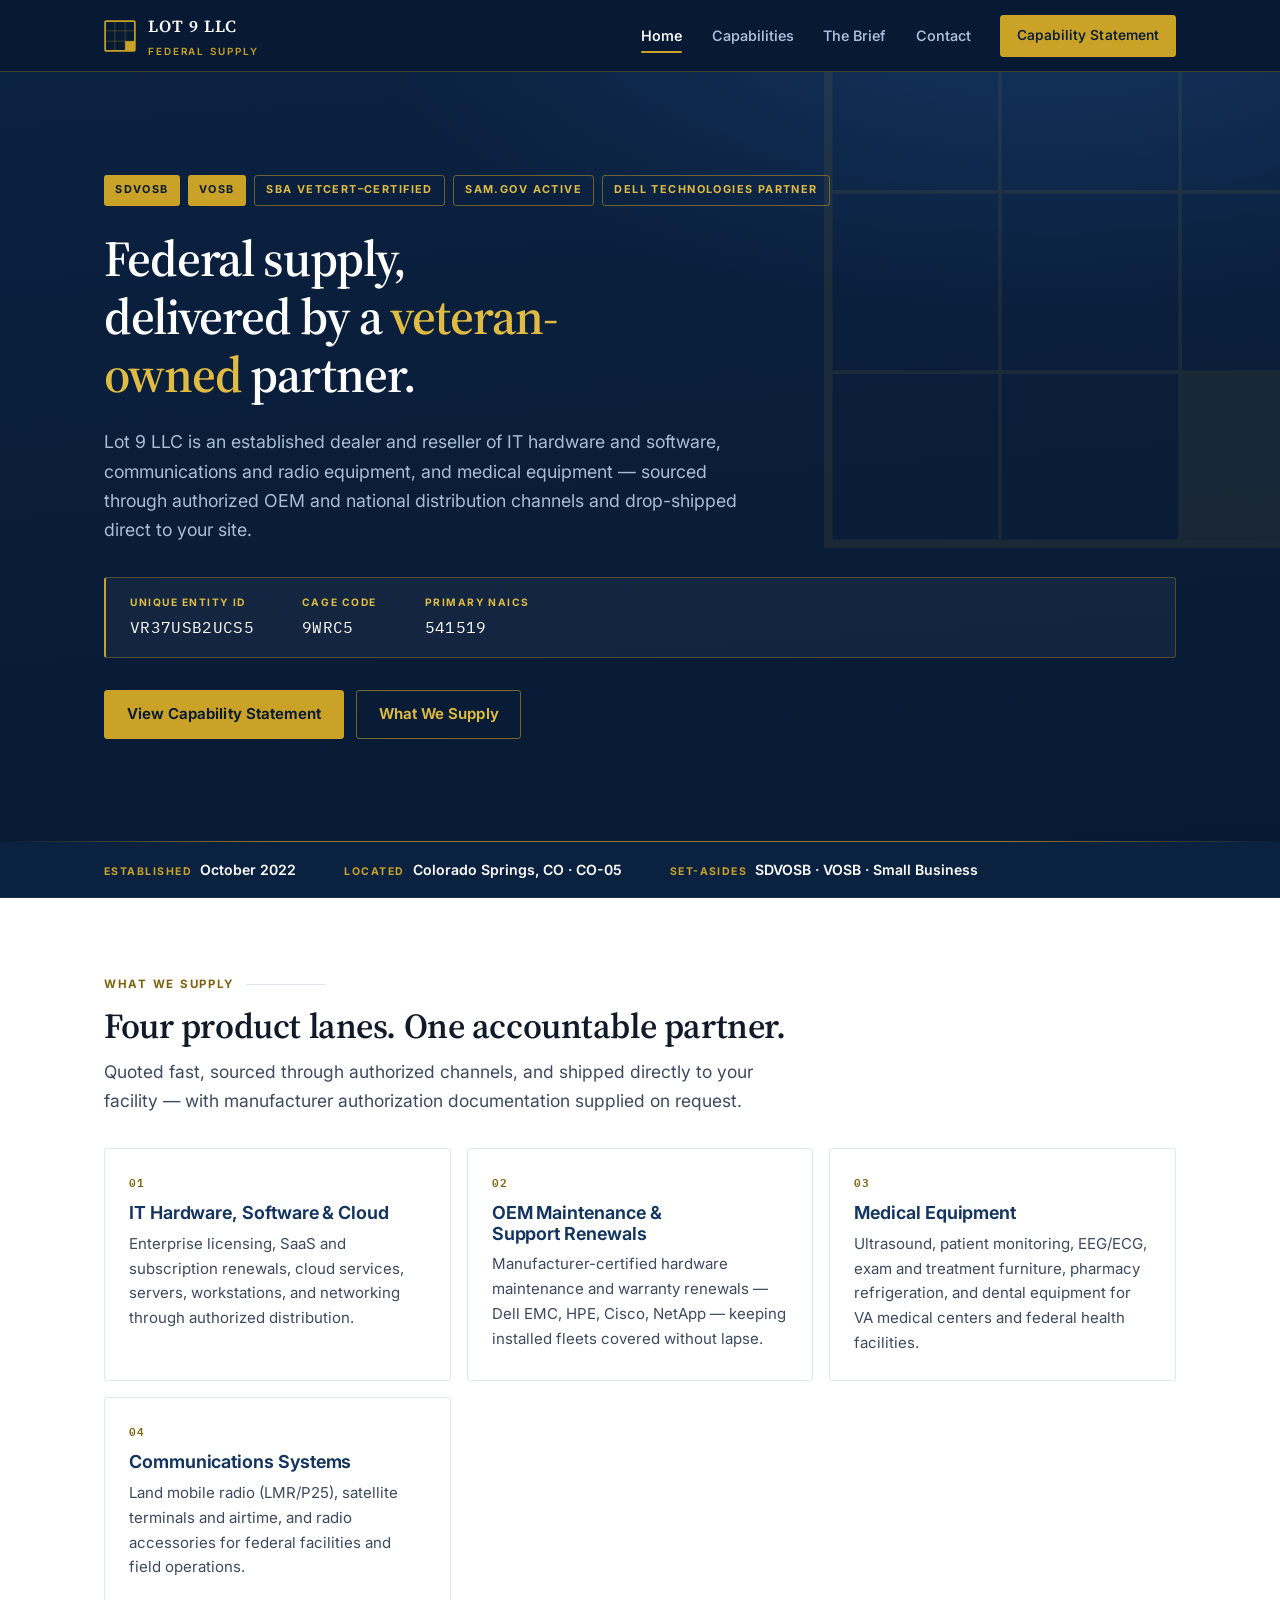
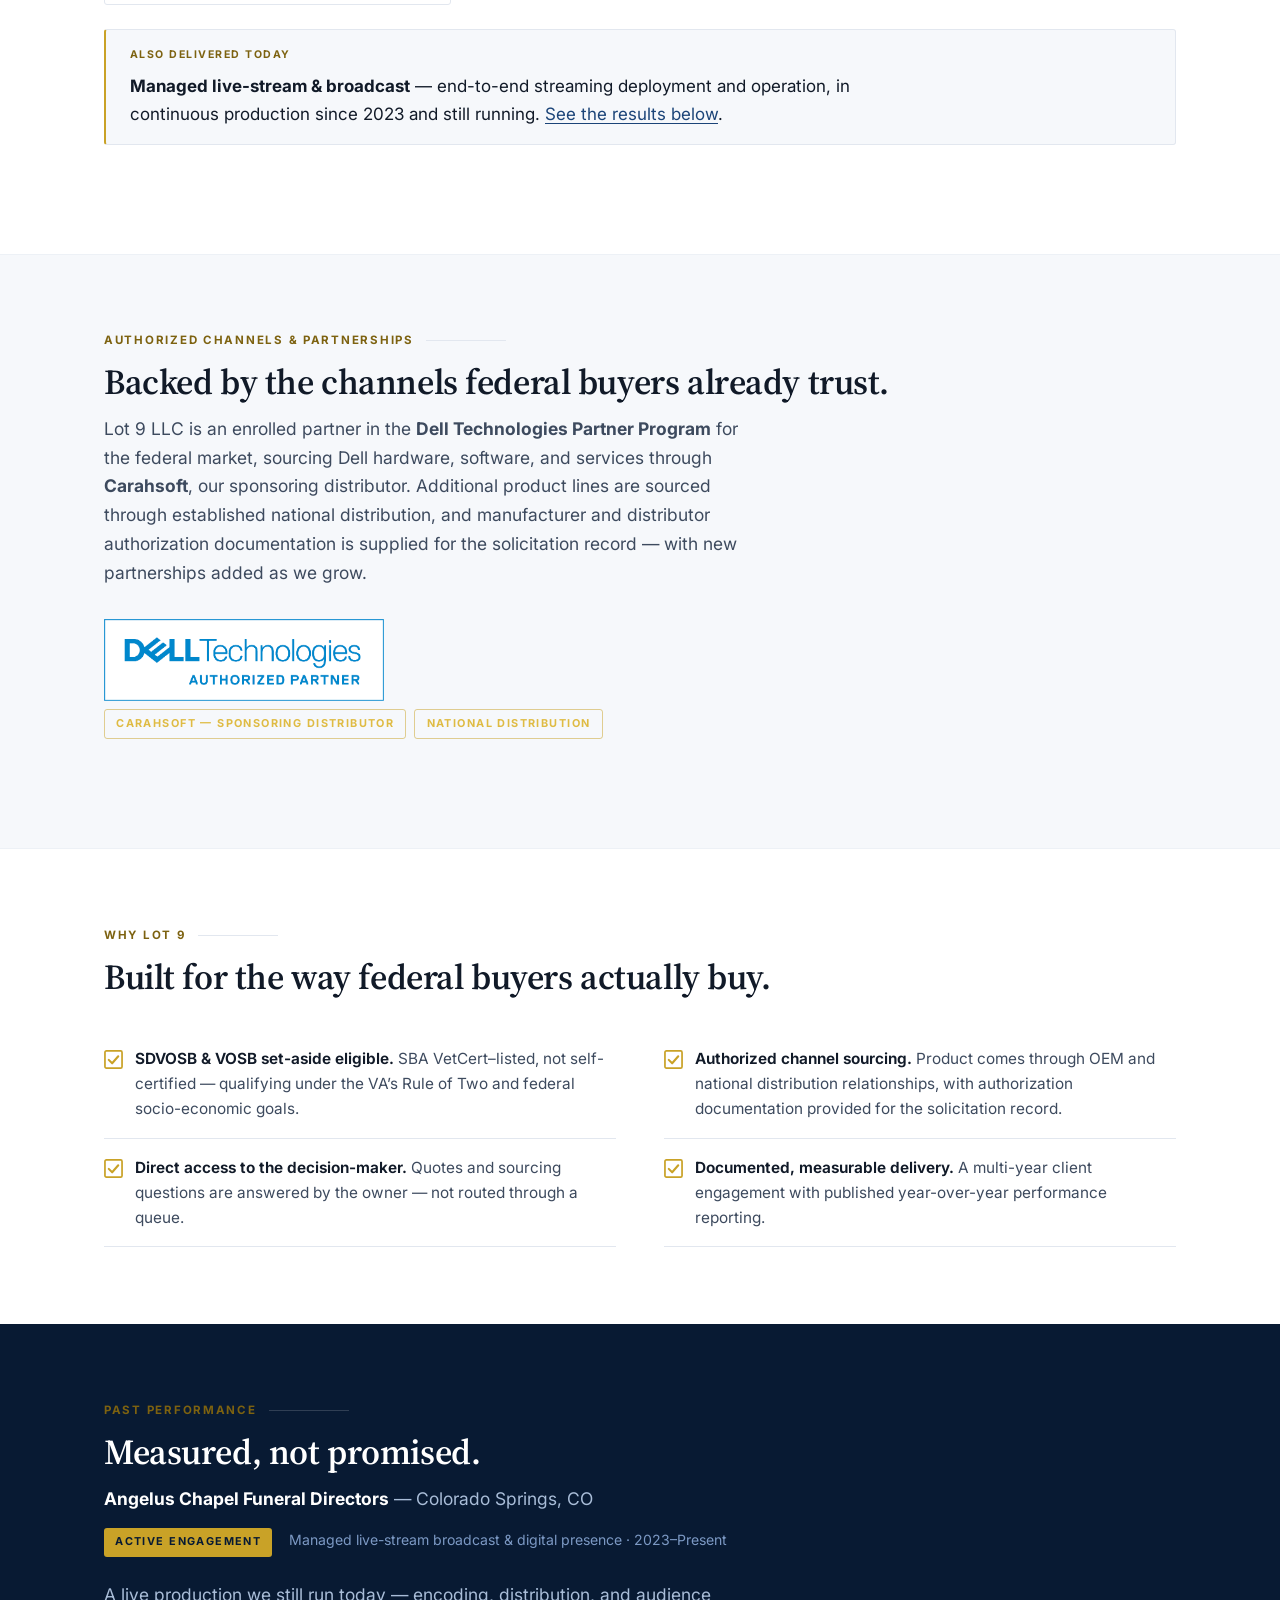
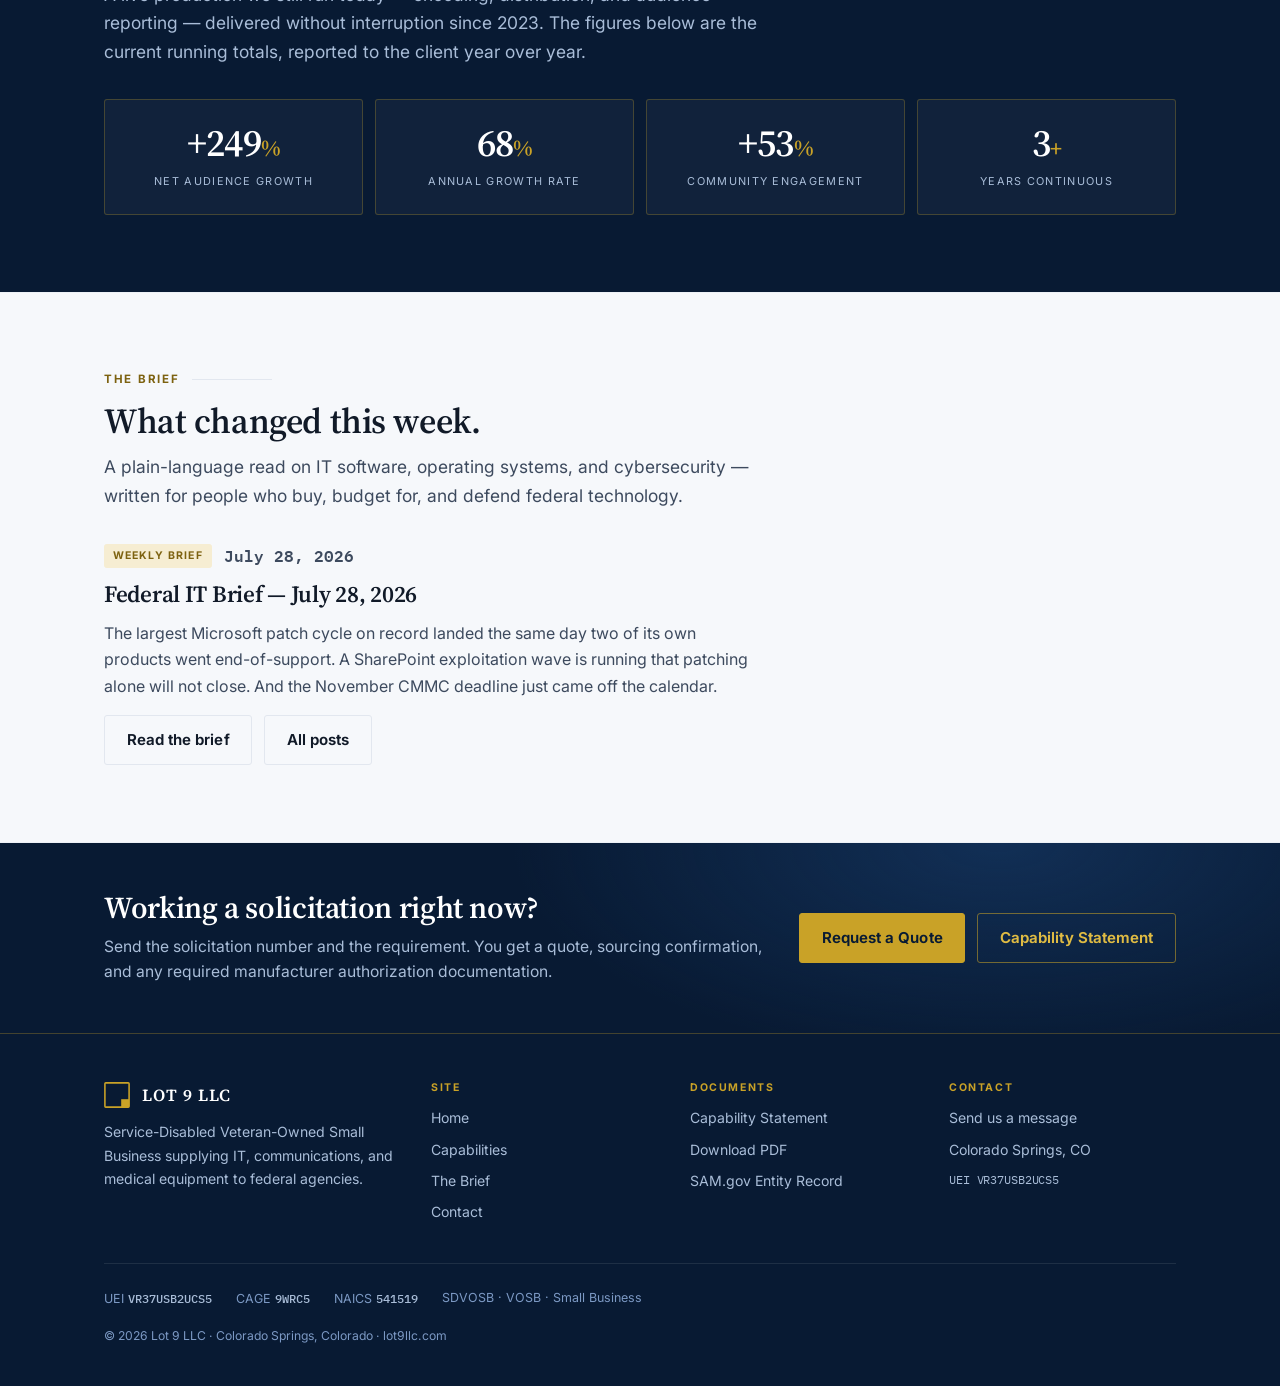
==== index.html @ 184021fd "Blog: collapsible source citations; home: fix section rhythm - Convert the Brief's 24-item Sources l" ====
<!doctype html>
<html lang="en">
<head>
<meta charset="utf-8">
<meta name="viewport" content="width=device-width, initial-scale=1">
<title>Lot 9 LLC — SDVOSB Federal IT, Communications &amp; Medical Equipment Reseller</title>
<meta name="description" content="Lot 9 LLC is an SBA VetCert-certified SDVOSB and VOSB in Colorado Springs — an authorized dealer and reseller of IT hardware and software, communications and radio equipment, and medical equipment to federal agencies. Enrolled Dell Technologies Partner (Federal), sourcing through Carahsoft. UEI VR37USB2UCS5, CAGE 9WRC5.">
<link rel="canonical" href="https://lot9llc.com/">

<meta property="og:type" content="website">
<meta property="og:site_name" content="Lot 9 LLC">
<meta property="og:title" content="Lot 9 LLC — SDVOSB Federal Supply Partner">
<meta property="og:description" content="SBA VetCert-certified SDVOSB and VOSB. Authorized dealer and reseller of IT, communications, and medical equipment to federal agencies. Colorado Springs, CO.">
<meta property="og:url" content="https://lot9llc.com/">
<meta property="og:image" content="https://lot9llc.com/assets/og-image.png">
<meta property="og:image:width" content="1200">
<meta property="og:image:height" content="630">
<meta property="og:image:alt" content="Lot 9 LLC - SDVOSB and VOSB federal supply partner. IT hardware and software, OEM maintenance renewals, medical equipment, communications. UEI VR37USB2UCS5, CAGE 9WRC5.">
<meta name="twitter:card" content="summary_large_image">

<link rel="icon" href="assets/favicon.svg" type="image/svg+xml">
<link rel="preconnect" href="https://fonts.googleapis.com">
<link rel="preconnect" href="https://fonts.gstatic.com" crossorigin>
<link rel="stylesheet" href="https://fonts.googleapis.com/css2?family=Inter:wght@400;500;550;600;650;700&family=Source+Serif+4:opsz,wght@8..60,500;8..60,600&family=IBM+Plex+Mono:wght@400;500;600&display=swap">
<link rel="stylesheet" href="assets/site.css">

<script type="application/ld+json">
{
  "@context":"https://schema.org",
  "@type":"Organization",
  "name":"Lot 9 LLC",
  "legalName":"Lot 9 LLC",
  "url":"https://lot9llc.com",
  "foundingDate":"2022-10-09",
  "areaServed":"US",
  "naics":"541519",
  "address":{"@type":"PostalAddress","addressLocality":"Colorado Springs","addressRegion":"CO","addressCountry":"US"},
  "description":"SBA VetCert-certified SDVOSB and VOSB. An authorized dealer and reseller of IT hardware and software, communications and radio equipment, and medical equipment to federal agencies. UEI VR37USB2UCS5, CAGE 9WRC5."
}
</script>
</head>
<body>
<a class="skip" href="#main">Skip to content</a>

<!-- ===================== HEADER ===================== -->
<header class="site-head">
  <div class="wrap">
    <a class="brand" href="index.html" aria-label="Lot 9 LLC — home">
      <svg width="32" height="32" viewBox="0 0 46 46" aria-hidden="true">
        <rect x="1.6" y="1.6" width="42.8" height="42.8" rx="1.5" stroke="#C9A227" stroke-width="2.4" fill="none"/>
        <line x1="15.6" y1="2" x2="15.6" y2="44" stroke="#C9A227" stroke-width=".9" opacity=".45"/>
        <line x1="30.4" y1="2" x2="30.4" y2="44" stroke="#C9A227" stroke-width=".9" opacity=".45"/>
        <line x1="2" y1="15.6" x2="44" y2="15.6" stroke="#C9A227" stroke-width=".9" opacity=".45"/>
        <line x1="2" y1="30.4" x2="44" y2="30.4" stroke="#C9A227" stroke-width=".9" opacity=".45"/>
        <rect x="30.4" y="30.4" width="14" height="14" fill="#C9A227"/>
      </svg>
      <span>
        <span class="brand-name">LOT 9 LLC</span>
        <span class="brand-sub">Federal Supply</span>
      </span>
    </a>
    <button class="nav-btn" id="navBtn" aria-expanded="false" aria-controls="nav" aria-label="Menu">
      <span></span><span></span><span></span>
    </button>
    <nav class="nav" id="nav" aria-label="Primary">
      <a href="index.html" aria-current="page">Home</a>
      <a href="capabilities.html">Capabilities</a>
      <a href="brief/index.html">The Brief</a>
      <a href="contact.html">Contact</a>
      <a class="btn btn-primary" href="capability-statement.html">Capability Statement</a>
    </nav>
  </div>
</header>

<main id="main">

<!-- ===================== HERO ===================== -->
<div class="hero">
  <svg class="hero-motif" viewBox="0 0 46 46" aria-hidden="true">
    <rect x="1.5" y="1.5" width="43" height="43" stroke="#C9A227" stroke-width=".7" fill="none"/>
    <line x1="15.6" y1="1.5" x2="15.6" y2="44.5" stroke="#C9A227" stroke-width=".3"/>
    <line x1="30.4" y1="1.5" x2="30.4" y2="44.5" stroke="#C9A227" stroke-width=".3"/>
    <line x1="1.5" y1="15.6" x2="44.5" y2="15.6" stroke="#C9A227" stroke-width=".3"/>
    <line x1="1.5" y1="30.4" x2="44.5" y2="30.4" stroke="#C9A227" stroke-width=".3"/>
    <rect x="30.4" y="30.4" width="14.1" height="14.1" fill="#C9A227" opacity=".85"/>
  </svg>
  <div class="wrap">
    <div class="chips">
      <span class="chip chip-solid">SDVOSB</span>
      <span class="chip chip-solid">VOSB</span>
      <span class="chip chip-line">SBA VetCert&ndash;Certified</span>
      <span class="chip chip-line">SAM.gov Active</span>
      <span class="chip chip-line">Dell Technologies Partner</span>
    </div>
    <h1>Federal supply, delivered by a <em>veteran-owned</em> partner.</h1>
    <p class="lede">Lot 9 LLC is an established dealer and reseller of IT hardware and software,
      communications and radio equipment, and medical equipment &mdash; sourced through authorized
      OEM and national distribution channels and drop-shipped direct to your site.</p>

    <dl class="idstrip">
      <div><dt>Unique Entity ID</dt><dd>VR37USB2UCS5</dd></div>
      <div><dt>CAGE Code</dt><dd>9WRC5</dd></div>
      <div><dt>Primary NAICS</dt><dd>541519</dd></div>
    </dl>

    <div class="btn-row">
      <a class="btn btn-primary" href="capability-statement.html">View Capability Statement</a>
      <a class="btn btn-outline-light" href="capabilities.html">What We Supply</a>
    </div>
  </div>
</div>

<!-- ===================== FACT STRIP ===================== -->
<div class="facts">
  <div class="wrap">
    <span><span class="k">Established</span><b>October 2022</b></span>
    <span><span class="k">Located</span><b>Colorado Springs, CO &middot; CO-05</b></span>
    <span><span class="k">Set-Asides</span><b>SDVOSB &middot; VOSB &middot; Small Business</b></span>
  </div>
</div>

<!-- ===================== SUPPLY ===================== -->
<section id="supply">
  <div class="wrap">
    <div class="section-head">
      <p class="eyebrow">What We Supply</p>
      <h2>Four product lanes. One accountable partner.</h2>
      <p class="lede">Quoted fast, sourced through authorized channels, and shipped directly to your
        facility &mdash; with manufacturer authorization documentation supplied on request.</p>
    </div>
    <div class="grid">
      <article class="card">
        <span class="card-num">01</span>
        <h3>IT Hardware, Software &amp; Cloud</h3>
        <p>Enterprise licensing, SaaS and subscription renewals, cloud services, servers,
          workstations, and networking through authorized distribution.</p>
      </article>
      <article class="card">
        <span class="card-num">02</span>
        <h3>OEM Maintenance &amp; Support Renewals</h3>
        <p>Manufacturer-certified hardware maintenance and warranty renewals &mdash; Dell EMC, HPE,
          Cisco, NetApp &mdash; keeping installed fleets covered without lapse.</p>
      </article>
      <article class="card">
        <span class="card-num">03</span>
        <h3>Medical Equipment</h3>
        <p>Ultrasound, patient monitoring, EEG/ECG, exam and treatment furniture, pharmacy
          refrigeration, and dental equipment for VA medical centers and federal health facilities.</p>
      </article>
      <article class="card">
        <span class="card-num">04</span>
        <h3>Communications Systems</h3>
        <p>Land mobile radio (LMR/P25), satellite terminals and airtime, and radio accessories for
          federal facilities and field operations.</p>
      </article>
    </div>

    <!-- Deliberately NOT a 5th card: this is a live service line, but it must not compete
         with the four federal supply lanes for a contracting officer's attention. -->
    <div class="callout" style="margin-top:var(--s5);">
      <span class="lbl">Also delivered today</span>
      <p style="margin-bottom:0;"><strong>Managed live-stream &amp; broadcast</strong> &mdash;
        end-to-end streaming deployment and operation, in continuous production since 2023 and
        still running. <a href="#past-performance">See the results below</a>.</p>
    </div>
  </div>
</section>

<!-- ===================== PARTNERS / AUTHORIZED CHANNELS ===================== -->
<section id="partners" class="panel">
  <div class="wrap">
    <div class="section-head">
      <p class="eyebrow">Authorized Channels &amp; Partnerships</p>
      <h2>Backed by the channels federal buyers already trust.</h2>
      <p class="lede">Lot 9 LLC is an enrolled partner in the <strong>Dell Technologies Partner
        Program</strong> for the federal market, sourcing Dell hardware, software, and services
        through <strong>Carahsoft</strong>, our sponsoring distributor. Additional product lines are
        sourced through established national distribution, and manufacturer and distributor
        authorization documentation is supplied for the solicitation record &mdash; with new
        partnerships added as we grow.</p>
      <img src="assets/dell-authorized-partner.png" alt="Dell Technologies Authorized Partner"
        width="879" height="255"
        style="width:min(280px,72%);height:auto;display:block;margin:var(--s5) 0 var(--s2);">
      <div class="chips">
        <span class="chip chip-line">Carahsoft &mdash; Sponsoring Distributor</span>
        <span class="chip chip-line">National Distribution</span>
      </div>
    </div>
  </div>
</section>

<!-- ===================== WHY ===================== -->
<section>
  <div class="wrap">
    <div class="section-head">
      <p class="eyebrow">Why Lot 9</p>
      <h2>Built for the way federal buyers actually buy.</h2>
    </div>
    <ul class="checklist">
      <li>
        <svg class="tick" viewBox="0 0 20 20" aria-hidden="true" fill="none"><rect x="1" y="1" width="18" height="18" rx="1.5" stroke="currentColor" stroke-width="1.8"/><path d="M5 10.4 L8.6 14 L15 6.6" stroke="currentColor" stroke-width="2.2" stroke-linecap="round" stroke-linejoin="round"/></svg>
        <p><b>SDVOSB &amp; VOSB set-aside eligible.</b> SBA VetCert&ndash;listed, not self-certified
          &mdash; qualifying under the VA&rsquo;s Rule of Two and federal socio-economic goals.</p>
      </li>
      <li>
        <svg class="tick" viewBox="0 0 20 20" aria-hidden="true" fill="none"><rect x="1" y="1" width="18" height="18" rx="1.5" stroke="currentColor" stroke-width="1.8"/><path d="M5 10.4 L8.6 14 L15 6.6" stroke="currentColor" stroke-width="2.2" stroke-linecap="round" stroke-linejoin="round"/></svg>
        <p><b>Authorized channel sourcing.</b> Product comes through OEM and national distribution
          relationships, with authorization documentation provided for the solicitation record.</p>
      </li>
      <li>
        <svg class="tick" viewBox="0 0 20 20" aria-hidden="true" fill="none"><rect x="1" y="1" width="18" height="18" rx="1.5" stroke="currentColor" stroke-width="1.8"/><path d="M5 10.4 L8.6 14 L15 6.6" stroke="currentColor" stroke-width="2.2" stroke-linecap="round" stroke-linejoin="round"/></svg>
        <p><b>Direct access to the decision-maker.</b> Quotes and sourcing questions are answered by
          the owner &mdash; not routed through a queue.</p>
      </li>
      <li>
        <svg class="tick" viewBox="0 0 20 20" aria-hidden="true" fill="none"><rect x="1" y="1" width="18" height="18" rx="1.5" stroke="currentColor" stroke-width="1.8"/><path d="M5 10.4 L8.6 14 L15 6.6" stroke="currentColor" stroke-width="2.2" stroke-linecap="round" stroke-linejoin="round"/></svg>
        <p><b>Documented, measurable delivery.</b> A multi-year client engagement with published
          year-over-year performance reporting.</p>
      </li>
    </ul>
  </div>
</section>

<!-- ===================== PAST PERFORMANCE ===================== -->
<section class="dark" id="past-performance">
  <div class="wrap">
    <div class="section-head">
      <p class="eyebrow">Past Performance</p>
      <h2>Measured, not promised.</h2>
      <p class="lede" style="margin-bottom:var(--s3);"><strong style="color:#fff;">Angelus Chapel
        Funeral Directors</strong> &mdash; Colorado Springs, CO</p>
      <p style="margin-bottom:var(--s5);">
        <span class="chip chip-solid">Active engagement</span>
        <span class="small" style="color:var(--navy-400);margin-left:var(--s3);">Managed
          live-stream broadcast &amp; digital presence &middot; 2023&ndash;Present</span></p>
      <p class="lede" style="margin-bottom:var(--s6);">A live production we still run today
        &mdash; encoding, distribution, and audience reporting &mdash; delivered without
        interruption since 2023. The figures below are the current running totals, reported to
        the client year over year.</p>
    </div>
    <div class="metrics">
      <div class="metric"><div class="n">+249<span class="u">%</span></div><div class="l">Net Audience Growth</div></div>
      <div class="metric"><div class="n">68<span class="u">%</span></div><div class="l">Annual Growth Rate</div></div>
      <div class="metric"><div class="n">+53<span class="u">%</span></div><div class="l">Community Engagement</div></div>
      <div class="metric"><div class="n">3<span class="u">+</span></div><div class="l">Years Continuous</div></div>
    </div>
  </div>
</section>

<!-- ===================== LATEST FROM THE BRIEF ===================== -->
<section class="panel">
  <div class="wrap">
    <div class="section-head">
      <p class="eyebrow">The Brief</p>
      <h2>What changed this week.</h2>
      <p class="lede">A plain-language read on IT software, operating systems, and cybersecurity
        &mdash; written for people who buy, budget for, and defend federal technology.</p>
    </div>
    <ul class="post-list">
      <li class="post-item" style="border-bottom:none;padding-bottom:0;">
        <p class="post-meta">
          <span class="tag">Weekly Brief</span>
          <time datetime="2026-07-28">July 28, 2026</time>
        </p>
        <h2 style="font-size:1.45rem;">
          <a href="brief/2026-07-28-federal-it-brief.html">Federal IT Brief &mdash; July 28, 2026</a>
        </h2>
        <p>The largest Microsoft patch cycle on record landed the same day two of its own products
          went end-of-support. A SharePoint exploitation wave is running that patching alone will not
          close. And the November CMMC deadline just came off the calendar.</p>
        <div class="btn-row" style="margin-top:var(--s4);">
          <a class="btn btn-outline" href="brief/2026-07-28-federal-it-brief.html">Read the brief</a>
          <a class="btn btn-outline" href="brief/index.html">All posts</a>
        </div>
      </li>
    </ul>
  </div>
</section>

<!-- ===================== CTA ===================== -->
<div class="cta-band">
  <div class="wrap">
    <div style="flex:1 1 420px;">
      <h2>Working a solicitation right now?</h2>
      <p>Send the solicitation number and the requirement. You get a quote, sourcing confirmation,
        and any required manufacturer authorization documentation.</p>
    </div>
    <div class="btn-row">
      <a class="btn btn-primary" href="contact.html">Request a Quote</a>
      <a class="btn btn-outline-light" href="capability-statement.html">Capability Statement</a>
    </div>
  </div>
</div>

</main>

<!-- ===================== FOOTER ===================== -->
<footer class="site-foot">
  <div class="wrap">
    <div class="foot-grid">
      <div>
        <a class="brand" href="index.html" aria-label="Lot 9 LLC — home">
          <svg width="26" height="26" viewBox="0 0 46 46" aria-hidden="true">
            <rect x="1.6" y="1.6" width="42.8" height="42.8" rx="1.5" stroke="#C9A227" stroke-width="2.8" fill="none"/>
            <rect x="30.4" y="30.4" width="14" height="14" fill="#C9A227"/>
          </svg>
          <span class="brand-name">LOT 9 LLC</span>
        </a>
        <p class="foot-blurb">Service-Disabled Veteran-Owned Small Business supplying IT,
          communications, and medical equipment to federal agencies.</p>
      </div>
      <div>
        <h3>Site</h3>
        <ul>
          <li><a href="index.html">Home</a></li>
          <li><a href="capabilities.html">Capabilities</a></li>
          <li><a href="brief/index.html">The Brief</a></li>
          <li><a href="contact.html">Contact</a></li>
        </ul>
      </div>
      <div>
        <h3>Documents</h3>
        <ul>
          <li><a href="capability-statement.html">Capability Statement</a></li>
          <li><a href="Lot9-Capability-Statement.pdf">Download PDF</a></li>
          <li><a href="https://sam.gov/" rel="noopener">SAM.gov Entity Record</a></li>
        </ul>
      </div>
      <div>
        <h3>Contact</h3>
        <ul>
          <li><a href="contact.html">Send us a message</a></li>
          <li>Colorado Springs, CO</li>
          <li class="mono" style="font-size:.78rem;">UEI VR37USB2UCS5</li>
        </ul>
      </div>
    </div>
    <div class="foot-ids">
      <span>UEI <b>VR37USB2UCS5</b></span>
      <span>CAGE <b>9WRC5</b></span>
      <span>NAICS <b>541519</b></span>
      <span>SDVOSB &middot; VOSB &middot; Small Business</span>
    </div>
    <p class="foot-legal">&copy; 2026 Lot 9 LLC &middot; Colorado Springs, Colorado &middot;
      lot9llc.com</p>
  </div>
</footer>

<script>
(function(){
  var b=document.getElementById('navBtn'), n=document.getElementById('nav');
  if(!b||!n) return;
  b.addEventListener('click',function(){
    var open=n.classList.toggle('open');
    b.setAttribute('aria-expanded',open?'true':'false');
  });
})();
</script>
</body>
</html>
---- assets/site.css ----
/* ============================================================================
   LOT 9 LLC — lot9llc.com
   Shared stylesheet. ONE file for all pages (no build step on GitHub Pages,
   so this is the only place style duplication is actually solvable).

   Design intent: a precision instrument, not a brochure.
   Institutional serif headlines, neutral sans body, restrained gold.
   Gold is an ACCENT — it earns its place, it does not edge every box.
   ========================================================================== */

/* ---------------------------------------------------------------------------
   1. TOKENS
   Brand navy + gold are carried over deliberately — they already exist on the
   capability statement, the SBA badges and the business cards. The palette is
   not being replaced, it is being given tonal range it never had.
   ------------------------------------------------------------------------ */
:root{
  /* --- brand --- */
  --navy-900:#081A33;   /* deepest — hero floor, footer */
  --navy-800:#0B2140;   /* the established brand navy */
  --navy-700:#12345E;
  --navy-600:#1B4478;
  /* only ever used as text ON dark navy (.foot-ids, .foot-legal, dark-section .small).
     #5D7BA6 measured 4.43:1 on --navy-900 — just under AA. Lightened to clear it. */
  --navy-400:#7C99C4;
  --navy-200:#A9BDD8;

  /* ⚠️ This is the gold used AS TEXT on light backgrounds (--accent-ink): .eyebrow,
     .card-num, .callout .lbl. #A8861C measured only 3.45:1 on white — FAILS AA for the
     small sizes it's used at. Darkened until measured ≥4.5. Do not lighten it back
     without re-running the light-mode contrast audit. */
  --gold-600:#7D6210;
  --gold-500:#C9A227;   /* THE brand gold */
  --gold-400:#DFBB43;
  --gold-100:#F6EDD2;

  /* --- neutrals --- */
  --ink:#111A28;
  --ink-soft:#3D4A5E;
  --muted:#66738A;
  --line:#E2E7EF;
  --line-soft:#EDF1F6;
  --panel:#F6F8FB;
  --paper:#FFFFFF;

  /* --- semantic --- */
  --bg:var(--paper);
  --fg:var(--ink);
  --accent:var(--gold-500);
  --accent-ink:var(--gold-600);      /* gold used AS TEXT on light bg */
  --on-dark:#F4F7FC;
  --on-dark-muted:#A9BDD8;
  --ok:#136B37;
  --err:#A8201A;

  /* --- type --- */
  --serif:"Source Serif 4","Source Serif Pro",Charter,"Bitstream Charter",
          "Iowan Old Style",Georgia,serif;
  --sans:"Inter","Inter var",-apple-system,BlinkMacSystemFont,"Segoe UI",
         Roboto,Helvetica,Arial,sans-serif;
  --mono:"IBM Plex Mono","SFMono-Regular",Consolas,"Liberation Mono",monospace;

  /* --- rhythm --- */
  --s1:4px;  --s2:8px;  --s3:12px; --s4:16px; --s5:24px;
  --s6:32px; --s7:48px; --s8:64px; --s9:96px;

  --radius:3px;          /* deliberate, minimal — precision not softness */
  --radius-lg:5px;
  --measure:66ch;        /* readable line length */
  --shell:1120px;

  --shadow-sm:0 1px 2px rgba(8,26,51,.06), 0 2px 6px rgba(8,26,51,.05);
  --shadow-md:0 2px 4px rgba(8,26,51,.06), 0 10px 28px rgba(8,26,51,.09);

  --ring:0 0 0 3px rgba(201,162,39,.45);
}

/* Dark mode. Applied via explicit [data-theme] first so a future toggle wins,
   then via prefers-color-scheme for everyone else. */
:root[data-theme="dark"]{
  --ink:#E8EDF6;  --ink-soft:#BAC6D8; --muted:#8E9DB6;
  --line:#22314C; --line-soft:#1A2740;
  --panel:#101B2E; --paper:#0B1322;
  --bg:#0B1322;   --fg:#E8EDF6;
  --accent:#DFBB43; --accent-ink:#E3C45B;
  --navy-800:#0A1526; --navy-900:#070F1C;
  /* ⚠️ navy-600/-700 MUST be inverted for dark too. Missing these put `.card h3`
     (var(--navy-700)) and every body link (var(--navy-600)) at 1.48:1 — effectively
     invisible. Caught by the dark-mode contrast audit, 2026-07-27. */
  --navy-700:#A8C4E8; --navy-600:#96B6E2; --navy-400:#8AA6CC;
  --shadow-sm:0 1px 2px rgba(0,0,0,.4);
  --shadow-md:0 10px 30px rgba(0,0,0,.5);
}
@media (prefers-color-scheme:dark){
  :root:not([data-theme="light"]){
    --ink:#E8EDF6;  --ink-soft:#BAC6D8; --muted:#8E9DB6;
    --line:#22314C; --line-soft:#1A2740;
    --panel:#101B2E; --paper:#0B1322;
    --bg:#0B1322;   --fg:#E8EDF6;
    --accent:#DFBB43; --accent-ink:#E3C45B;
    --navy-800:#0A1526; --navy-900:#070F1C;
    /* keep in lockstep with the [data-theme="dark"] block above — see note there */
    --navy-700:#A8C4E8; --navy-600:#96B6E2; --navy-400:#8AA6CC;
    --shadow-sm:0 1px 2px rgba(0,0,0,.4);
    --shadow-md:0 10px 30px rgba(0,0,0,.5);
  }
}

/* ---------------------------------------------------------------------------
   2. RESET + BASE
   ------------------------------------------------------------------------ */
*,*::before,*::after{box-sizing:border-box;}
html{-webkit-text-size-adjust:100%;scroll-behavior:smooth;}
@media (prefers-reduced-motion:reduce){
  html{scroll-behavior:auto;}
  *,*::before,*::after{animation-duration:.01ms!important;animation-iteration-count:1!important;
    transition-duration:.01ms!important;}
}
body{
  margin:0;background:var(--bg);color:var(--fg);
  font-family:var(--sans);font-size:17px;line-height:1.65;
  font-feature-settings:"kern","liga","calt";
  -webkit-font-smoothing:antialiased;-moz-osx-font-smoothing:grayscale;
  overflow-x:hidden;   /* belt-and-braces against a stray wide child */
}
img,svg,video{max-width:100%;height:auto;display:block;}
h1,h2,h3,h4{
  font-family:var(--serif);font-weight:600;line-height:1.15;
  letter-spacing:-.012em;text-wrap:balance;margin:0 0 var(--s3);color:var(--fg);
}
h1{font-size:clamp(2rem,1.4rem + 2.6vw,3.15rem);letter-spacing:-.022em;}
h2{font-size:clamp(1.55rem,1.25rem + 1.4vw,2.2rem);}
h3{font-size:1.12rem;font-family:var(--sans);font-weight:650;letter-spacing:-.004em;}
p{margin:0 0 var(--s4);max-width:var(--measure);}
a{color:var(--navy-600);text-underline-offset:.18em;text-decoration-thickness:1px;}
a:hover{color:var(--accent-ink);}
:focus-visible{outline:2px solid var(--accent);outline-offset:3px;border-radius:2px;}
::selection{background:var(--gold-100);color:var(--navy-900);}
hr{border:0;border-top:1px solid var(--line);margin:var(--s7) 0;}
.mono{font-family:var(--mono);font-variant-numeric:tabular-nums;
  font-size:.92em;letter-spacing:-.01em;}

/* Utility */
.wrap{max-width:var(--shell);margin-inline:auto;padding-inline:var(--s5);}
.skip{position:absolute;left:-9999px;top:0;background:var(--accent);
  color:var(--navy-900);padding:var(--s3) var(--s4);font-weight:700;z-index:999;}
.skip:focus{left:var(--s4);top:var(--s4);}
.sr-only{position:absolute;width:1px;height:1px;padding:0;margin:-1px;
  overflow:hidden;clip:rect(0 0 0 0);white-space:nowrap;border:0;}

/* ---------------------------------------------------------------------------
   3. TYPE HELPERS
   ------------------------------------------------------------------------ */
.eyebrow{
  font-family:var(--sans);font-size:.72rem;font-weight:700;letter-spacing:.15em;
  text-transform:uppercase;color:var(--accent-ink);margin:0 0 var(--s3);
  display:flex;align-items:center;gap:var(--s3);
}
.eyebrow::after{content:"";flex:1;height:1px;background:var(--line);max-width:80px;}
.lede{font-size:1.09rem;color:var(--ink-soft);max-width:60ch;margin-bottom:var(--s6);}
.small{font-size:.88rem;color:var(--muted);}

/* ---------------------------------------------------------------------------
   4. BUTTONS
   ------------------------------------------------------------------------ */
.btn{
  display:inline-flex;align-items:center;justify-content:center;gap:var(--s2);
  font-family:var(--sans);font-size:.94rem;font-weight:650;letter-spacing:.005em;
  padding:.72rem 1.35rem;border-radius:var(--radius);border:1.5px solid transparent;
  text-decoration:none;cursor:pointer;white-space:nowrap;
  transition:background-color .16s ease,border-color .16s ease,color .16s ease,
             transform .16s ease,box-shadow .16s ease;
}
.btn:active{transform:translateY(1px);}
.btn-primary{background:var(--accent);color:var(--navy-900);border-color:var(--accent);}
.btn-primary:hover{background:var(--gold-400);border-color:var(--gold-400);color:var(--navy-900);
  box-shadow:var(--shadow-sm);}
.btn-outline{border-color:var(--line);color:var(--fg);background:transparent;}
.btn-outline:hover{border-color:var(--accent);color:var(--accent-ink);background:transparent;}
/* on dark backgrounds */
.on-dark .btn-outline,.btn-outline-light{
  border-color:rgba(201,162,39,.55);color:var(--gold-400);background:transparent;}
.on-dark .btn-outline:hover,.btn-outline-light:hover{
  background:rgba(201,162,39,.12);color:var(--gold-400);border-color:var(--accent);}
.btn-row{display:flex;gap:var(--s3);flex-wrap:wrap;}

/* ---------------------------------------------------------------------------
   5. HEADER / NAV
   The site had NO navigation at all. This is the component that makes a
   multi-page site legible.
   ------------------------------------------------------------------------ */
.site-head{
  position:sticky;top:0;z-index:50;background:var(--navy-900);
  border-bottom:1px solid rgba(201,162,39,.28);
}
.site-head .wrap{display:flex;align-items:center;gap:var(--s5);
  min-height:66px;padding-block:var(--s3);}
.brand{display:flex;align-items:center;gap:var(--s3);text-decoration:none;flex:0 0 auto;}
.brand svg{flex:none;}
.brand-name{font-family:var(--serif);font-weight:600;font-size:1.06rem;
  color:#fff;letter-spacing:.055em;line-height:1;}
.brand-sub{display:block;font-family:var(--sans);font-size:.62rem;font-weight:600;
  letter-spacing:.19em;text-transform:uppercase;color:var(--gold-500);margin-top:3px;}

.nav{margin-left:auto;display:flex;align-items:center;gap:var(--s1);}
.nav a{
  font-family:var(--sans);font-size:.9rem;font-weight:550;text-decoration:none;
  color:var(--navy-200);padding:.5rem .8rem;border-radius:var(--radius);
  position:relative;transition:color .16s ease,background-color .16s ease;
}
.nav a:hover{color:#fff;background:rgba(255,255,255,.06);}
.nav a[aria-current="page"]{color:#fff;}
.nav a[aria-current="page"]::after{
  content:"";position:absolute;left:.8rem;right:.8rem;bottom:.16rem;
  height:2px;background:var(--accent);border-radius:2px;
}
/* ⚠️ `.nav a` is (0,1,1) and outranks `.btn-primary` (0,1,0) — without this the nav CTA
   rendered navy-200 text on gold at 1.03:1, effectively illegible. Caught 2026-07-27.
   Keep the `a` in these selectors so they stay at or above `.nav a`. */
.nav a.btn{margin-left:var(--s3);padding:.55rem 1rem;font-size:.86rem;}
.nav a.btn-primary{color:var(--navy-900);background:var(--accent);}
.nav a.btn-primary:hover{color:var(--navy-900);background:var(--gold-400);}

/* Mobile nav — a checkbox-driven disclosure so it works with zero JS.
   (JS enhances it for aria-expanded, but the site must not depend on it.) */
.nav-toggle{display:none;}
.nav-btn{display:none;background:none;border:1px solid rgba(255,255,255,.22);
  border-radius:var(--radius);padding:.45rem .6rem;cursor:pointer;margin-left:auto;}
.nav-btn span{display:block;width:20px;height:2px;background:#fff;border-radius:2px;}
.nav-btn span+span{margin-top:4px;}

@media (max-width:860px){
  .nav-btn{display:block;}
  .nav{
    position:absolute;left:0;right:0;top:100%;margin:0;
    flex-direction:column;align-items:stretch;gap:0;
    background:var(--navy-900);border-bottom:1px solid rgba(201,162,39,.28);
    padding:var(--s2) var(--s5) var(--s5);
    display:none;
  }
  .nav.open{display:flex;}
  .nav a{padding:.8rem .2rem;border-bottom:1px solid rgba(255,255,255,.07);border-radius:0;}
  .nav a[aria-current="page"]::after{left:.2rem;right:auto;width:22px;bottom:.5rem;}
  .nav .btn{margin:var(--s4) 0 0;justify-content:center;}
  .site-head .wrap{position:relative;}
}

/* ---------------------------------------------------------------------------
   6. HERO
   ------------------------------------------------------------------------ */
.hero{
  position:relative;overflow:hidden;color:var(--on-dark);
  background:
    radial-gradient(1100px 520px at 82% -10%, rgba(27,68,120,.55), transparent 62%),
    linear-gradient(176deg, var(--navy-800) 0%, var(--navy-900) 100%);
}
.hero::after{ /* hairline of gold at the base — the only gold edge on the page */
  content:"";position:absolute;left:0;right:0;bottom:0;height:1px;
  background:linear-gradient(90deg,transparent,rgba(201,162,39,.7) 22%,
             rgba(201,162,39,.7) 78%,transparent);
}
.hero-motif{position:absolute;right:-90px;top:-70px;width:min(560px,58vw);
  opacity:.09;pointer-events:none;}
.hero .wrap{position:relative;padding-block:clamp(56px,8vw,104px);}
.hero h1{color:#fff;max-width:19ch;margin-bottom:var(--s5);}
.hero h1 em{font-style:normal;color:var(--gold-400);}
.hero .lede{color:var(--navy-200);max-width:58ch;font-size:1.11rem;}

.chips{display:flex;gap:var(--s2);flex-wrap:wrap;margin-bottom:var(--s5);}
.chip{
  display:inline-flex;align-items:center;gap:6px;font-family:var(--sans);
  font-size:.68rem;font-weight:700;letter-spacing:.13em;text-transform:uppercase;
  padding:.34rem .7rem;border-radius:var(--radius);
}
.chip-solid{background:var(--accent);color:var(--navy-900);}
.chip-line{border:1px solid rgba(201,162,39,.5);color:var(--gold-400);}

/* Identifier strip — UEI / CAGE / NAICS. Federal buyers scan for these first. */
.idstrip{
  display:flex;flex-wrap:wrap;gap:var(--s5) var(--s7);
  border:1px solid rgba(201,162,39,.32);border-left:2px solid var(--accent);
  background:rgba(255,255,255,.045);border-radius:var(--radius);
  padding:var(--s4) var(--s5);margin:var(--s6) 0;
}
/* ⚠️ --gold-500 (#C9A227) measured 4.05:1 here — under AA. These labels render at
   ~10.2px/700 on the hero's navy gradient, so they need the brighter gold. */
.idstrip dt{font-size:.64rem;font-weight:700;letter-spacing:.15em;text-transform:uppercase;
  color:var(--gold-400);margin-bottom:3px;}
.idstrip dd{margin:0;font-family:var(--mono);font-size:1.02rem;color:#fff;letter-spacing:.02em;}

/* ---------------------------------------------------------------------------
   7. SECTIONS
   ------------------------------------------------------------------------ */
section{padding-block:clamp(48px,6vw,84px);}
section.panel{background:var(--panel);border-block:1px solid var(--line-soft);}
section.dark{background:var(--navy-900);color:var(--on-dark);}
section.dark h1,section.dark h2,section.dark h3{color:#fff;}
section.dark .lede{color:var(--navy-200);}
section.dark .eyebrow::after{background:rgba(255,255,255,.16);}
.section-head{margin-bottom:var(--s6);}

/* Fact strip under the hero */
.facts{background:var(--navy-800);color:var(--navy-200);
  border-bottom:1px solid rgba(255,255,255,.07);}
.facts .wrap{display:flex;flex-wrap:wrap;gap:var(--s3) var(--s7);
  padding-block:var(--s4);font-size:.88rem;}
.facts b{color:#fff;font-weight:600;}
.facts .k{color:var(--gold-500);font-weight:700;font-size:.66rem;letter-spacing:.14em;
  text-transform:uppercase;margin-right:var(--s2);}

/* ---------------------------------------------------------------------------
   8. CARDS
   Border-less by default; structure comes from background + hairline, not from
   a heavy gold top-rule on every single card.
   ------------------------------------------------------------------------ */
.grid{display:grid;gap:var(--s4);
  grid-template-columns:repeat(auto-fit,minmax(min(268px,100%),1fr));}
.grid-2{grid-template-columns:repeat(auto-fit,minmax(min(320px,100%),1fr));}
.card{
  background:var(--paper);border:1px solid var(--line);border-radius:var(--radius);
  padding:var(--s5);position:relative;
  transition:border-color .18s ease,box-shadow .18s ease,transform .18s ease;
}
.card:hover{border-color:var(--navy-200);box-shadow:var(--shadow-md);transform:translateY(-2px);}
.card h3{margin-bottom:var(--s2);color:var(--navy-700);}
.card p{font-size:.94rem;color:var(--ink-soft);margin:0;max-width:none;}
.card-num{font-family:var(--mono);font-size:.7rem;color:var(--accent-ink);
  font-weight:600;letter-spacing:.1em;display:block;margin-bottom:var(--s3);}

/* Feature list ("why us") */
.checklist{display:grid;gap:0;grid-template-columns:repeat(auto-fit,minmax(min(360px,100%),1fr));
  column-gap:var(--s7);}
.checklist li{display:flex;gap:var(--s3);padding:var(--s4) 0;
  border-bottom:1px solid var(--line);list-style:none;}
.checklist{margin:0;padding:0;}
.checklist p{margin:0;font-size:.96rem;color:var(--ink-soft);}
.checklist b{color:var(--fg);font-weight:650;}
.checklist .tick{flex:0 0 auto;width:19px;height:19px;margin-top:4px;color:var(--accent);}

/* ---------------------------------------------------------------------------
   9. METRICS (past performance)
   ------------------------------------------------------------------------ */
.metrics{display:grid;gap:var(--s3);
  grid-template-columns:repeat(auto-fit,minmax(min(158px,100%),1fr));}
.metric{border:1px solid rgba(201,162,39,.28);background:rgba(255,255,255,.04);
  border-radius:var(--radius);padding:var(--s5) var(--s4);text-align:center;}
.metric .n{font-family:var(--serif);font-weight:600;font-size:2.4rem;color:#fff;
  line-height:1;letter-spacing:-.02em;}
.metric .n .u{color:var(--accent);font-size:1.4rem;}
.metric .l{font-size:.68rem;letter-spacing:.12em;text-transform:uppercase;
  color:var(--navy-200);margin-top:var(--s3);line-height:1.45;}

/* ---------------------------------------------------------------------------
   10. CODE TABLES (NAICS)
   ------------------------------------------------------------------------ */
.codes{display:grid;grid-template-columns:minmax(240px,300px) 1fr;
  gap:var(--s6);align-items:start;}
@media (max-width:760px){.codes{grid-template-columns:1fr;}}
.code-hero{background:var(--navy-900);color:#fff;border-radius:var(--radius);
  padding:var(--s5);border-top:2px solid var(--accent);}
.code-hero .k{font-size:.65rem;letter-spacing:.15em;text-transform:uppercase;
  color:var(--gold-500);font-weight:700;}
.code-hero .c{font-family:var(--mono);font-size:2.3rem;font-weight:600;
  line-height:1.2;letter-spacing:.01em;}
.code-hero .d{color:var(--navy-200);font-size:.88rem;margin:0;}
table.codes-t{width:100%;border-collapse:collapse;}
table.codes-t th{text-align:left;font-family:var(--sans);font-size:.66rem;
  letter-spacing:.14em;text-transform:uppercase;color:var(--muted);font-weight:700;
  padding:0 var(--s2) var(--s3);border-bottom:1px solid var(--line);}
table.codes-t td{padding:.7rem var(--s2);border-bottom:1px solid var(--line-soft);
  font-size:.94rem;color:var(--ink-soft);
  /* the contact email is one long unbreakable token; without this it pushed the
     contact table 17px past a 320px viewport */
  overflow-wrap:anywhere;}
table.codes-t td.c{font-family:var(--mono);font-weight:600;color:var(--navy-700);
  width:88px;white-space:nowrap;}
.table-scroll{overflow-x:auto;}

/* Certification badges */
.certs{display:flex;align-items:center;gap:var(--s5);flex-wrap:wrap;
  margin-top:var(--s6);padding-top:var(--s5);border-top:1px solid var(--line);}
.certs img{width:124px;flex:none;}
.certs-txt{flex:1 1 240px;min-width:220px;}
.certs-txt p{margin:0;font-size:.9rem;color:var(--muted);}
.certs-txt b{color:var(--fg);font-weight:600;}
@media (max-width:560px){.certs img{width:98px;}}

/* ---------------------------------------------------------------------------
   11. FORMS
   ------------------------------------------------------------------------ */
.field{margin-bottom:var(--s4);}
.field label{display:block;font-size:.7rem;font-weight:700;letter-spacing:.11em;
  text-transform:uppercase;color:var(--muted);margin-bottom:var(--s2);}
.field input,.field textarea,.field select{
  width:100%;font:inherit;font-size:.98rem;color:var(--fg);background:var(--paper);
  border:1px solid var(--line);border-radius:var(--radius);padding:.7rem .85rem;
  transition:border-color .16s ease,box-shadow .16s ease;
}
.field input:focus,.field textarea:focus{outline:none;border-color:var(--accent);
  box-shadow:var(--ring);}
.field textarea{resize:vertical;min-height:120px;}
.hp{position:absolute!important;left:-9999px!important;}
.form-status{font-size:.92rem;margin:var(--s3) 0 0;min-height:1.2em;}
.form-status.ok{color:var(--ok);font-weight:600;}
.form-status.err{color:var(--err);font-weight:600;}

/* ---------------------------------------------------------------------------
   12. THE BRIEF (blog)
   ------------------------------------------------------------------------ */
.post-list{display:grid;gap:0;margin:0;padding:0;list-style:none;}
.post-item{border-bottom:1px solid var(--line);padding:var(--s6) 0;}
.post-item:first-child{padding-top:0;}
.post-meta{display:flex;flex-wrap:wrap;align-items:center;gap:var(--s3);
  font-size:.76rem;color:var(--muted);margin-bottom:var(--s3);
  letter-spacing:.06em;text-transform:uppercase;font-weight:600;}
.post-meta time{font-family:var(--mono);letter-spacing:0;text-transform:none;}
.tag{display:inline-block;font-size:.66rem;font-weight:700;letter-spacing:.11em;
  text-transform:uppercase;padding:.22rem .55rem;border-radius:var(--radius);
  background:var(--gold-100);color:var(--gold-600);}
:root[data-theme="dark"] .tag{background:rgba(201,162,39,.16);color:var(--gold-400);}
@media (prefers-color-scheme:dark){:root:not([data-theme="light"]) .tag{
  background:rgba(201,162,39,.16);color:var(--gold-400);}}
.post-item h2{font-size:1.5rem;margin-bottom:var(--s3);}
.post-item h2 a{color:var(--fg);text-decoration:none;}
.post-item h2 a:hover{color:var(--navy-600);text-decoration:underline;}
.post-item p{color:var(--ink-soft);font-size:1rem;margin-bottom:var(--s3);}

/* Article body */
.article{max-width:72ch;margin-inline:auto;}
.article-head{max-width:72ch;margin:0 auto var(--s7);padding-bottom:var(--s5);
  border-bottom:1px solid var(--line);}
.article-head h1{margin-bottom:var(--s4);}
.article h2{margin-top:var(--s8);margin-bottom:var(--s4);
  font-size:clamp(1.35rem,1.15rem + .8vw,1.7rem);}
.article h3{margin-top:var(--s6);margin-bottom:var(--s2);font-size:1.04rem;}
.article p,.article li{font-size:1.04rem;color:var(--ink-soft);}
.article p{max-width:none;}
.article ul,.article ol{padding-left:1.3em;margin-bottom:var(--s5);}
.article li{margin-bottom:var(--s2);}
.article strong{color:var(--fg);font-weight:650;}
.article a{color:var(--navy-600);}
.article blockquote{margin:var(--s6) 0;padding:var(--s2) 0 var(--s2) var(--s5);
  border-left:2px solid var(--accent);color:var(--ink-soft);font-style:italic;}
.article code{font-family:var(--mono);font-size:.9em;background:var(--panel);
  border:1px solid var(--line);border-radius:2px;padding:.1em .35em;}

/* Source citations — collapsed by default into a native <details> disclosure so a
   long reference list doesn't dominate the end of the article. Fully keyboard- and
   screen-reader-operable with zero JS; content stays in the DOM for SEO + RSS. */
details.sources{margin-top:var(--s8);background:var(--panel);
  border:1px solid var(--line);border-radius:var(--radius);}
details.sources>summary{
  list-style:none;cursor:pointer;padding:var(--s4) var(--s5);
  display:flex;align-items:center;gap:var(--s3);
  font-family:var(--sans);font-size:.74rem;font-weight:700;letter-spacing:.14em;
  text-transform:uppercase;color:var(--muted);
  transition:color .16s ease;
}
details.sources>summary::-webkit-details-marker{display:none;}
details.sources>summary:hover{color:var(--fg);}
details.sources>summary:focus-visible{outline:2px solid var(--accent);outline-offset:-2px;}
details.sources>summary::after{ /* chevron */
  content:"";width:7px;height:7px;margin-left:auto;
  border-right:2px solid currentColor;border-bottom:2px solid currentColor;
  transform:rotate(45deg);transition:transform .18s ease;}
details.sources[open]>summary::after{transform:rotate(-135deg);}
details.sources[open]>summary{border-bottom:1px solid var(--line);color:var(--fg);}
.src-count{font-weight:600;letter-spacing:.05em;text-transform:none;color:var(--muted);}
details.sources ol{margin:0;padding:var(--s4) var(--s5) var(--s5) calc(var(--s5) + 1.1em);}
details.sources li{font-size:.88rem;margin-bottom:var(--s2);color:var(--ink-soft);}
details.sources a{overflow-wrap:anywhere;}

.callout{border:1px solid var(--line);border-left:2px solid var(--accent);
  background:var(--panel);border-radius:var(--radius);padding:var(--s4) var(--s5);
  margin:var(--s6) 0;}
.callout p:last-child{margin-bottom:0;}
.callout .lbl{font-size:.66rem;font-weight:700;letter-spacing:.14em;text-transform:uppercase;
  color:var(--accent-ink);display:block;margin-bottom:var(--s2);}

/* ---------------------------------------------------------------------------
   13. CTA BAND + FOOTER
   ------------------------------------------------------------------------ */
.cta-band{background:
    radial-gradient(760px 340px at 78% 0%, rgba(27,68,120,.5), transparent 64%),
    var(--navy-900);
  color:var(--on-dark);}
.cta-band .wrap{display:flex;flex-wrap:wrap;align-items:center;gap:var(--s5);
  padding-block:var(--s7);}
.cta-band h2{color:#fff;margin:0;flex:1 1 420px;font-size:clamp(1.4rem,1.1rem + 1.1vw,1.9rem);}
.cta-band p{color:var(--navy-200);margin:var(--s2) 0 0;font-size:.98rem;}

.site-foot{background:var(--navy-900);color:var(--navy-200);
  border-top:1px solid rgba(201,162,39,.3);font-size:.88rem;}
.site-foot .wrap{padding-block:var(--s7) var(--s5);}
.foot-grid{display:grid;gap:var(--s6);
  grid-template-columns:minmax(min(220px,100%),1.3fr) repeat(auto-fit,minmax(min(150px,100%),1fr));
  padding-bottom:var(--s6);border-bottom:1px solid rgba(255,255,255,.09);}
/* ⚠️ A min() clamp CANNOT fix this grid: it needs a 220px track PLUS at least one
   150px repeat track plus a gap (~402px floor), and min(150px,100%) still resolves
   to 150px in a 327px box. Multi-track minimums need a breakpoint. Measured: this
   was pushing 72px of overflow at 375px and 127px at 320px on EVERY page. */
@media (max-width:640px){
  .foot-grid{grid-template-columns:1fr;gap:var(--s5);}
}
/* the contact email is one unbreakable token (~171px) and cannot wrap in a narrow
   column — let it break rather than punch out of the layout */
.foot-grid a,.foot-grid li,.foot-blurb{overflow-wrap:anywhere;}
.foot-grid h3,.foot-grid h4{font-family:var(--sans);font-size:.66rem;letter-spacing:.15em;
  text-transform:uppercase;color:var(--gold-500);font-weight:700;margin:0 0 var(--s3);}
.foot-grid ul{list-style:none;margin:0;padding:0;}
.foot-grid li{margin-bottom:var(--s2);}
.foot-grid a{color:var(--navy-200);text-decoration:none;}
.foot-grid a:hover{color:#fff;text-decoration:underline;}
.foot-blurb{color:var(--navy-200);font-size:.88rem;max-width:34ch;margin:var(--s3) 0 0;}
.foot-ids{display:flex;flex-wrap:wrap;gap:var(--s2) var(--s5);
  padding-top:var(--s5);font-size:.78rem;color:var(--navy-400);}
.foot-ids b{font-family:var(--mono);color:var(--navy-200);font-weight:500;}
.foot-legal{padding-top:var(--s4);font-size:.76rem;color:var(--navy-400);}

/* ---------------------------------------------------------------------------
   14. PAGE HEADER (interior pages)
   ------------------------------------------------------------------------ */
.page-head{background:
    radial-gradient(820px 400px at 85% -20%, rgba(27,68,120,.5), transparent 62%),
    var(--navy-900);
  color:var(--on-dark);position:relative;overflow:hidden;}
.page-head::after{content:"";position:absolute;left:0;right:0;bottom:0;height:1px;
  background:linear-gradient(90deg,transparent,rgba(201,162,39,.6) 25%,
             rgba(201,162,39,.6) 75%,transparent);}
.page-head .wrap{padding-block:clamp(40px,5vw,68px);position:relative;}
.page-head h1{color:#fff;margin-bottom:var(--s3);}
.page-head p{color:var(--navy-200);max-width:58ch;margin:0;font-size:1.05rem;}
/* same story as .idstrip dt — --gold-500 measured 4.05:1 on the page-head navy at this
   size. The brighter gold clears AA. */
.crumb{font-size:.76rem;letter-spacing:.1em;text-transform:uppercase;font-weight:600;
  color:var(--gold-400);margin-bottom:var(--s3);}
.crumb a{color:var(--gold-400);text-decoration:none;}
.crumb a:hover{text-decoration:underline;}

/* ---------------------------------------------------------------------------
   15. PRINT
   ------------------------------------------------------------------------ */
@media print{
  .site-head,.site-foot,.cta-band,.nav-btn{display:none!important;}
  body{font-size:11pt;color:#000;background:#fff;}
  a{color:#000;text-decoration:underline;}
  .hero,.page-head,section.dark{background:#fff!important;color:#000!important;}
  .hero h1,.page-head h1,section.dark h2{color:#000!important;}
}
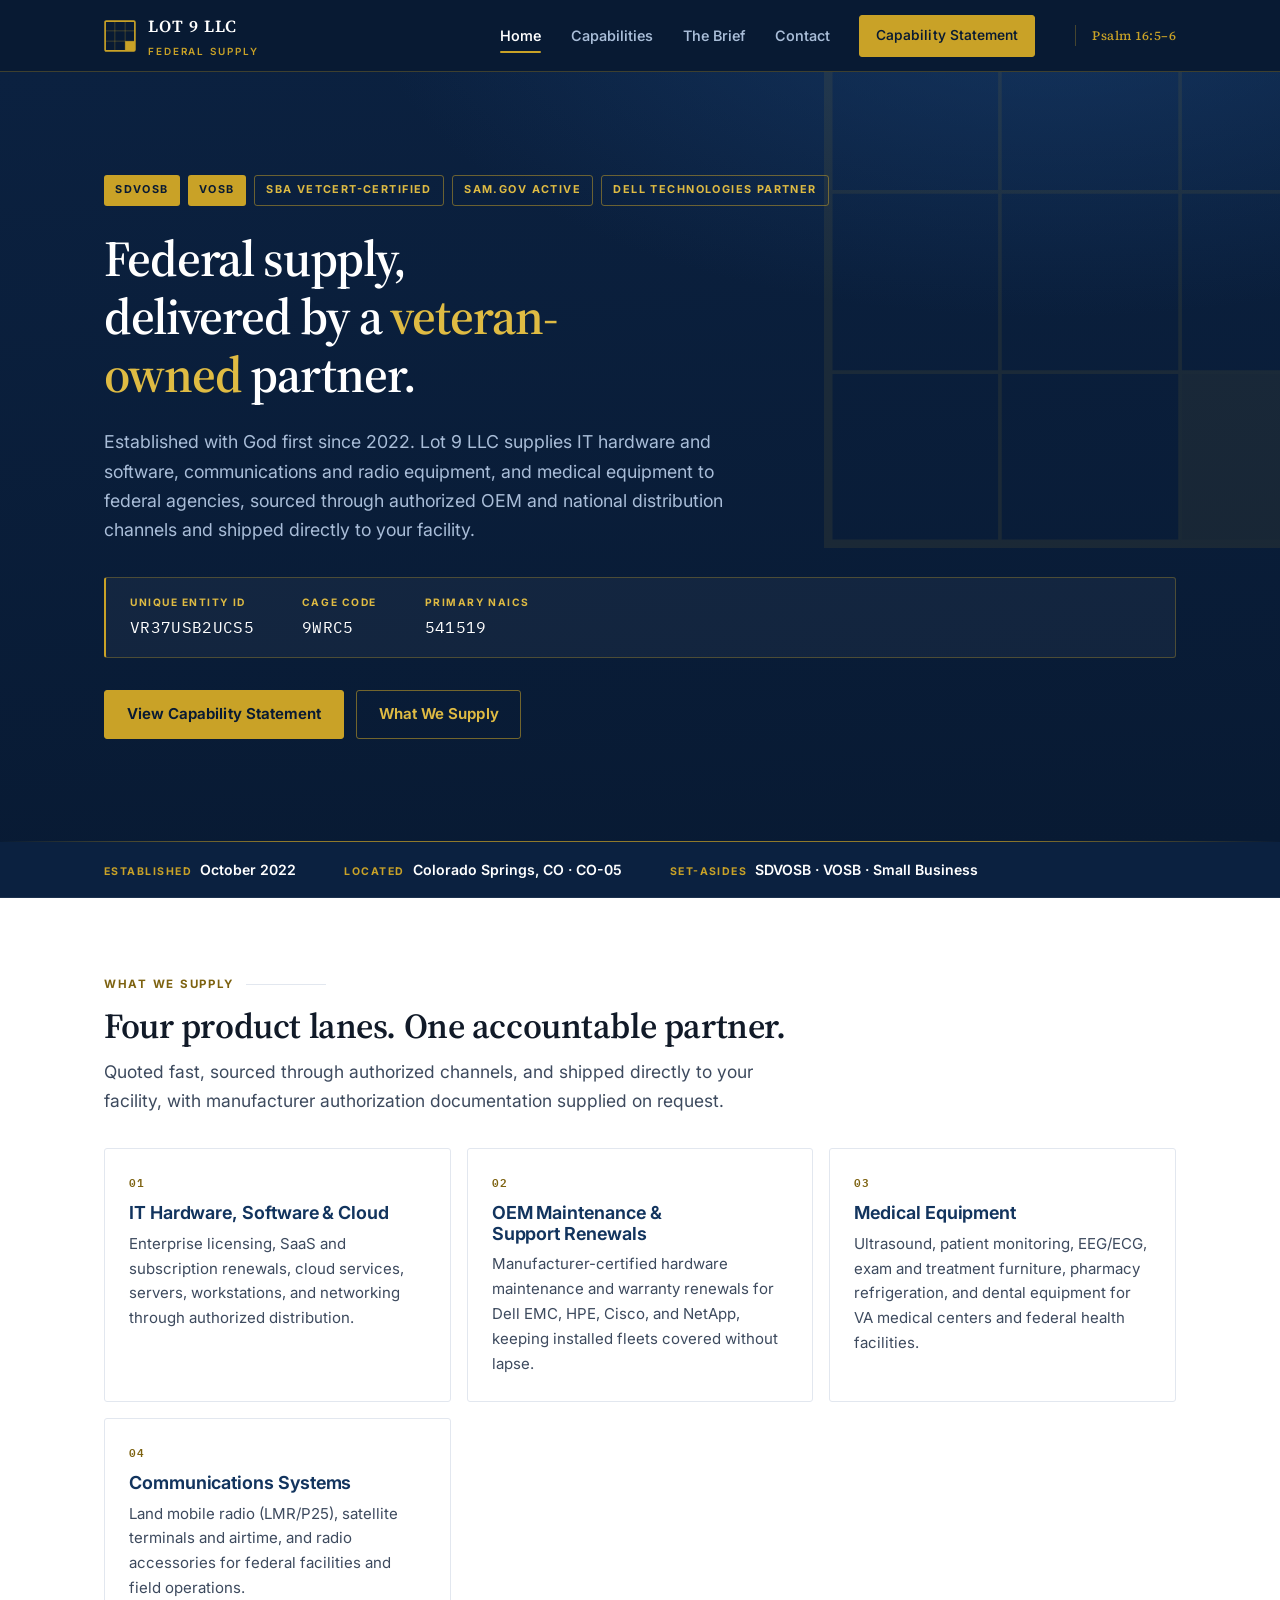
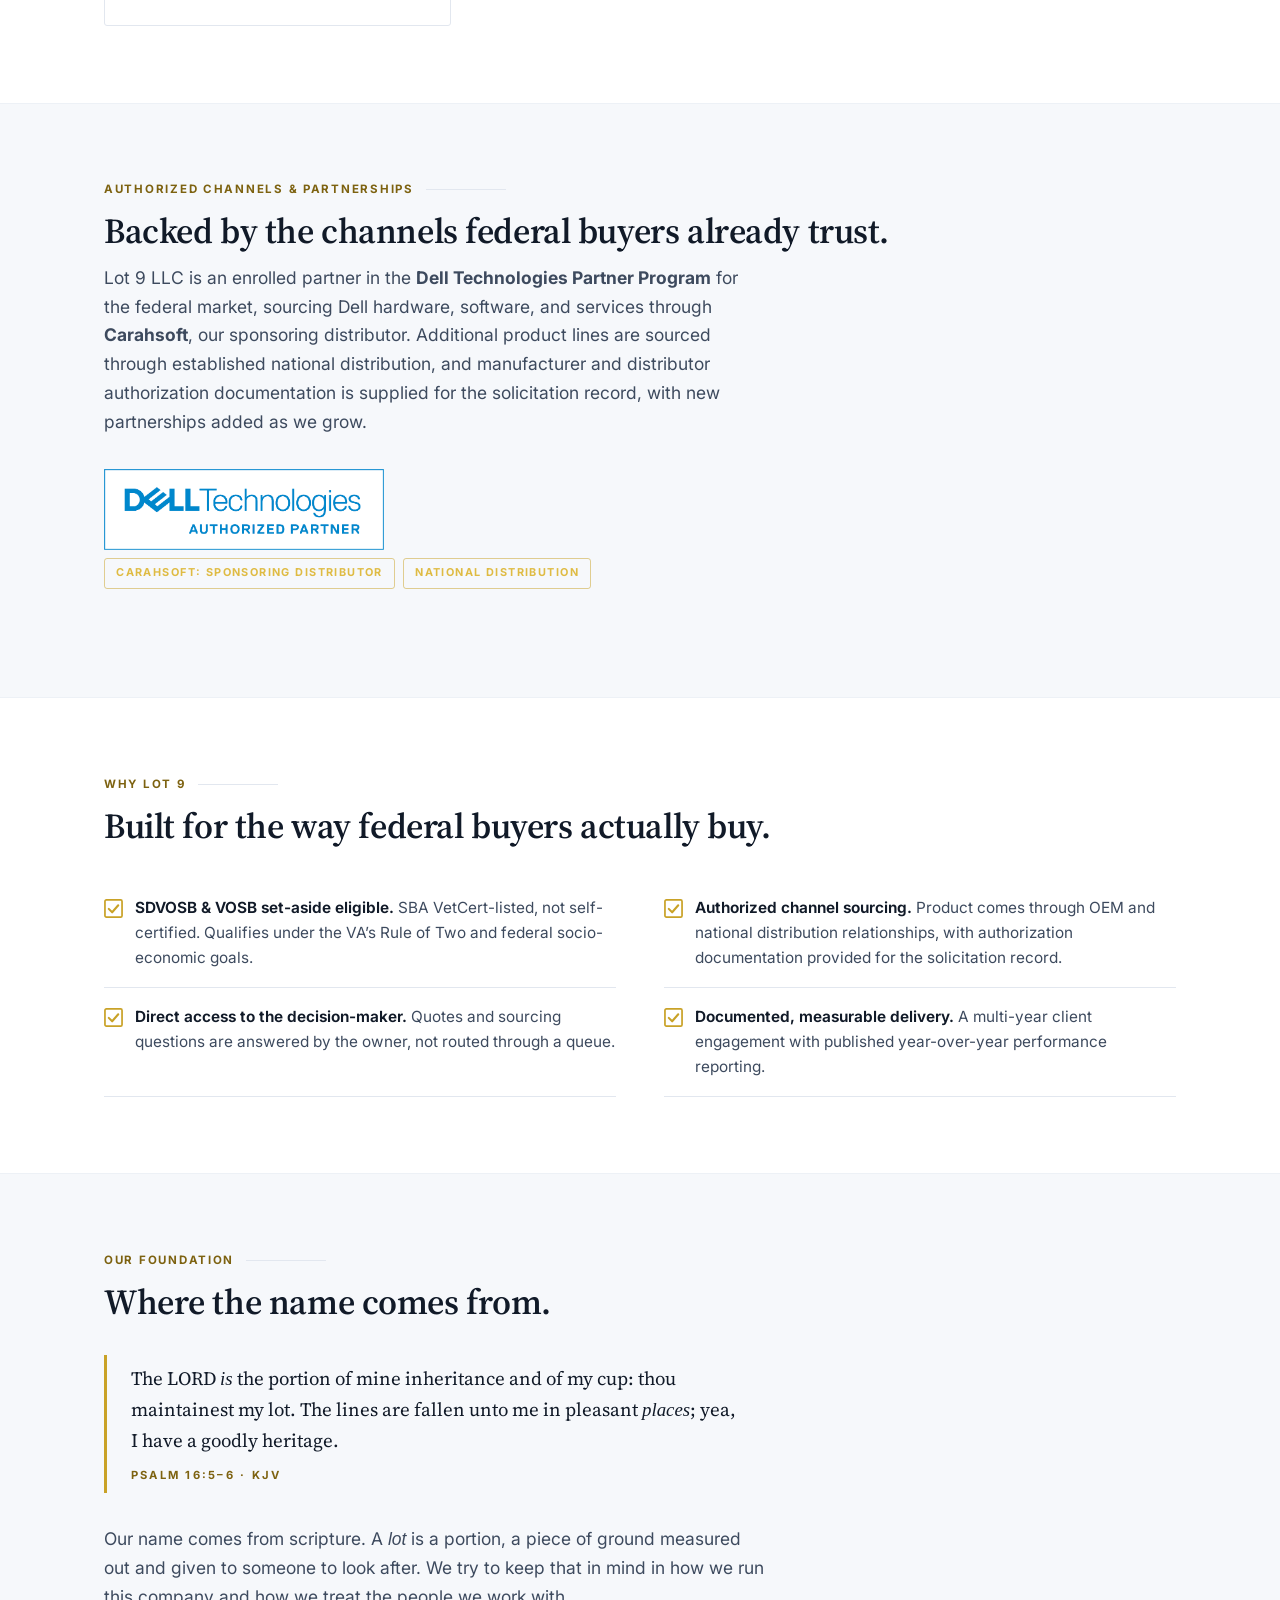
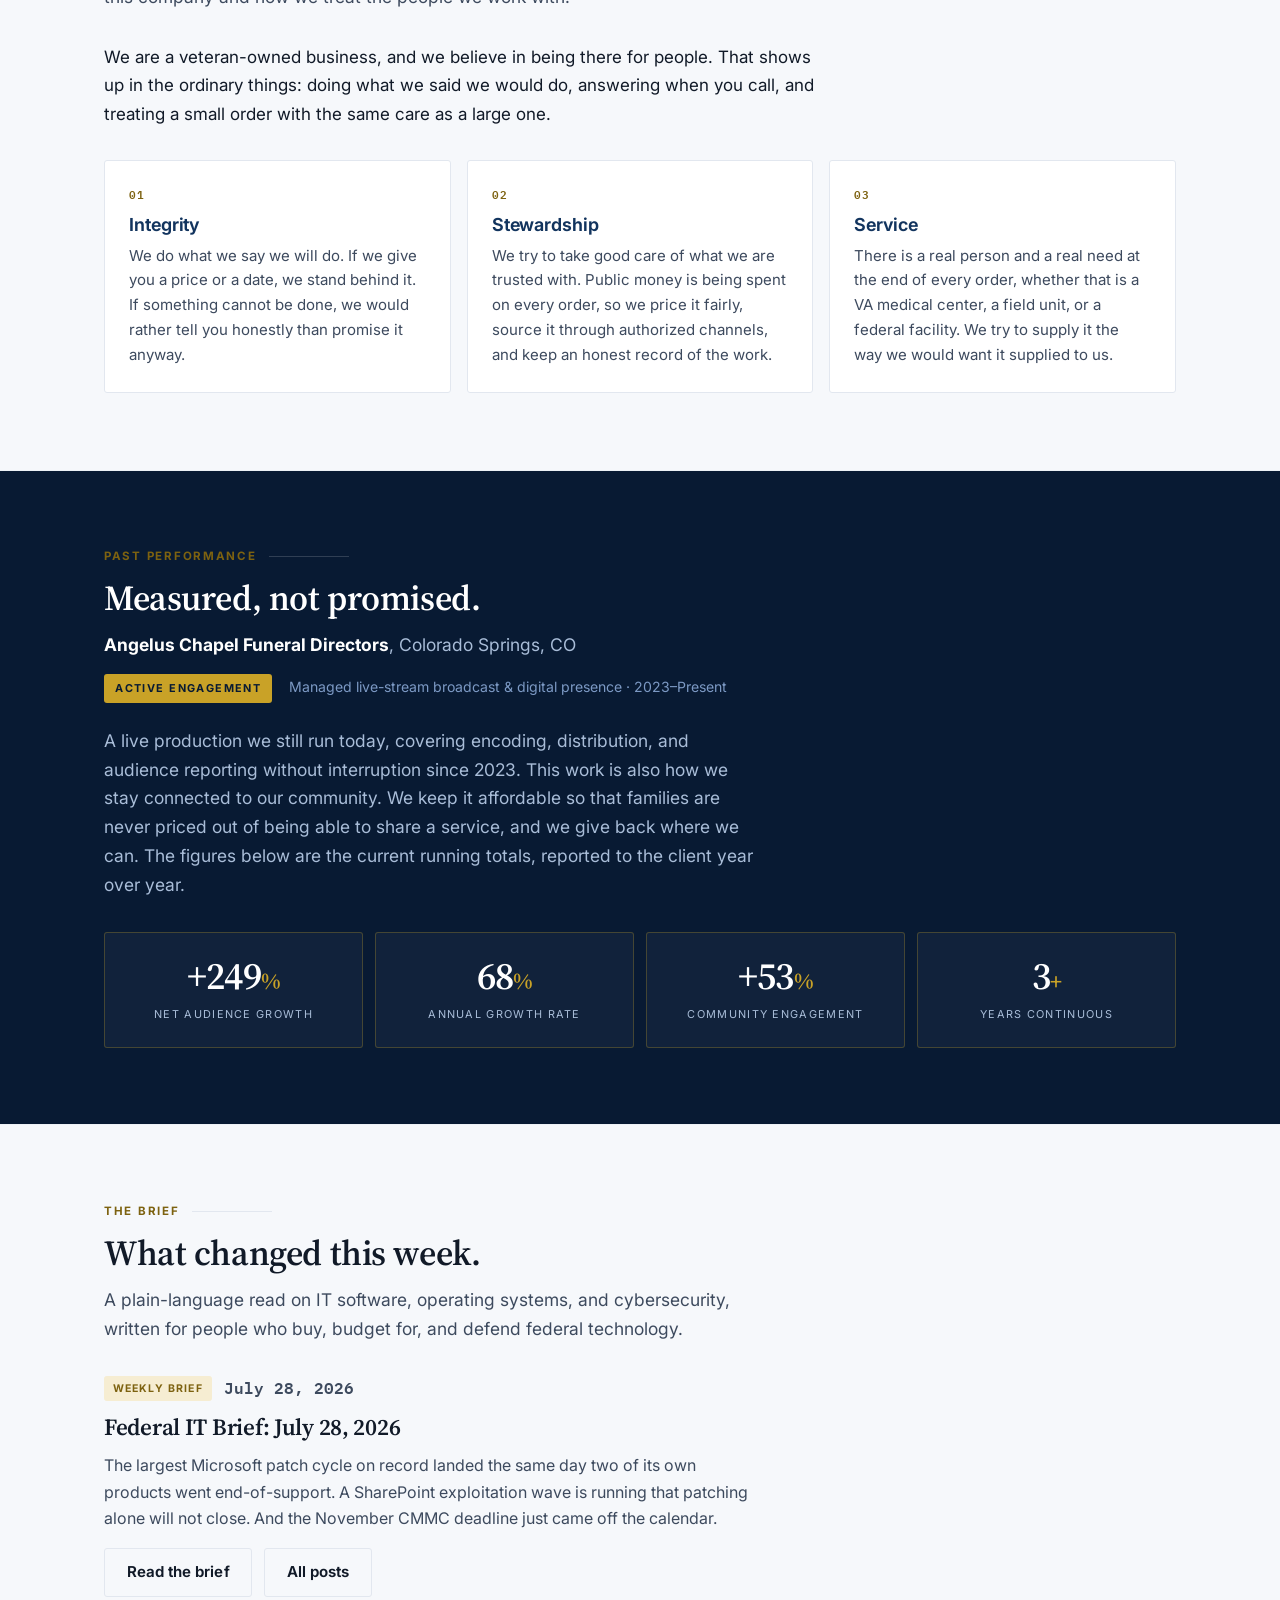
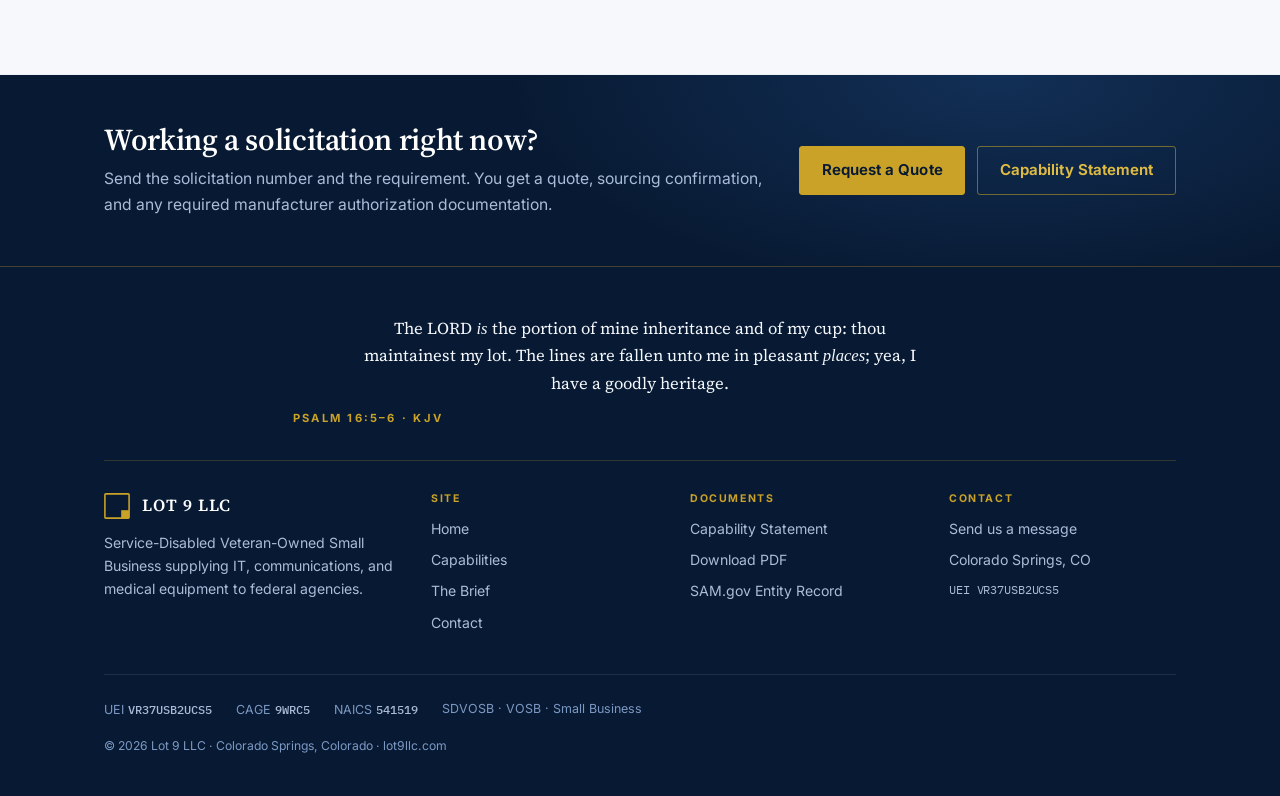
==== commit 9937648c: "Add Psalm 16:5-6, soften the Foundation copy, and remove every em-dash Scripture: - Psalm 16:5-6 ref" ====
--- a/index.html
+++ b/index.html
@@ -3,13 +3,13 @@
 <head>
 <meta charset="utf-8">
 <meta name="viewport" content="width=device-width, initial-scale=1">
-<title>Lot 9 LLC — SDVOSB Federal IT, Communications &amp; Medical Equipment Reseller</title>
-<meta name="description" content="Lot 9 LLC is an SBA VetCert-certified SDVOSB and VOSB in Colorado Springs — an authorized dealer and reseller of IT hardware and software, communications and radio equipment, and medical equipment to federal agencies. Enrolled Dell Technologies Partner (Federal), sourcing through Carahsoft. UEI VR37USB2UCS5, CAGE 9WRC5.">
+<title>Lot 9 LLC | SDVOSB Federal IT, Communications &amp; Medical Equipment Reseller</title>
+<meta name="description" content="Lot 9 LLC is an SBA VetCert-certified SDVOSB and VOSB in Colorado Springs. An authorized dealer and reseller of IT hardware and software, communications and radio equipment, and medical equipment to federal agencies. Enrolled Dell Technologies Partner (Federal), sourcing through Carahsoft. UEI VR37USB2UCS5, CAGE 9WRC5.">
 <link rel="canonical" href="https://lot9llc.com/">
 
 <meta property="og:type" content="website">
 <meta property="og:site_name" content="Lot 9 LLC">
-<meta property="og:title" content="Lot 9 LLC — SDVOSB Federal Supply Partner">
+<meta property="og:title" content="Lot 9 LLC | SDVOSB Federal Supply Partner">
 <meta property="og:description" content="SBA VetCert-certified SDVOSB and VOSB. Authorized dealer and reseller of IT, communications, and medical equipment to federal agencies. Colorado Springs, CO.">
 <meta property="og:url" content="https://lot9llc.com/">
 <meta property="og:image" content="https://lot9llc.com/assets/og-image.png">
@@ -45,7 +45,7 @@
 <!-- ===================== HEADER ===================== -->
 <header class="site-head">
   <div class="wrap">
-    <a class="brand" href="index.html" aria-label="Lot 9 LLC — home">
+    <a class="brand" href="index.html" aria-label="Lot 9 LLC home">
       <svg width="32" height="32" viewBox="0 0 46 46" aria-hidden="true">
         <rect x="1.6" y="1.6" width="42.8" height="42.8" rx="1.5" stroke="#C9A227" stroke-width="2.4" fill="none"/>
         <line x1="15.6" y1="2" x2="15.6" y2="44" stroke="#C9A227" stroke-width=".9" opacity=".45"/>
@@ -69,6 +69,7 @@
       <a href="contact.html">Contact</a>
       <a class="btn btn-primary" href="capability-statement.html">Capability Statement</a>
     </nav>
+    <span class="head-verse">Psalm 16:5&ndash;6</span>
   </div>
 </header>
 
@@ -88,14 +89,15 @@
     <div class="chips">
       <span class="chip chip-solid">SDVOSB</span>
       <span class="chip chip-solid">VOSB</span>
-      <span class="chip chip-line">SBA VetCert&ndash;Certified</span>
+      <span class="chip chip-line">SBA VetCert-Certified</span>
       <span class="chip chip-line">SAM.gov Active</span>
       <span class="chip chip-line">Dell Technologies Partner</span>
     </div>
     <h1>Federal supply, delivered by a <em>veteran-owned</em> partner.</h1>
-    <p class="lede">Lot 9 LLC is an established dealer and reseller of IT hardware and software,
-      communications and radio equipment, and medical equipment &mdash; sourced through authorized
-      OEM and national distribution channels and drop-shipped direct to your site.</p>
+    <p class="lede">Established with God first since 2022. Lot 9 LLC supplies IT hardware and
+      software, communications and radio equipment, and medical equipment to federal agencies,
+      sourced through authorized OEM and national distribution channels and shipped directly to
+      your facility.</p>
 
     <dl class="idstrip">
       <div><dt>Unique Entity ID</dt><dd>VR37USB2UCS5</dd></div>
@@ -126,7 +128,7 @@
       <p class="eyebrow">What We Supply</p>
       <h2>Four product lanes. One accountable partner.</h2>
       <p class="lede">Quoted fast, sourced through authorized channels, and shipped directly to your
-        facility &mdash; with manufacturer authorization documentation supplied on request.</p>
+        facility, with manufacturer authorization documentation supplied on request.</p>
     </div>
     <div class="grid">
       <article class="card">
@@ -138,8 +140,8 @@
       <article class="card">
         <span class="card-num">02</span>
         <h3>OEM Maintenance &amp; Support Renewals</h3>
-        <p>Manufacturer-certified hardware maintenance and warranty renewals &mdash; Dell EMC, HPE,
-          Cisco, NetApp &mdash; keeping installed fleets covered without lapse.</p>
+        <p>Manufacturer-certified hardware maintenance and warranty renewals for Dell EMC, HPE,
+          Cisco, and NetApp, keeping installed fleets covered without lapse.</p>
       </article>
       <article class="card">
         <span class="card-num">03</span>
@@ -153,15 +155,6 @@
         <p>Land mobile radio (LMR/P25), satellite terminals and airtime, and radio accessories for
           federal facilities and field operations.</p>
       </article>
-    </div>
-
-    <!-- Deliberately NOT a 5th card: this is a live service line, but it must not compete
-         with the four federal supply lanes for a contracting officer's attention. -->
-    <div class="callout" style="margin-top:var(--s5);">
-      <span class="lbl">Also delivered today</span>
-      <p style="margin-bottom:0;"><strong>Managed live-stream &amp; broadcast</strong> &mdash;
-        end-to-end streaming deployment and operation, in continuous production since 2023 and
-        still running. <a href="#past-performance">See the results below</a>.</p>
     </div>
   </div>
 </section>
@@ -176,13 +169,13 @@
         Program</strong> for the federal market, sourcing Dell hardware, software, and services
         through <strong>Carahsoft</strong>, our sponsoring distributor. Additional product lines are
         sourced through established national distribution, and manufacturer and distributor
-        authorization documentation is supplied for the solicitation record &mdash; with new
+        authorization documentation is supplied for the solicitation record, with new
         partnerships added as we grow.</p>
       <img src="assets/dell-authorized-partner.png" alt="Dell Technologies Authorized Partner"
         width="879" height="255"
         style="width:min(280px,72%);height:auto;display:block;margin:var(--s5) 0 var(--s2);">
       <div class="chips">
-        <span class="chip chip-line">Carahsoft &mdash; Sponsoring Distributor</span>
+        <span class="chip chip-line">Carahsoft: Sponsoring Distributor</span>
         <span class="chip chip-line">National Distribution</span>
       </div>
     </div>
@@ -199,8 +192,8 @@
     <ul class="checklist">
       <li>
         <svg class="tick" viewBox="0 0 20 20" aria-hidden="true" fill="none"><rect x="1" y="1" width="18" height="18" rx="1.5" stroke="currentColor" stroke-width="1.8"/><path d="M5 10.4 L8.6 14 L15 6.6" stroke="currentColor" stroke-width="2.2" stroke-linecap="round" stroke-linejoin="round"/></svg>
-        <p><b>SDVOSB &amp; VOSB set-aside eligible.</b> SBA VetCert&ndash;listed, not self-certified
-          &mdash; qualifying under the VA&rsquo;s Rule of Two and federal socio-economic goals.</p>
+        <p><b>SDVOSB &amp; VOSB set-aside eligible.</b> SBA VetCert-listed, not self-certified.
+          Qualifies under the VA&rsquo;s Rule of Two and federal socio-economic goals.</p>
       </li>
       <li>
         <svg class="tick" viewBox="0 0 20 20" aria-hidden="true" fill="none"><rect x="1" y="1" width="18" height="18" rx="1.5" stroke="currentColor" stroke-width="1.8"/><path d="M5 10.4 L8.6 14 L15 6.6" stroke="currentColor" stroke-width="2.2" stroke-linecap="round" stroke-linejoin="round"/></svg>
@@ -210,7 +203,7 @@
       <li>
         <svg class="tick" viewBox="0 0 20 20" aria-hidden="true" fill="none"><rect x="1" y="1" width="18" height="18" rx="1.5" stroke="currentColor" stroke-width="1.8"/><path d="M5 10.4 L8.6 14 L15 6.6" stroke="currentColor" stroke-width="2.2" stroke-linecap="round" stroke-linejoin="round"/></svg>
         <p><b>Direct access to the decision-maker.</b> Quotes and sourcing questions are answered by
-          the owner &mdash; not routed through a queue.</p>
+          the owner, not routed through a queue.</p>
       </li>
       <li>
         <svg class="tick" viewBox="0 0 20 20" aria-hidden="true" fill="none"><rect x="1" y="1" width="18" height="18" rx="1.5" stroke="currentColor" stroke-width="1.8"/><path d="M5 10.4 L8.6 14 L15 6.6" stroke="currentColor" stroke-width="2.2" stroke-linecap="round" stroke-linejoin="round"/></svg>
@@ -221,6 +214,57 @@
   </div>
 </section>
 
+<!-- ===================== FOUNDATION ===================== -->
+<!-- The verse text here is KJV, verified word-for-word (see assets/site.css §15 and
+     Brand\Lot-9-Biblical-Foundation.md). LORD stays in full caps; the <i> on "is" and
+     "places" marks translator-supplied words. Do not reword or restyle. -->
+<section id="foundation" class="panel">
+  <div class="wrap">
+    <div class="section-head">
+      <p class="eyebrow">Our Foundation</p>
+      <h2>Where the name comes from.</h2>
+    </div>
+
+    <blockquote class="verse-feature">The LORD <i>is</i> the portion of mine inheritance and of
+      my cup: thou maintainest my lot. The lines are fallen unto me in pleasant <i>places</i>;
+      yea, I have a goodly heritage.
+      <span class="verse-ref">Psalm 16:5&ndash;6 &middot; KJV</span>
+    </blockquote>
+
+    <p class="lede">Our name comes from scripture. A <em>lot</em> is a portion, a piece of
+      ground measured out and given to someone to look after. We try to keep that in mind in how
+      we run this company and how we treat the people we work with.</p>
+
+    <p>We are a veteran-owned business, and we believe in being there for people. That shows up
+      in the ordinary things: doing what we said we would do, answering when you call, and
+      treating a small order with the same care as a large one.</p>
+
+    <div class="grid" style="margin-top:var(--s6);">
+      <article class="card">
+        <span class="card-num">01</span>
+        <h3>Integrity</h3>
+        <p>We do what we say we will do. If we give you a price or a date, we stand behind
+          it. If something cannot be done, we would rather tell you honestly than promise it
+          anyway.</p>
+      </article>
+      <article class="card">
+        <span class="card-num">02</span>
+        <h3>Stewardship</h3>
+        <p>We try to take good care of what we are trusted with. Public money is being spent
+          on every order, so we price it fairly, source it through authorized channels, and keep
+          an honest record of the work.</p>
+      </article>
+      <article class="card">
+        <span class="card-num">03</span>
+        <h3>Service</h3>
+        <p>There is a real person and a real need at the end of every order, whether that is
+          a VA medical center, a field unit, or a federal facility. We try to supply it the way
+          we would want it supplied to us.</p>
+      </article>
+    </div>
+  </div>
+</section>
+
 <!-- ===================== PAST PERFORMANCE ===================== -->
 <section class="dark" id="past-performance">
   <div class="wrap">
@@ -228,15 +272,17 @@
       <p class="eyebrow">Past Performance</p>
       <h2>Measured, not promised.</h2>
       <p class="lede" style="margin-bottom:var(--s3);"><strong style="color:#fff;">Angelus Chapel
-        Funeral Directors</strong> &mdash; Colorado Springs, CO</p>
+        Funeral Directors</strong>, Colorado Springs, CO</p>
       <p style="margin-bottom:var(--s5);">
         <span class="chip chip-solid">Active engagement</span>
         <span class="small" style="color:var(--navy-400);margin-left:var(--s3);">Managed
           live-stream broadcast &amp; digital presence &middot; 2023&ndash;Present</span></p>
-      <p class="lede" style="margin-bottom:var(--s6);">A live production we still run today
-        &mdash; encoding, distribution, and audience reporting &mdash; delivered without
-        interruption since 2023. The figures below are the current running totals, reported to
-        the client year over year.</p>
+      <p class="lede" style="margin-bottom:var(--s6);">A live production we still run today,
+        covering encoding, distribution, and audience reporting without interruption since 2023.
+        This work is also how we stay connected to our community. We keep it affordable so that
+        families are never priced out of being able to share a service, and we give back where we
+        can. The figures below are the current running totals, reported to the client year over
+        year.</p>
     </div>
     <div class="metrics">
       <div class="metric"><div class="n">+249<span class="u">%</span></div><div class="l">Net Audience Growth</div></div>
@@ -253,8 +299,8 @@
     <div class="section-head">
       <p class="eyebrow">The Brief</p>
       <h2>What changed this week.</h2>
-      <p class="lede">A plain-language read on IT software, operating systems, and cybersecurity
-        &mdash; written for people who buy, budget for, and defend federal technology.</p>
+      <p class="lede">A plain-language read on IT software, operating systems, and cybersecurity,
+        written for people who buy, budget for, and defend federal technology.</p>
     </div>
     <ul class="post-list">
       <li class="post-item" style="border-bottom:none;padding-bottom:0;">
@@ -263,7 +309,7 @@
           <time datetime="2026-07-28">July 28, 2026</time>
         </p>
         <h2 style="font-size:1.45rem;">
-          <a href="brief/2026-07-28-federal-it-brief.html">Federal IT Brief &mdash; July 28, 2026</a>
+          <a href="brief/2026-07-28-federal-it-brief.html">Federal IT Brief: July 28, 2026</a>
         </h2>
         <p>The largest Microsoft patch cycle on record landed the same day two of its own products
           went end-of-support. A SharePoint exploitation wave is running that patching alone will not
@@ -297,9 +343,15 @@
 <!-- ===================== FOOTER ===================== -->
 <footer class="site-foot">
   <div class="wrap">
+    <div class="foot-verse">
+      <blockquote>The LORD <i>is</i> the portion of mine inheritance and of my cup: thou
+        maintainest my lot. The lines are fallen unto me in pleasant <i>places</i>; yea, I
+        have a goodly heritage.</blockquote>
+      <p class="verse-ref">Psalm 16:5&ndash;6 &middot; KJV</p>
+    </div>
     <div class="foot-grid">
       <div>
-        <a class="brand" href="index.html" aria-label="Lot 9 LLC — home">
+        <a class="brand" href="index.html" aria-label="Lot 9 LLC home">
           <svg width="26" height="26" viewBox="0 0 46 46" aria-hidden="true">
             <rect x="1.6" y="1.6" width="42.8" height="42.8" rx="1.5" stroke="#C9A227" stroke-width="2.8" fill="none"/>
             <rect x="30.4" y="30.4" width="14" height="14" fill="#C9A227"/>
--- a/assets/site.css
+++ b/assets/site.css
@@ -1,32 +1,32 @@
 /* ============================================================================
-   LOT 9 LLC — lot9llc.com
+   LOT 9 LLC | lot9llc.com
    Shared stylesheet. ONE file for all pages (no build step on GitHub Pages,
    so this is the only place style duplication is actually solvable).
 
    Design intent: a precision instrument, not a brochure.
    Institutional serif headlines, neutral sans body, restrained gold.
-   Gold is an ACCENT — it earns its place, it does not edge every box.
+   Gold is an ACCENT. It earns its place, it does not edge every box.
    ========================================================================== */
 
 /* ---------------------------------------------------------------------------
    1. TOKENS
-   Brand navy + gold are carried over deliberately — they already exist on the
+   Brand navy + gold are carried over deliberately, they already exist on the
    capability statement, the SBA badges and the business cards. The palette is
    not being replaced, it is being given tonal range it never had.
    ------------------------------------------------------------------------ */
 :root{
   /* --- brand --- */
-  --navy-900:#081A33;   /* deepest — hero floor, footer */
+  --navy-900:#081A33;   /* deepest: hero floor, footer */
   --navy-800:#0B2140;   /* the established brand navy */
   --navy-700:#12345E;
   --navy-600:#1B4478;
   /* only ever used as text ON dark navy (.foot-ids, .foot-legal, dark-section .small).
-     #5D7BA6 measured 4.43:1 on --navy-900 — just under AA. Lightened to clear it. */
+     #5D7BA6 measured 4.43:1 on --navy-900, just under AA. Lightened to clear it. */
   --navy-400:#7C99C4;
   --navy-200:#A9BDD8;
 
   /* ⚠️ This is the gold used AS TEXT on light backgrounds (--accent-ink): .eyebrow,
-     .card-num, .callout .lbl. #A8861C measured only 3.45:1 on white — FAILS AA for the
+     .card-num, .callout .lbl. #A8861C measured only 3.45:1 on white and FAILS AA for the
      small sizes it's used at. Darkened until measured ≥4.5. Do not lighten it back
      without re-running the light-mode contrast audit. */
   --gold-600:#7D6210;
@@ -64,7 +64,7 @@
   --s1:4px;  --s2:8px;  --s3:12px; --s4:16px; --s5:24px;
   --s6:32px; --s7:48px; --s8:64px; --s9:96px;
 
-  --radius:3px;          /* deliberate, minimal — precision not softness */
+  --radius:3px;          /* deliberate, minimal: precision not softness */
   --radius-lg:5px;
   --measure:66ch;        /* readable line length */
   --shell:1120px;
@@ -85,7 +85,7 @@
   --accent:#DFBB43; --accent-ink:#E3C45B;
   --navy-800:#0A1526; --navy-900:#070F1C;
   /* ⚠️ navy-600/-700 MUST be inverted for dark too. Missing these put `.card h3`
-     (var(--navy-700)) and every body link (var(--navy-600)) at 1.48:1 — effectively
+     (var(--navy-700)) and every body link (var(--navy-600)) at 1.48:1, effectively
      invisible. Caught by the dark-mode contrast audit, 2026-07-27. */
   --navy-700:#A8C4E8; --navy-600:#96B6E2; --navy-400:#8AA6CC;
   --shadow-sm:0 1px 2px rgba(0,0,0,.4);
@@ -99,7 +99,7 @@
     --bg:#0B1322;   --fg:#E8EDF6;
     --accent:#DFBB43; --accent-ink:#E3C45B;
     --navy-800:#0A1526; --navy-900:#070F1C;
-    /* keep in lockstep with the [data-theme="dark"] block above — see note there */
+    /* keep in lockstep with the [data-theme="dark"] block above. See note there */
     --navy-700:#A8C4E8; --navy-600:#96B6E2; --navy-400:#8AA6CC;
     --shadow-sm:0 1px 2px rgba(0,0,0,.4);
     --shadow-md:0 10px 30px rgba(0,0,0,.5);
@@ -214,14 +214,14 @@
   content:"";position:absolute;left:.8rem;right:.8rem;bottom:.16rem;
   height:2px;background:var(--accent);border-radius:2px;
 }
-/* ⚠️ `.nav a` is (0,1,1) and outranks `.btn-primary` (0,1,0) — without this the nav CTA
+/* ⚠️ `.nav a` is (0,1,1) and outranks `.btn-primary` (0,1,0). Without this the nav CTA
    rendered navy-200 text on gold at 1.03:1, effectively illegible. Caught 2026-07-27.
    Keep the `a` in these selectors so they stay at or above `.nav a`. */
 .nav a.btn{margin-left:var(--s3);padding:.55rem 1rem;font-size:.86rem;}
 .nav a.btn-primary{color:var(--navy-900);background:var(--accent);}
 .nav a.btn-primary:hover{color:var(--navy-900);background:var(--gold-400);}
 
-/* Mobile nav — a checkbox-driven disclosure so it works with zero JS.
+/* Mobile nav: a checkbox-driven disclosure so it works with zero JS.
    (JS enhances it for aria-expanded, but the site must not depend on it.) */
 .nav-toggle{display:none;}
 .nav-btn{display:none;background:none;border:1px solid rgba(255,255,255,.22);
@@ -254,7 +254,7 @@
     radial-gradient(1100px 520px at 82% -10%, rgba(27,68,120,.55), transparent 62%),
     linear-gradient(176deg, var(--navy-800) 0%, var(--navy-900) 100%);
 }
-.hero::after{ /* hairline of gold at the base — the only gold edge on the page */
+.hero::after{ /* hairline of gold at the base: the only gold edge on the page */
   content:"";position:absolute;left:0;right:0;bottom:0;height:1px;
   background:linear-gradient(90deg,transparent,rgba(201,162,39,.7) 22%,
              rgba(201,162,39,.7) 78%,transparent);
@@ -275,14 +275,14 @@
 .chip-solid{background:var(--accent);color:var(--navy-900);}
 .chip-line{border:1px solid rgba(201,162,39,.5);color:var(--gold-400);}
 
-/* Identifier strip — UEI / CAGE / NAICS. Federal buyers scan for these first. */
+/* Identifier strip: UEI / CAGE / NAICS. Federal buyers scan for these first. */
 .idstrip{
   display:flex;flex-wrap:wrap;gap:var(--s5) var(--s7);
   border:1px solid rgba(201,162,39,.32);border-left:2px solid var(--accent);
   background:rgba(255,255,255,.045);border-radius:var(--radius);
   padding:var(--s4) var(--s5);margin:var(--s6) 0;
 }
-/* ⚠️ --gold-500 (#C9A227) measured 4.05:1 here — under AA. These labels render at
+/* ⚠️ --gold-500 (#C9A227) measured 4.05:1 here, under AA. These labels render at
    ~10.2px/700 on the hero's navy gradient, so they need the brighter gold. */
 .idstrip dt{font-size:.64rem;font-weight:700;letter-spacing:.15em;text-transform:uppercase;
   color:var(--gold-400);margin-bottom:3px;}
@@ -444,7 +444,7 @@
 .article code{font-family:var(--mono);font-size:.9em;background:var(--panel);
   border:1px solid var(--line);border-radius:2px;padding:.1em .35em;}
 
-/* Source citations — collapsed by default into a native <details> disclosure so a
+/* Source citations, collapsed by default into a native <details> disclosure so a
    long reference list doesn't dominate the end of the article. Fully keyboard- and
    screen-reader-operable with zero JS; content stays in the DOM for SEO + RSS. */
 details.sources{margin-top:var(--s8);background:var(--panel);
@@ -503,7 +503,7 @@
   .foot-grid{grid-template-columns:1fr;gap:var(--s5);}
 }
 /* the contact email is one unbreakable token (~171px) and cannot wrap in a narrow
-   column — let it break rather than punch out of the layout */
+   column, so let it break rather than punch out of the layout */
 .foot-grid a,.foot-grid li,.foot-blurb{overflow-wrap:anywhere;}
 .foot-grid h3,.foot-grid h4{font-family:var(--sans);font-size:.66rem;letter-spacing:.15em;
   text-transform:uppercase;color:var(--gold-500);font-weight:700;margin:0 0 var(--s3);}
@@ -530,7 +530,7 @@
 .page-head .wrap{padding-block:clamp(40px,5vw,68px);position:relative;}
 .page-head h1{color:#fff;margin-bottom:var(--s3);}
 .page-head p{color:var(--navy-200);max-width:58ch;margin:0;font-size:1.05rem;}
-/* same story as .idstrip dt — --gold-500 measured 4.05:1 on the page-head navy at this
+/* same story as .idstrip dt: --gold-500 measured 4.05:1 on the page-head navy at this
    size. The brighter gold clears AA. */
 .crumb{font-size:.76rem;letter-spacing:.1em;text-transform:uppercase;font-weight:600;
   color:var(--gold-400);margin-bottom:var(--s3);}
@@ -538,7 +538,66 @@
 .crumb a:hover{text-decoration:underline;}
 
 /* ---------------------------------------------------------------------------
-   15. PRINT
+   15. SCRIPTURE: Psalm 16:5-6
+   The verse Lot 9 is built on: reference in the header, full text in the footer
+   of every page, and a featured treatment in the Foundation section on Home.
+
+   🔴 THE TEXT IS KING JAMES VERSION, VERIFIED WORD-FOR-WORD (2026-08-21, against
+   Bible Hub, Blue Letter Bible, and Bible Gateway). Do NOT reword it, re-punctuate
+   it, or change the capitalisation of LORD. The full caps are the KJV convention
+   marking the Tetragrammaton (YHWH), not a style choice; "Lord" would name a
+   different thing. The <i> on "is" and "places" is also KJV convention: it marks
+   words supplied by the translators that are absent from the Hebrew. That is
+   precisely why the quotation is set ROMAN and not italic, because an italic block would
+   swallow those marks and destroy the distinction. Reference copy and the full
+   verification record: Brand\Lot-9-Biblical-Foundation.md.
+   ------------------------------------------------------------------------ */
+.head-verse{
+  flex:0 0 auto;margin-left:var(--s4);padding-left:var(--s4);
+  border-left:1px solid rgba(201,162,39,.32);
+  font-family:var(--serif);font-size:.8rem;font-weight:500;
+  color:var(--gold-500);letter-spacing:.03em;white-space:nowrap;
+}
+/* The header runs out of room BEFORE the 860px mobile breakpoint does. The nav's
+   gold CTA and this reference start colliding around 1020px. Drop it early; the
+   full verse still reaches every reader in the footer directly below. */
+@media (max-width:1020px){ .head-verse{display:none;} }
+
+/* --- footer: the full verse, every page --- */
+.foot-verse{
+  padding-bottom:var(--s6);margin-bottom:var(--s6);
+  border-bottom:1px solid rgba(201,162,39,.22);text-align:center;
+}
+.foot-verse blockquote{
+  margin:0 auto;max-width:62ch;font-family:var(--serif);
+  font-size:1.04rem;line-height:1.65;color:var(--on-dark);font-style:normal;
+}
+.foot-verse i{font-style:italic;}
+.verse-ref{
+  display:block;margin:var(--s3) 0 0;font-family:var(--sans);
+  font-size:.7rem;font-weight:700;letter-spacing:.2em;
+  text-transform:uppercase;color:var(--gold-500);font-style:normal;
+}
+@media (max-width:640px){ .foot-verse blockquote{font-size:.97rem;} }
+
+/* --- Foundation section (Home): the verse given room --- */
+.verse-feature{
+  margin:0 0 var(--s6);padding:var(--s2) 0 var(--s2) var(--s5);
+  border-left:3px solid var(--accent);max-width:64ch;
+  font-family:var(--serif);font-size:1.18rem;line-height:1.6;
+  color:var(--ink);font-style:normal;
+}
+.verse-feature i{font-style:italic;}
+/* ⚠️ --gold-500 as small text on the light .panel background measures ~3.4:1 and
+   FAILS AA. Inside .verse-feature the reference must use --accent-ink (the darkened
+   gold reserved for text on light). Do not "match" it to the footer's gold. */
+.verse-feature .verse-ref{color:var(--accent-ink);}
+@media (max-width:640px){
+  .verse-feature{font-size:1.06rem;padding-left:var(--s4);}
+}
+
+/* ---------------------------------------------------------------------------
+   16. PRINT
    ------------------------------------------------------------------------ */
 @media print{
   .site-head,.site-foot,.cta-band,.nav-btn{display:none!important;}
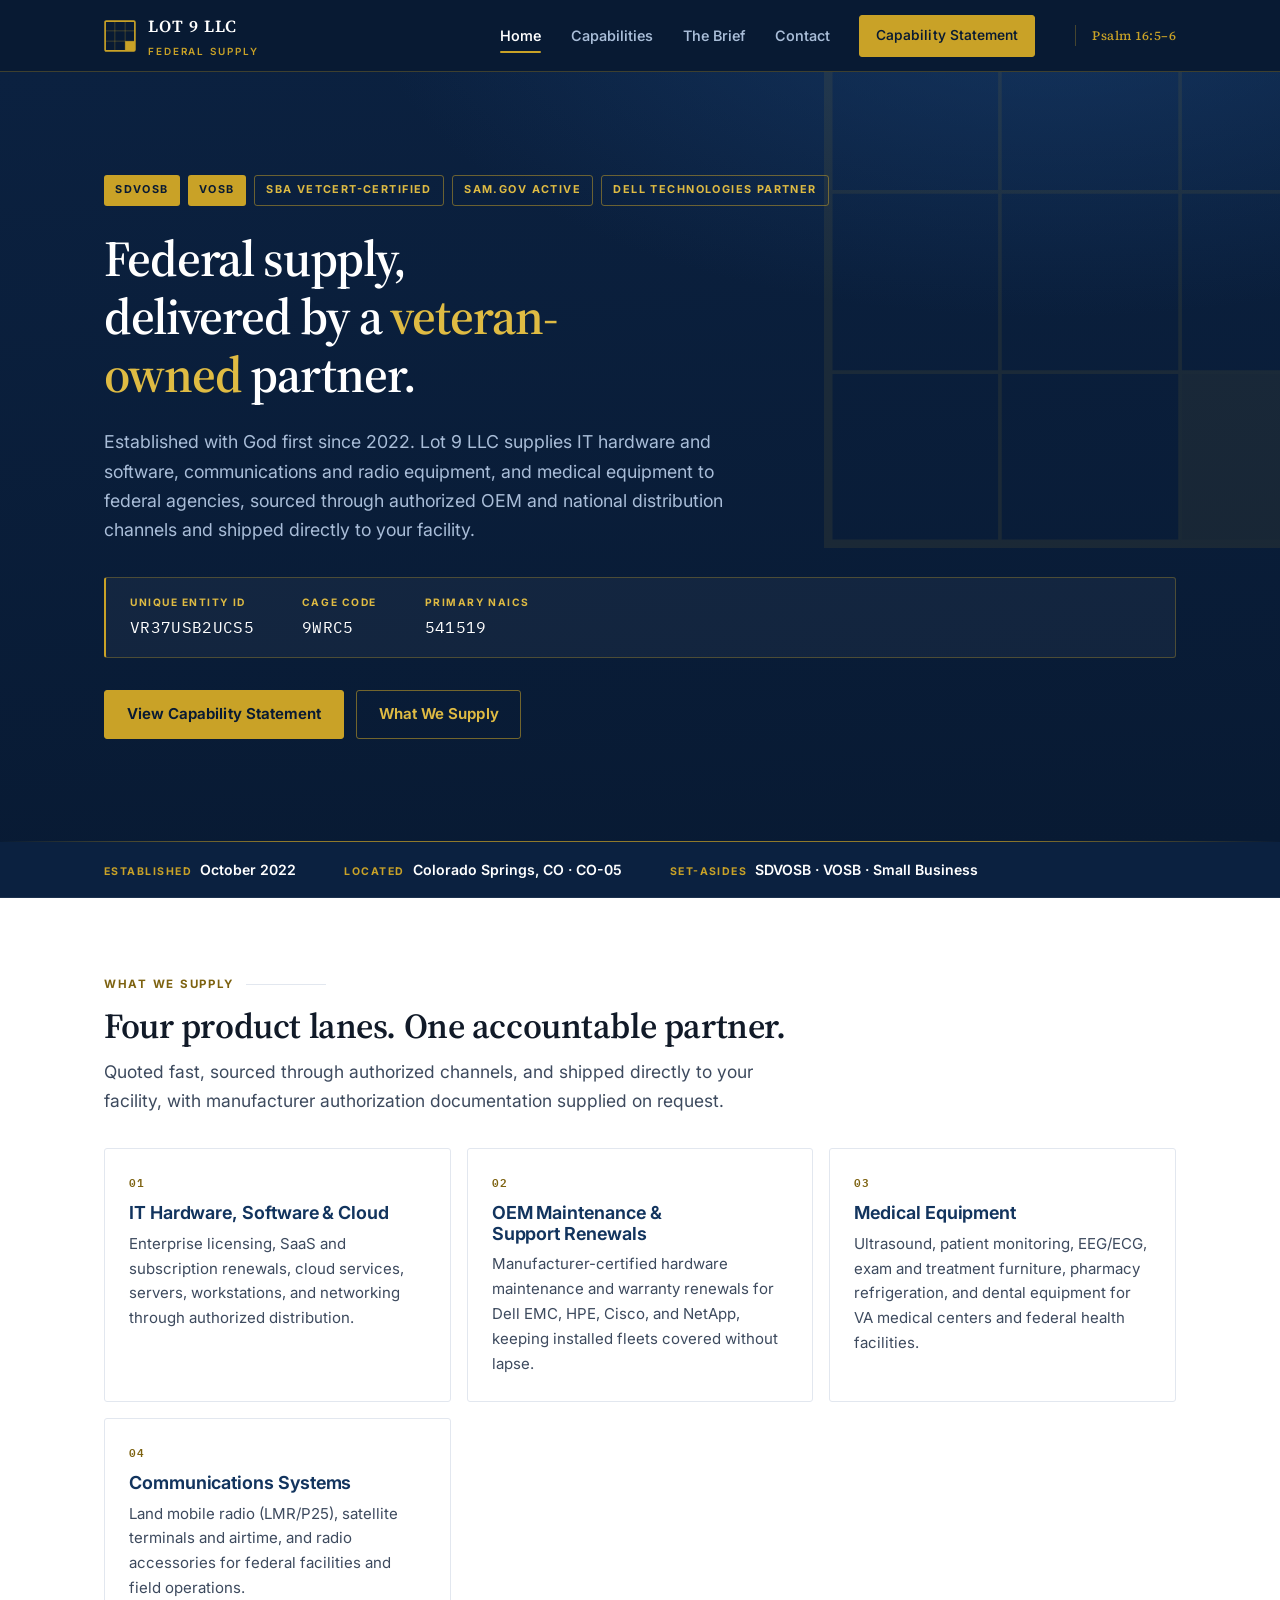
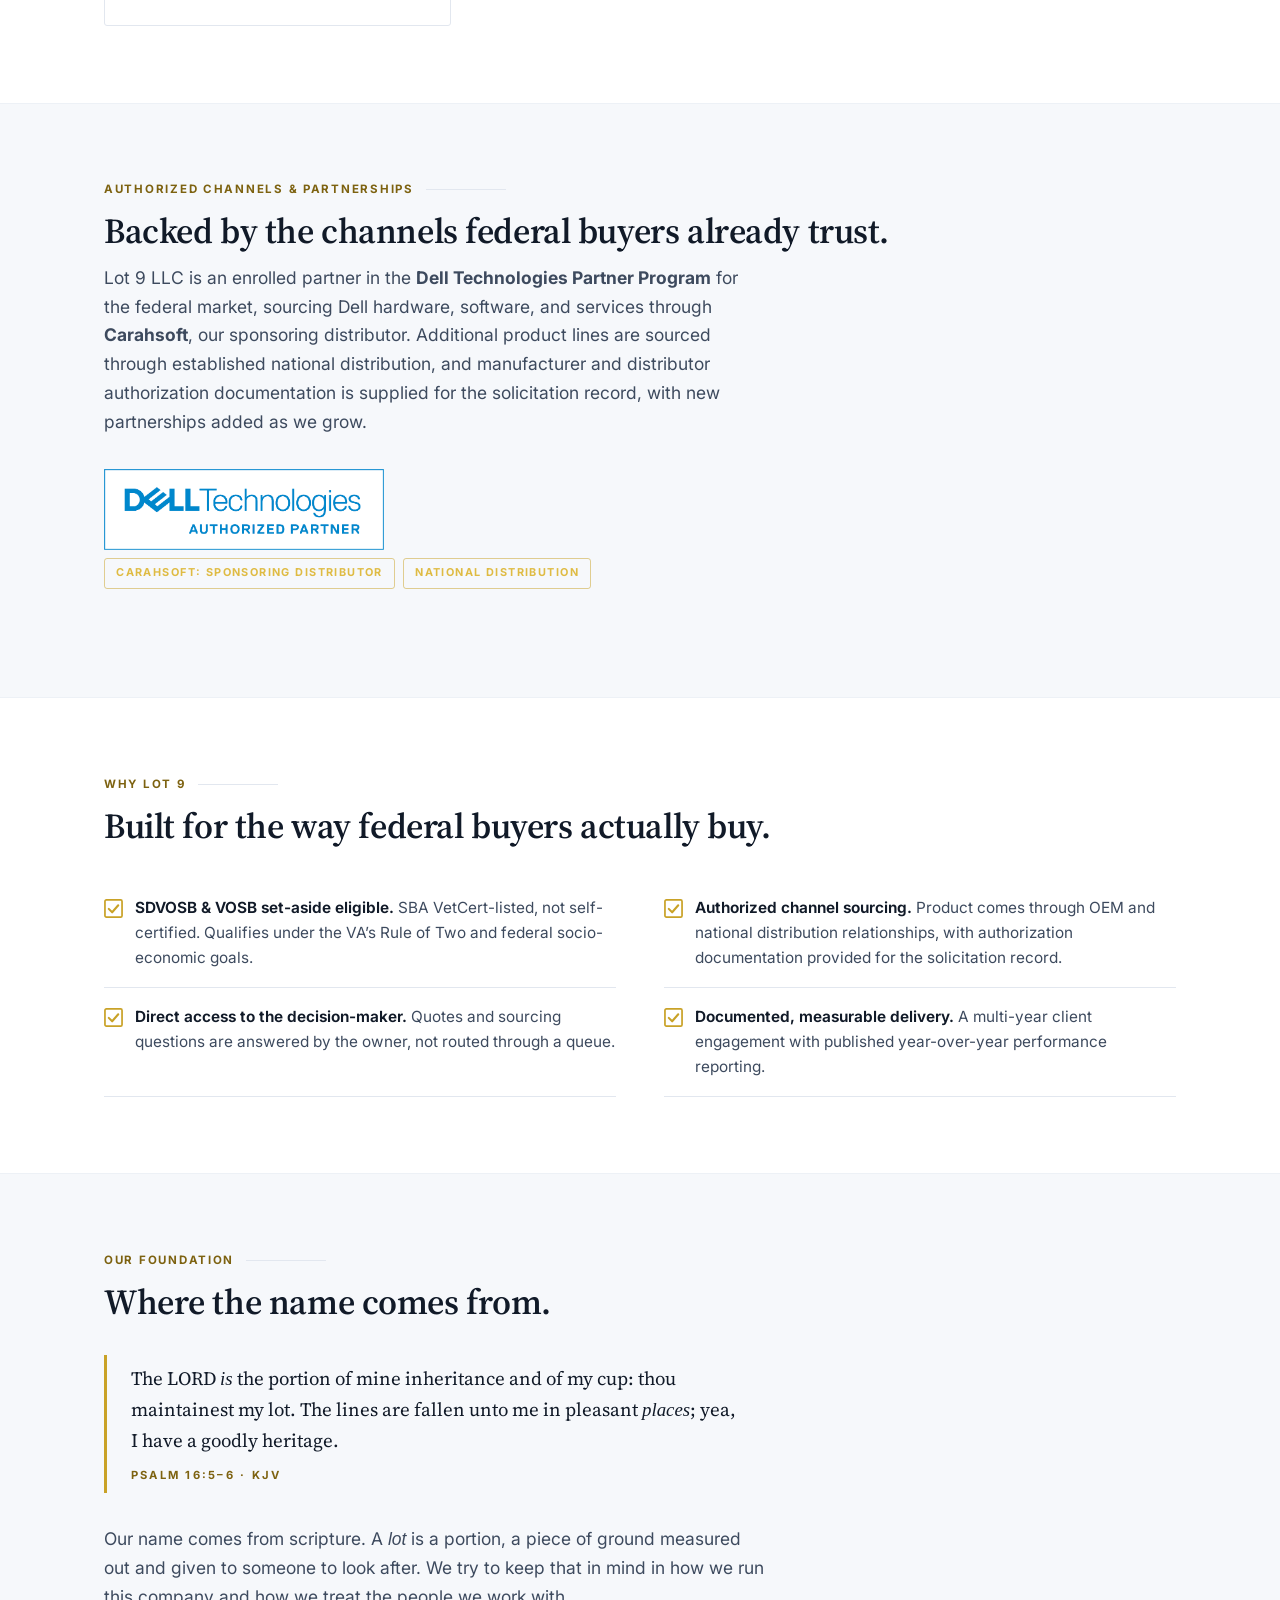
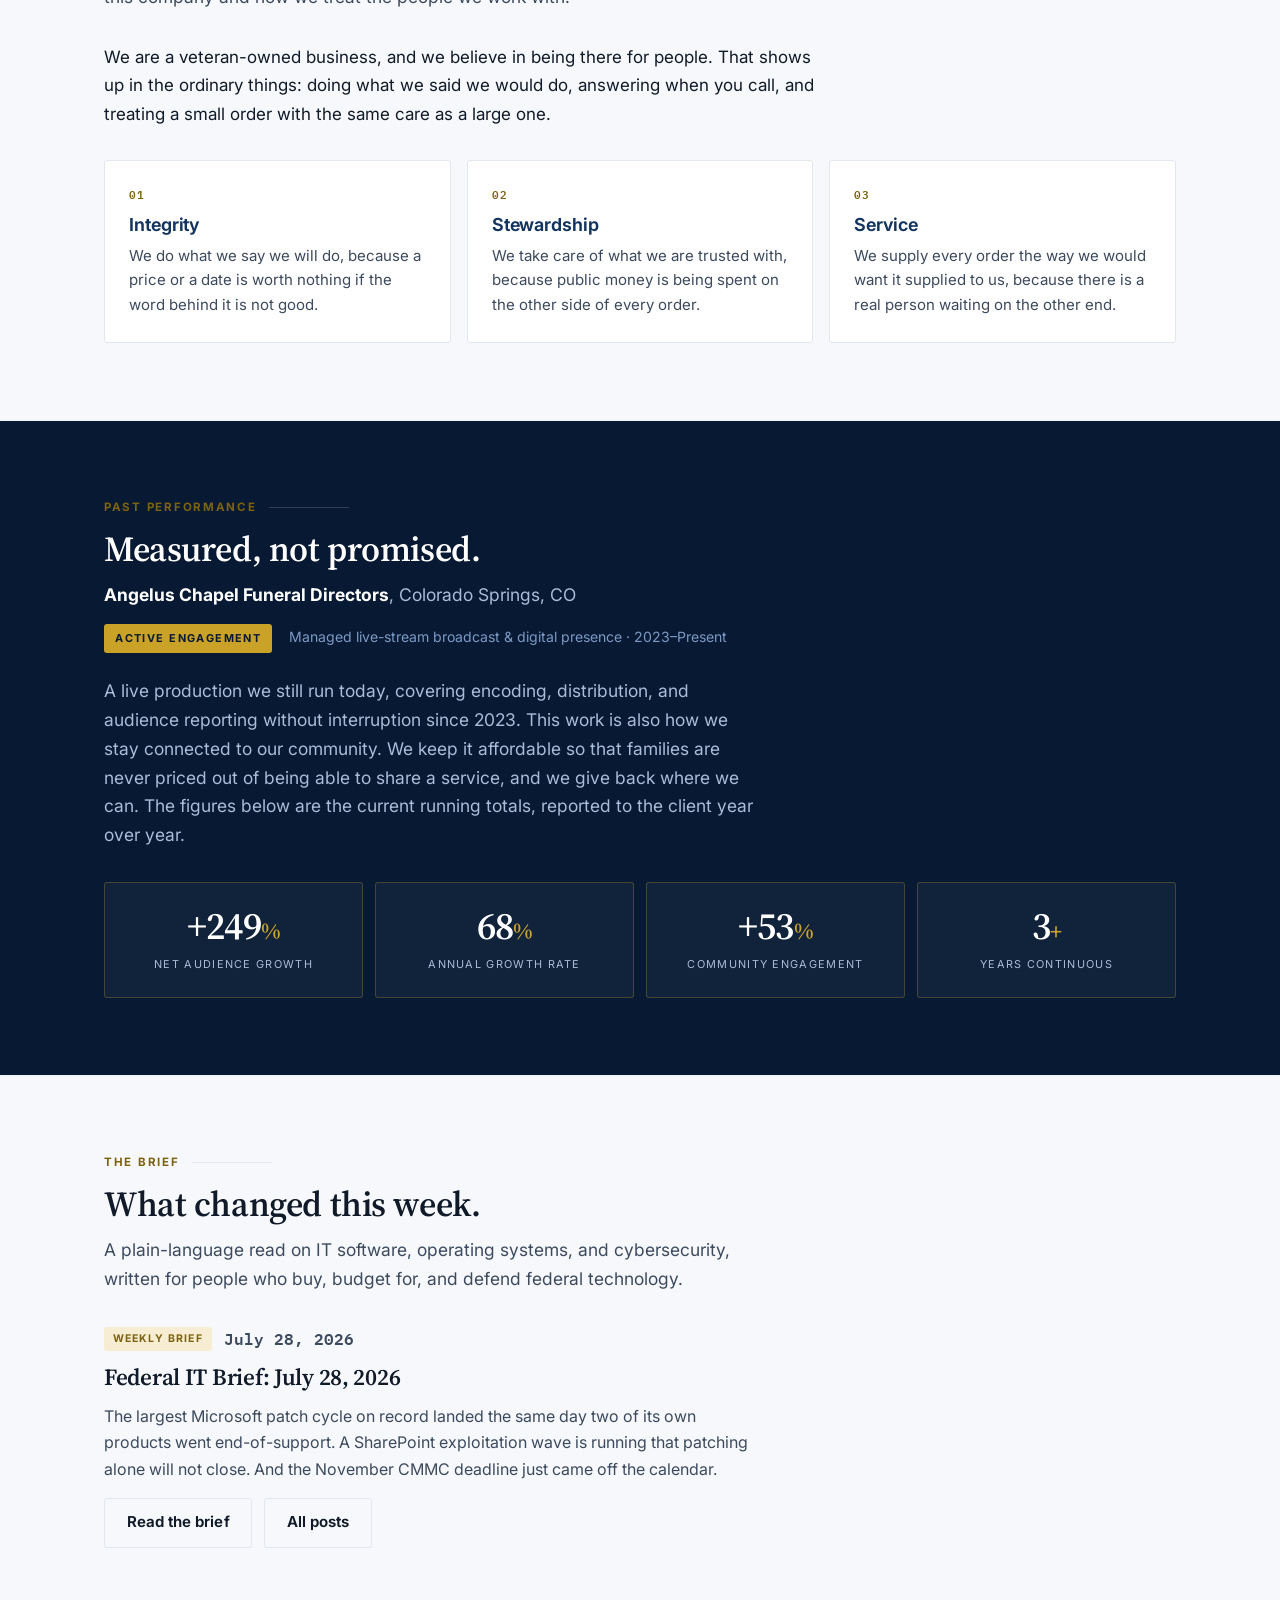
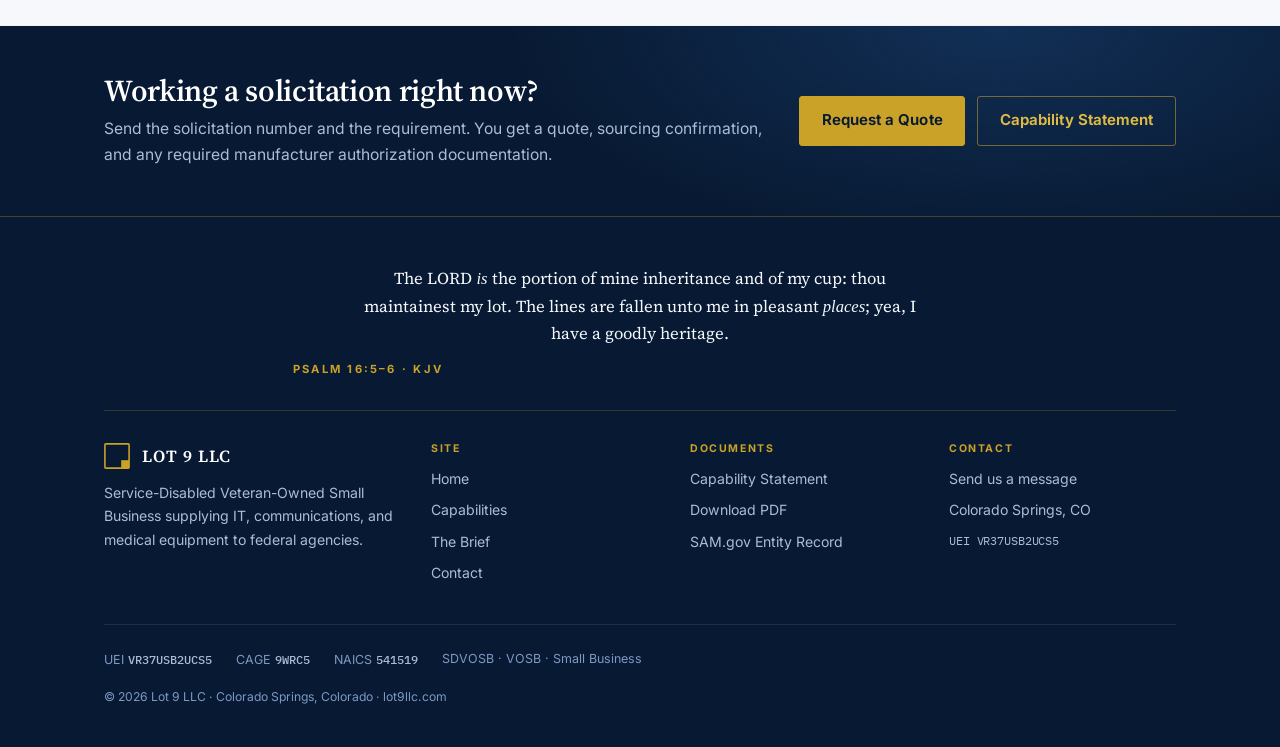
==== commit 2e1c02af: "Remove owner phone, email, and home address from the public capability statement The public capabili" ====
--- a/index.html
+++ b/index.html
@@ -243,23 +243,20 @@
       <article class="card">
         <span class="card-num">01</span>
         <h3>Integrity</h3>
-        <p>We do what we say we will do. If we give you a price or a date, we stand behind
-          it. If something cannot be done, we would rather tell you honestly than promise it
-          anyway.</p>
+        <p>We do what we say we will do, because a price or a date is worth nothing if the
+          word behind it is not good.</p>
       </article>
       <article class="card">
         <span class="card-num">02</span>
         <h3>Stewardship</h3>
-        <p>We try to take good care of what we are trusted with. Public money is being spent
-          on every order, so we price it fairly, source it through authorized channels, and keep
-          an honest record of the work.</p>
+        <p>We take care of what we are trusted with, because public money is being spent on
+          the other side of every order.</p>
       </article>
       <article class="card">
         <span class="card-num">03</span>
         <h3>Service</h3>
-        <p>There is a real person and a real need at the end of every order, whether that is
-          a VA medical center, a field unit, or a federal facility. We try to supply it the way
-          we would want it supplied to us.</p>
+        <p>We supply every order the way we would want it supplied to us, because there is a
+          real person waiting on the other end.</p>
       </article>
     </div>
   </div>
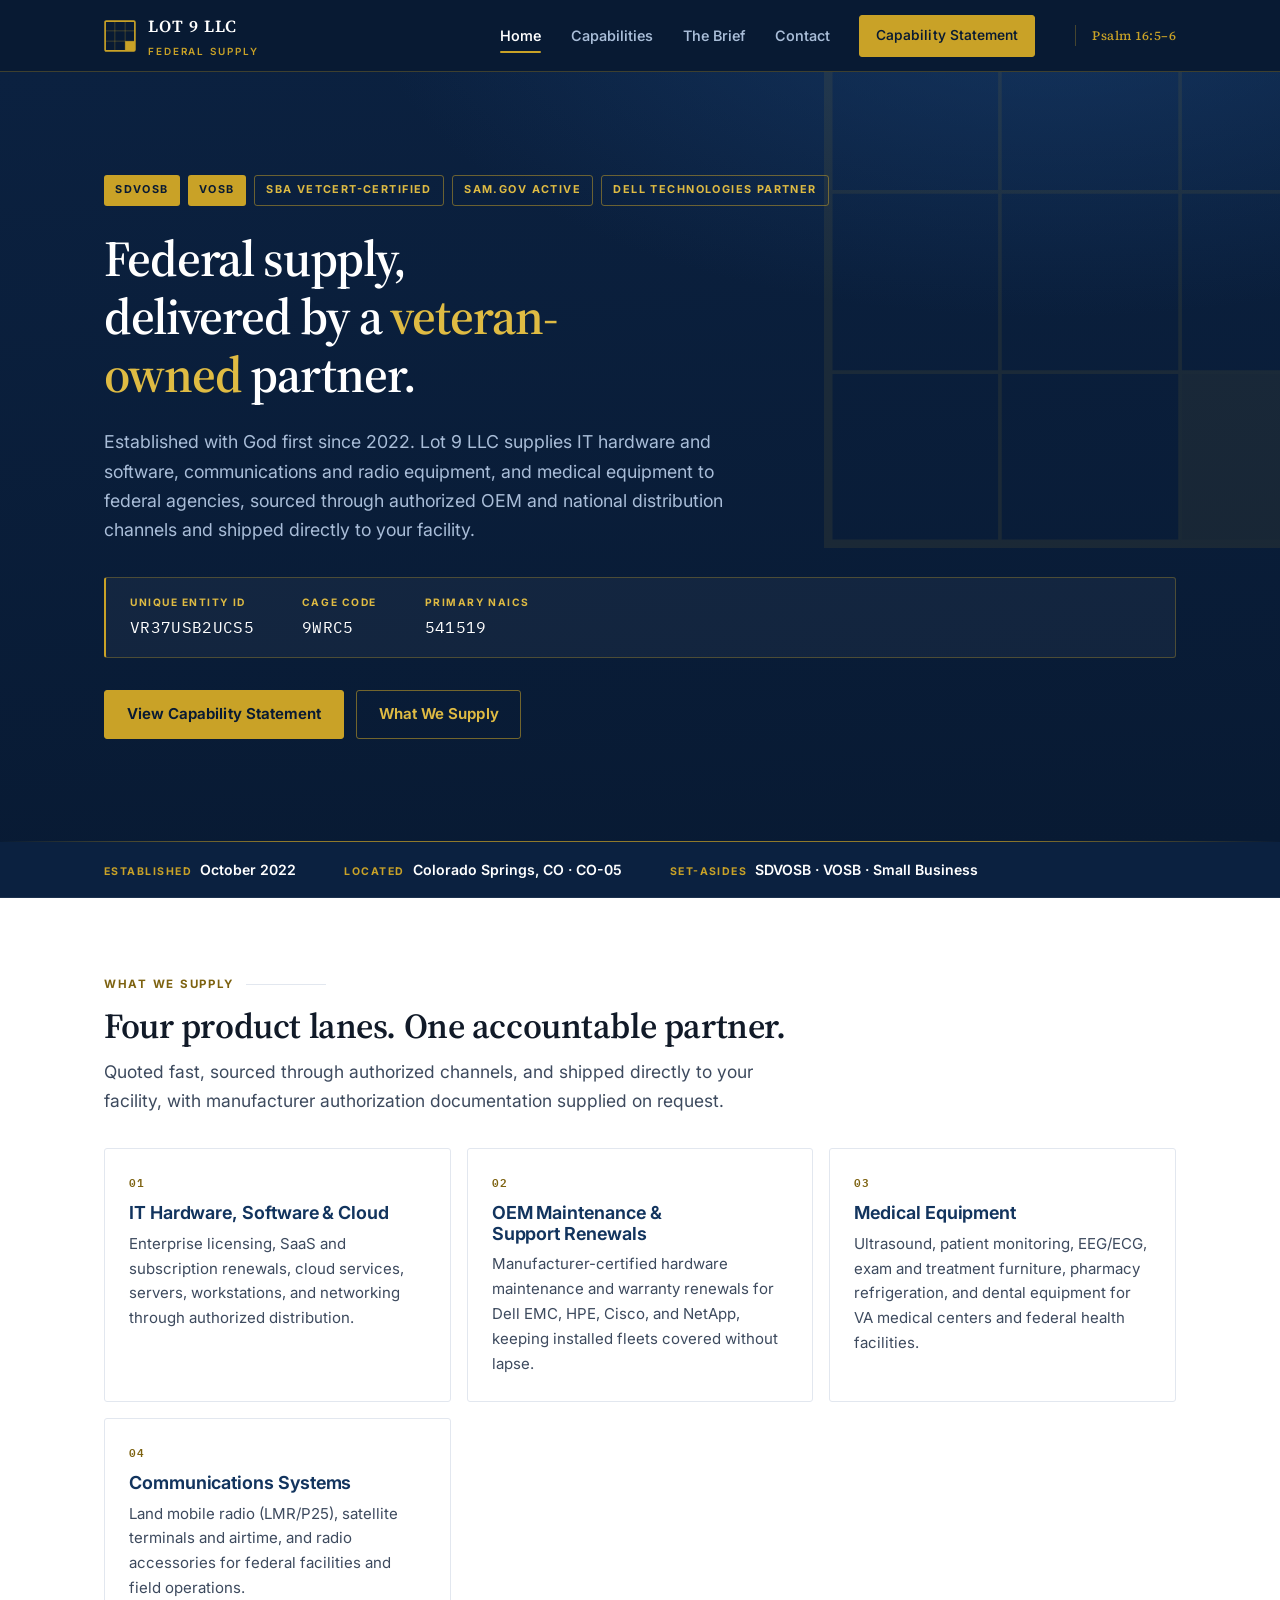
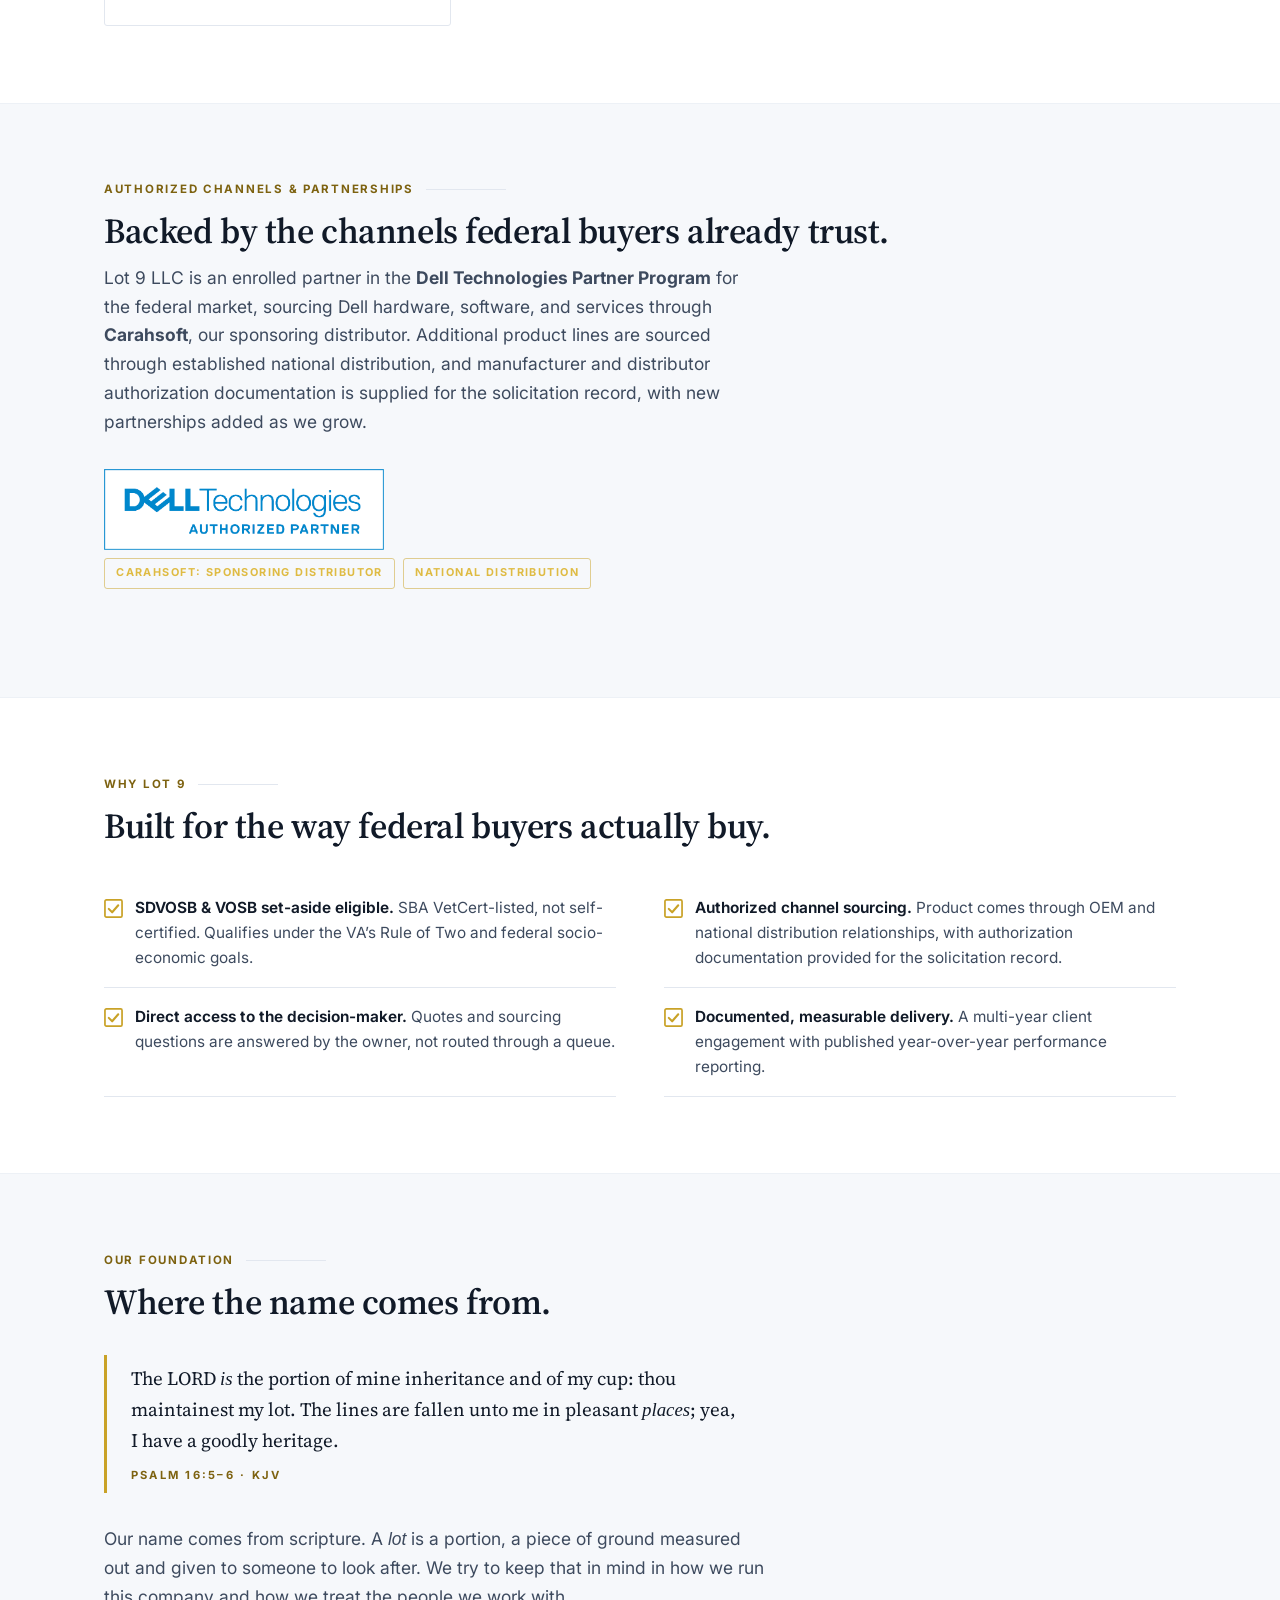
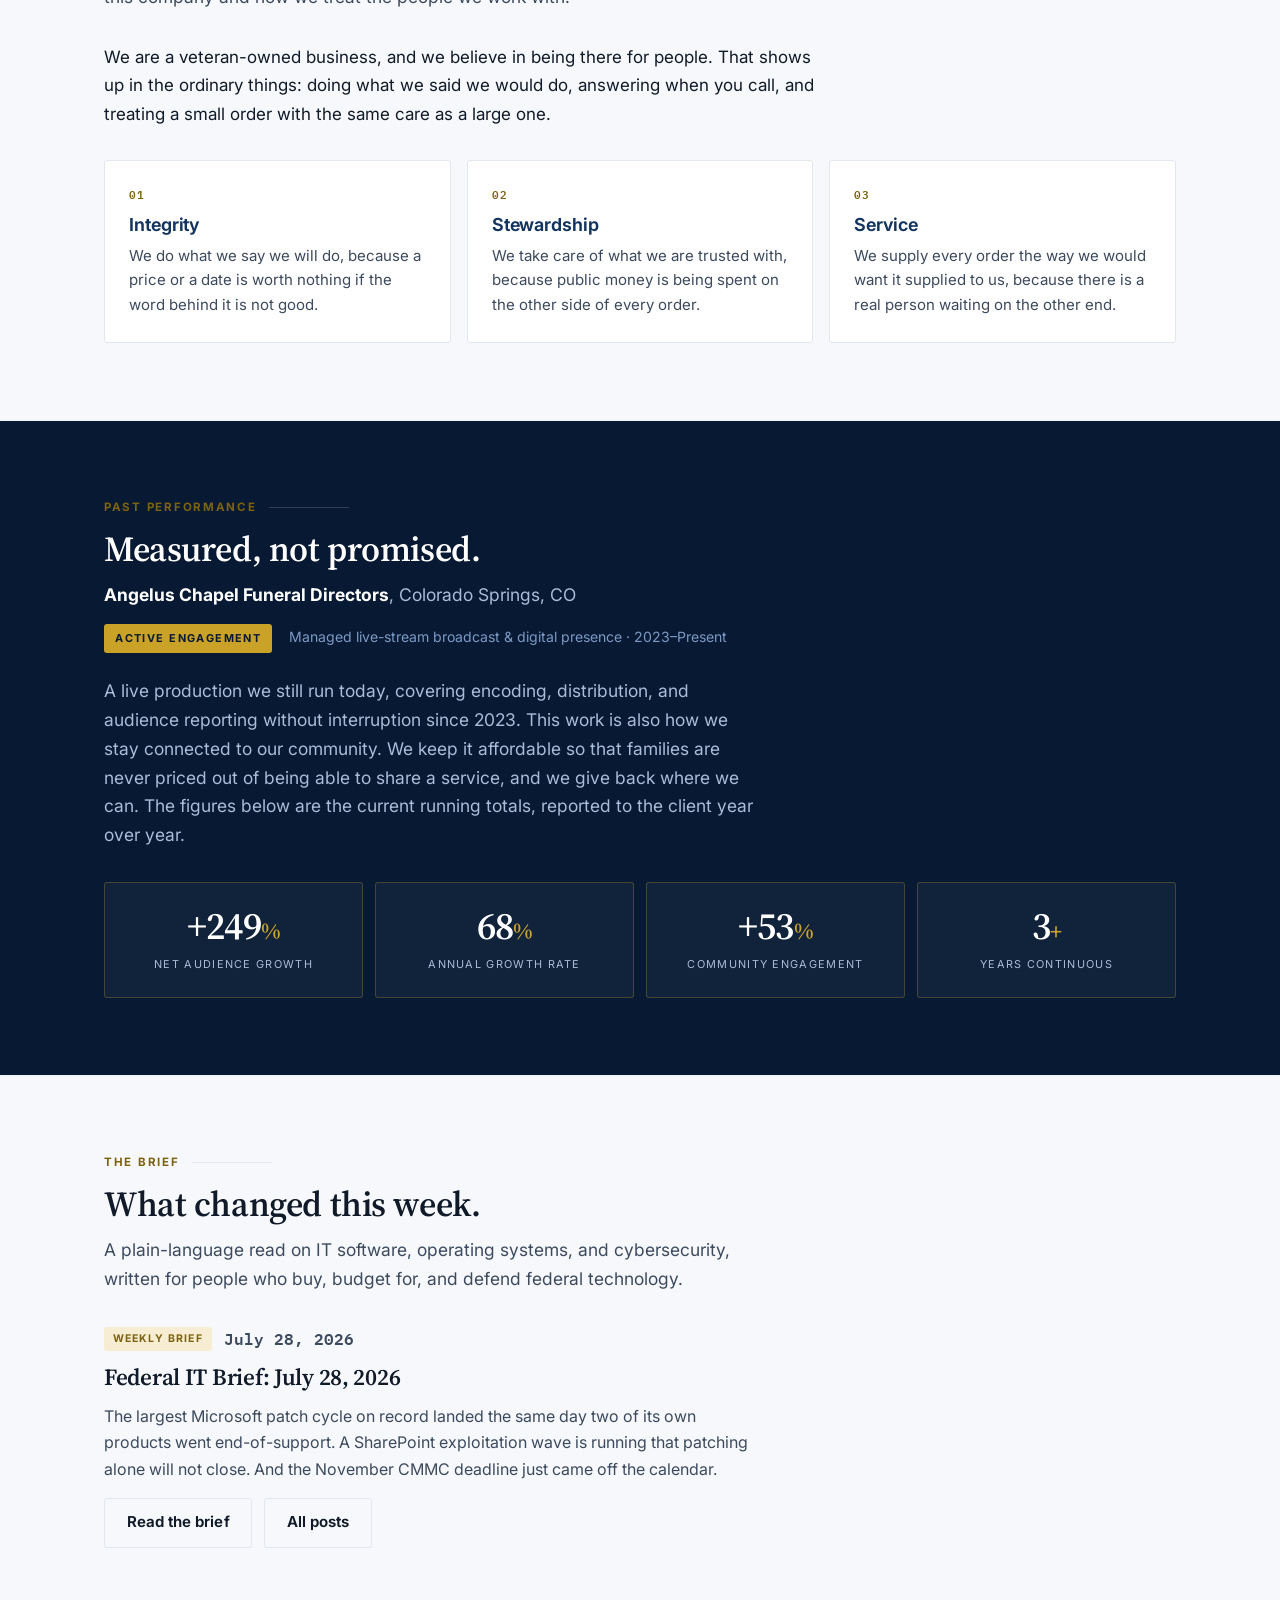
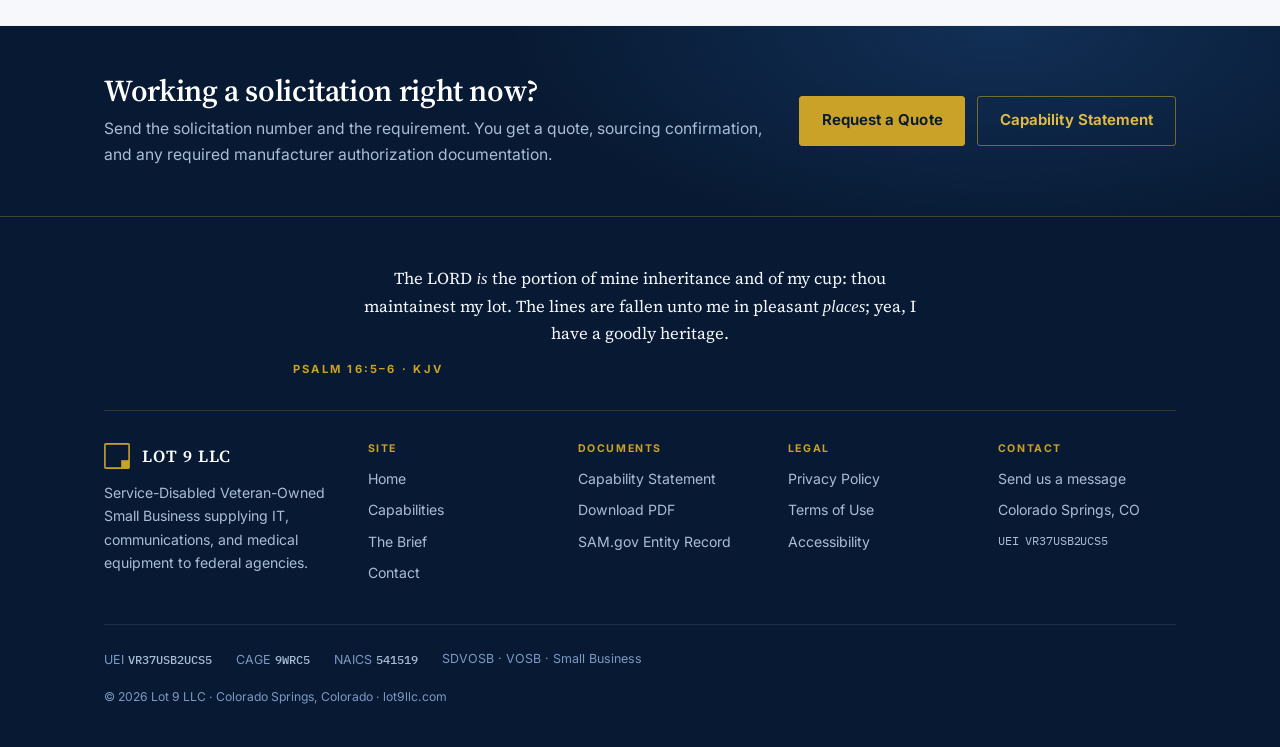
==== commit 2e703fb8: "Add Privacy Policy, Terms of Use, and Accessibility statement Three new pages, linked from a Legal c" ====
--- a/index.html
+++ b/index.html
@@ -375,6 +375,14 @@
           <li><a href="https://sam.gov/" rel="noopener">SAM.gov Entity Record</a></li>
         </ul>
       </div>
+      <div class="foot-legal-col">
+        <h3>Legal</h3>
+        <ul>
+          <li><a href="privacy.html">Privacy Policy</a></li>
+          <li><a href="terms.html">Terms of Use</a></li>
+          <li><a href="accessibility.html">Accessibility</a></li>
+        </ul>
+      </div>
       <div>
         <h3>Contact</h3>
         <ul>
--- a/assets/site.css
+++ b/assets/site.css
@@ -597,7 +597,34 @@
 }
 
 /* ---------------------------------------------------------------------------
-   16. PRINT
+   16. LEGAL PAGES (privacy, terms, accessibility)
+   Long-form prose. Narrower measure than the marketing pages because these are
+   read start to finish rather than scanned, and a dense legal page at the full
+   66ch shell is genuinely harder to follow.
+   ------------------------------------------------------------------------ */
+.legal{max-width:74ch;}
+.legal h2{
+  font-size:1.32rem;margin:var(--s7) 0 var(--s4);
+  padding-top:var(--s5);border-top:1px solid var(--line);
+}
+.legal h2:first-of-type{margin-top:0;padding-top:0;border-top:none;}
+.legal h3{font-size:1rem;margin:var(--s5) 0 var(--s3);color:var(--navy-700);}
+.legal p,.legal li{font-size:1rem;line-height:1.7;color:var(--ink-soft);}
+.legal p{max-width:none;}
+.legal ul{margin:0 0 var(--s4);padding-left:var(--s5);}
+.legal li{margin-bottom:var(--s2);}
+.legal li::marker{color:var(--accent);}
+.legal b,.legal strong{color:var(--fg);font-weight:650;}
+.legal a{color:var(--navy-600);text-decoration:underline;}
+.legal .callout{margin:var(--s5) 0;}
+.legal-meta{
+  font-family:var(--mono);font-size:.82rem;color:var(--muted);
+  padding-bottom:var(--s5);margin-bottom:var(--s6);
+  border-bottom:1px solid var(--line);
+}
+
+/* ---------------------------------------------------------------------------
+   17. PRINT
    ------------------------------------------------------------------------ */
 @media print{
   .site-head,.site-foot,.cta-band,.nav-btn{display:none!important;}
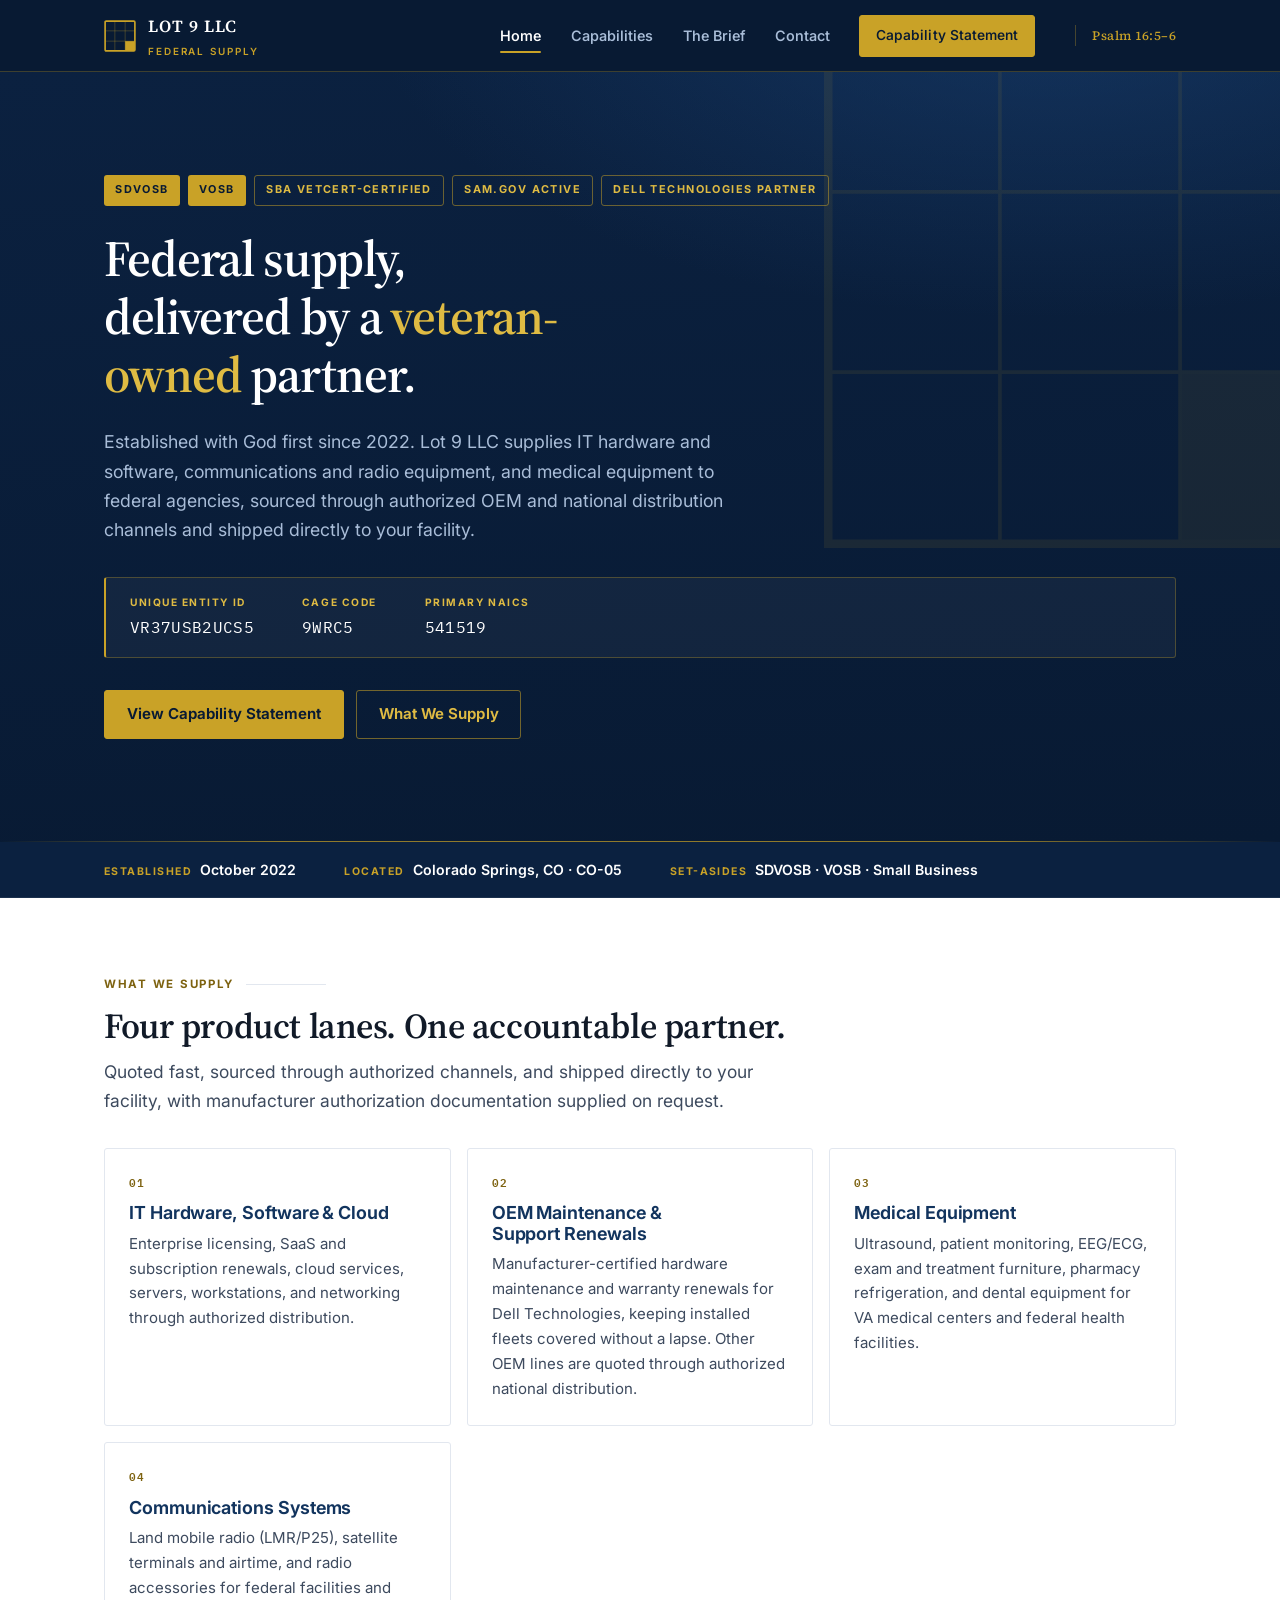
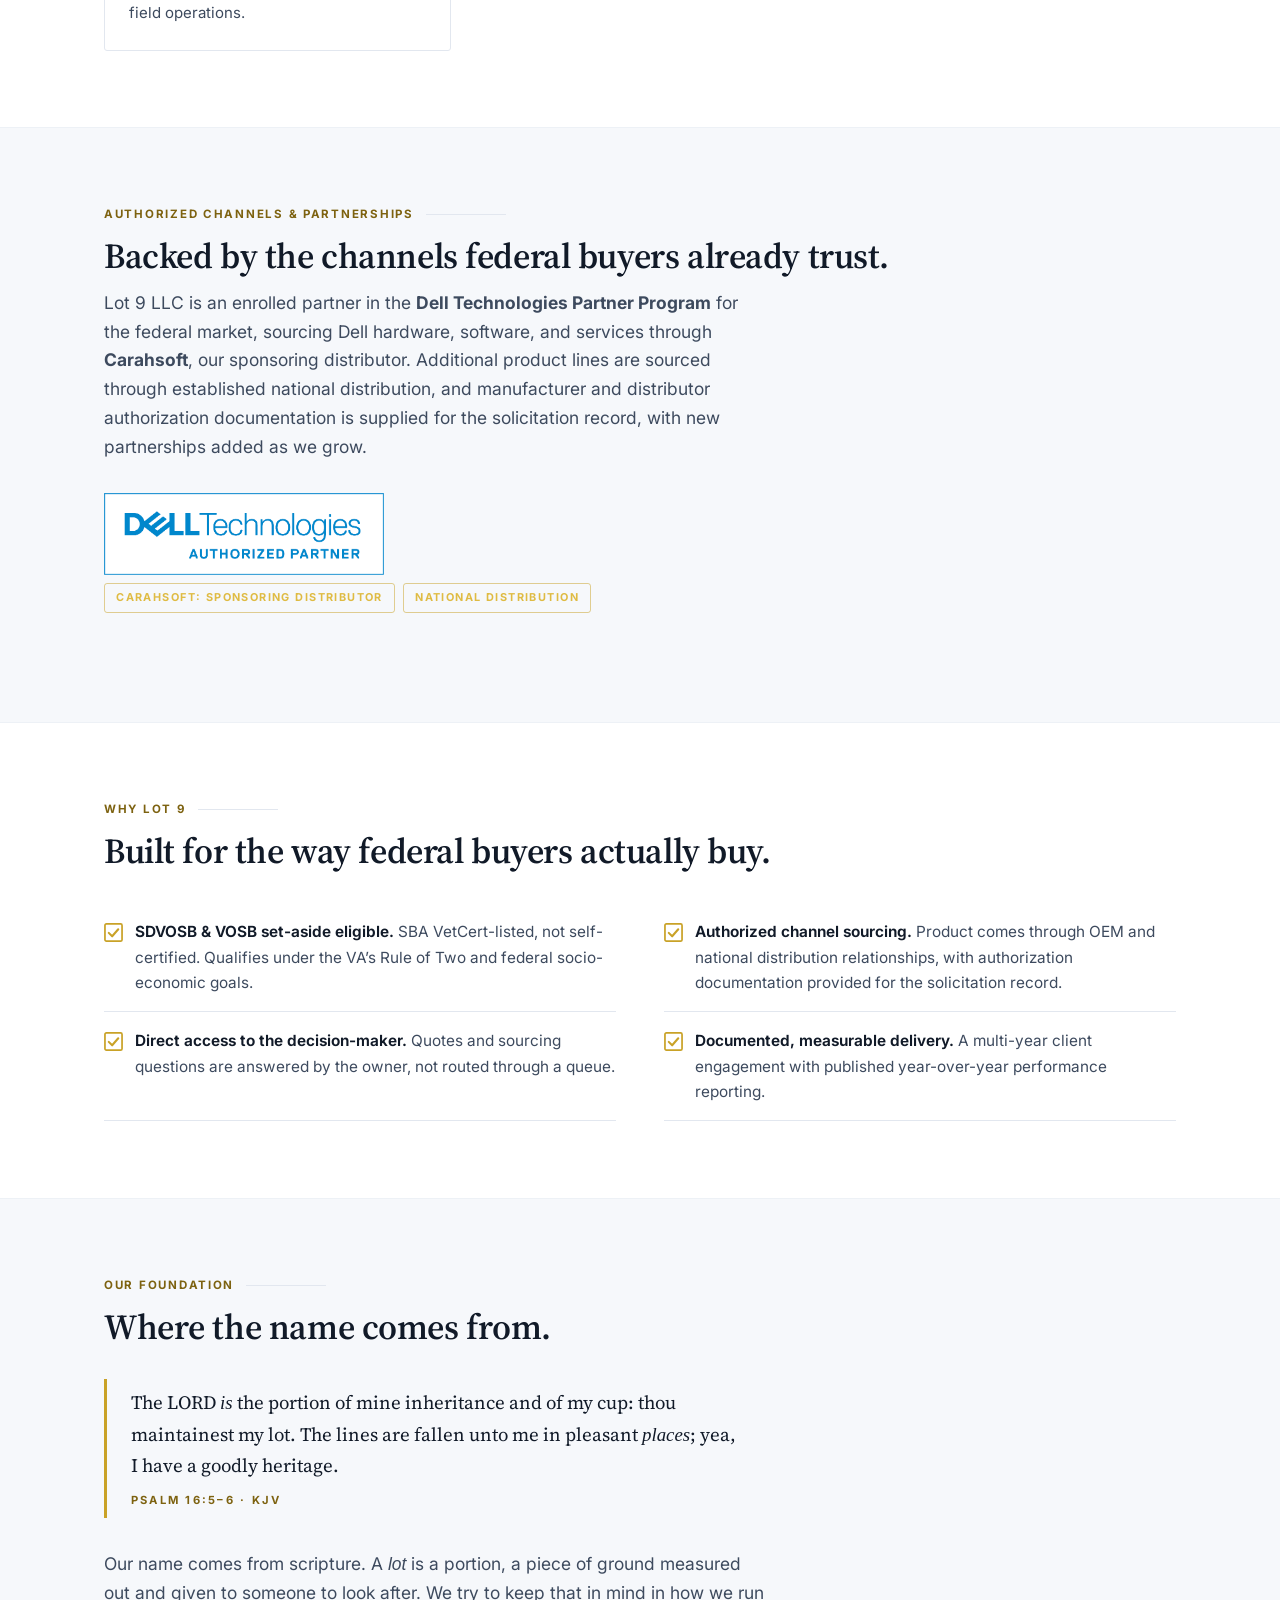
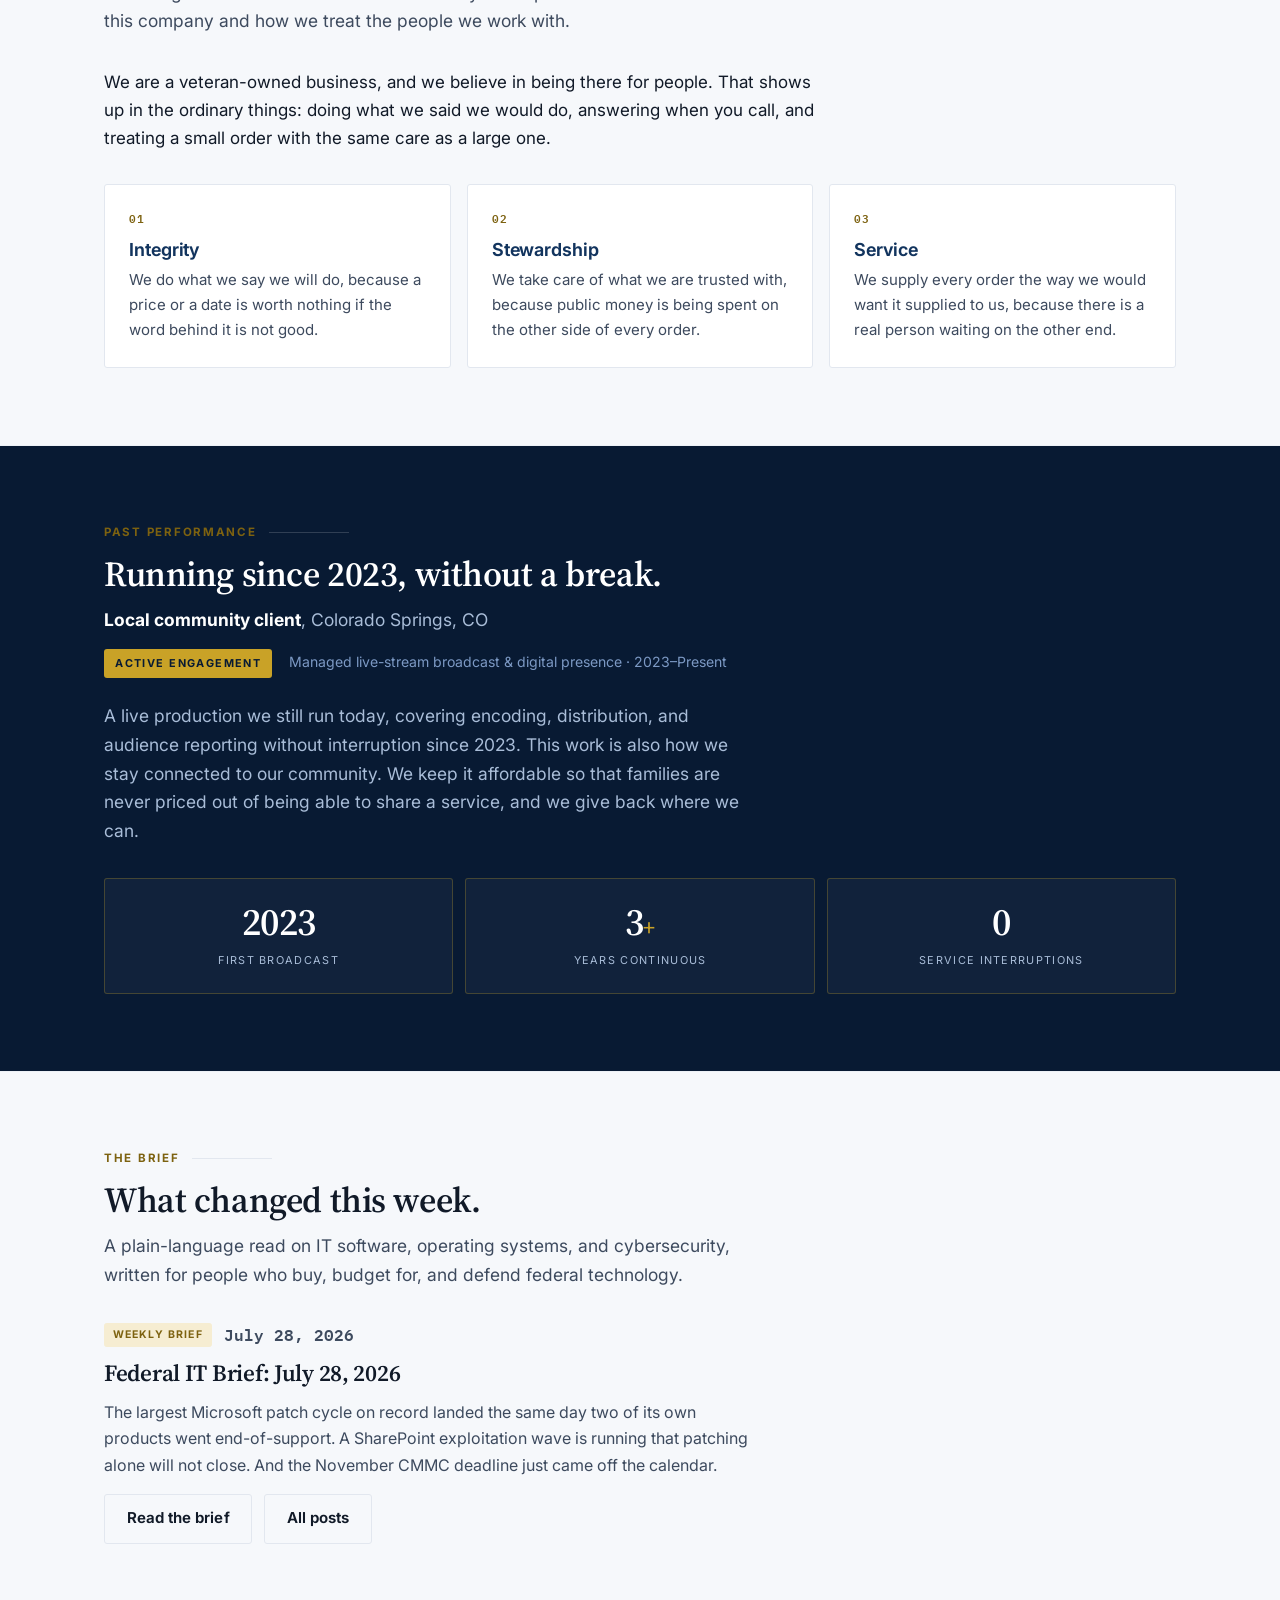
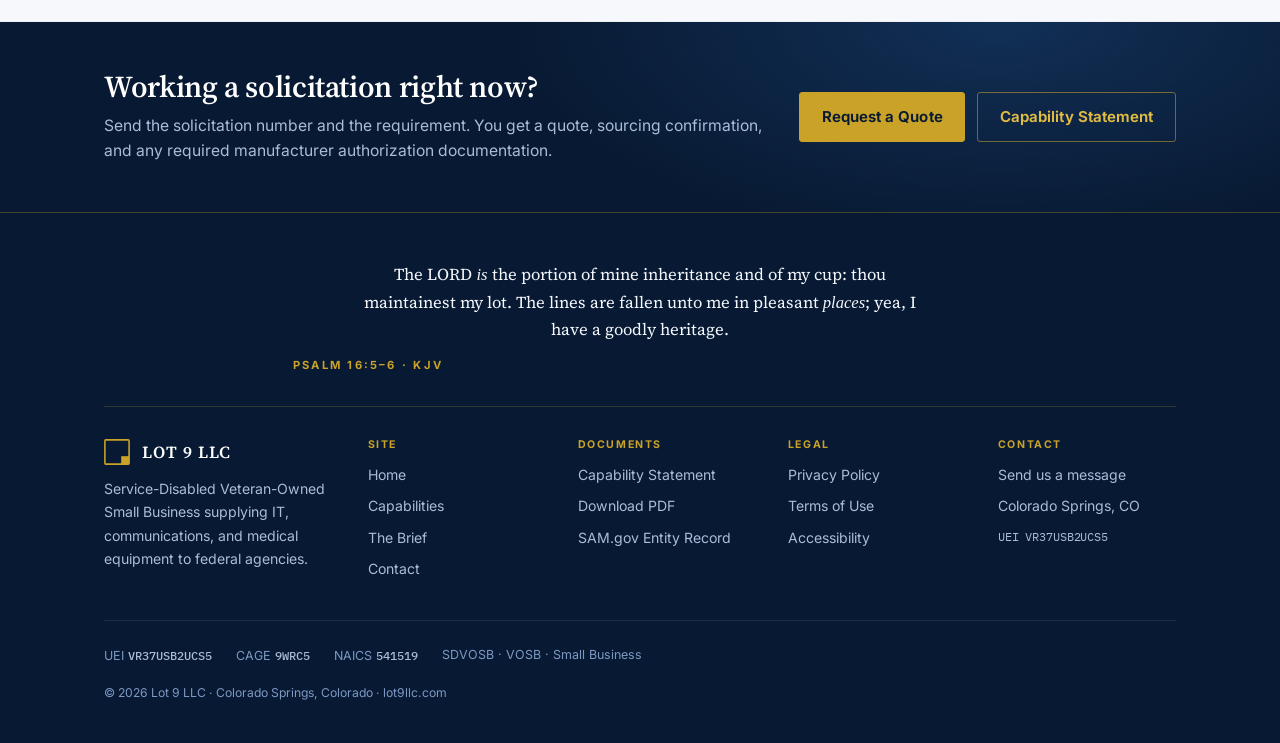
==== commit f7f7d5ea: "Correct four accuracy problems in the marketing claims OEM maintenance narrowed to Dell. The site cl" ====
--- a/index.html
+++ b/index.html
@@ -140,8 +140,9 @@
       <article class="card">
         <span class="card-num">02</span>
         <h3>OEM Maintenance &amp; Support Renewals</h3>
-        <p>Manufacturer-certified hardware maintenance and warranty renewals for Dell EMC, HPE,
-          Cisco, and NetApp, keeping installed fleets covered without lapse.</p>
+        <p>Manufacturer-certified hardware maintenance and warranty renewals for Dell
+          Technologies, keeping installed fleets covered without a lapse. Other OEM lines are
+          quoted through authorized national distribution.</p>
       </article>
       <article class="card">
         <span class="card-num">03</span>
@@ -267,9 +268,9 @@
   <div class="wrap">
     <div class="section-head">
       <p class="eyebrow">Past Performance</p>
-      <h2>Measured, not promised.</h2>
-      <p class="lede" style="margin-bottom:var(--s3);"><strong style="color:#fff;">Angelus Chapel
-        Funeral Directors</strong>, Colorado Springs, CO</p>
+      <h2>Running since 2023, without a break.</h2>
+      <p class="lede" style="margin-bottom:var(--s3);"><strong style="color:#fff;">Local
+        community client</strong>, Colorado Springs, CO</p>
       <p style="margin-bottom:var(--s5);">
         <span class="chip chip-solid">Active engagement</span>
         <span class="small" style="color:var(--navy-400);margin-left:var(--s3);">Managed
@@ -278,14 +279,12 @@
         covering encoding, distribution, and audience reporting without interruption since 2023.
         This work is also how we stay connected to our community. We keep it affordable so that
         families are never priced out of being able to share a service, and we give back where we
-        can. The figures below are the current running totals, reported to the client year over
-        year.</p>
+        can.</p>
     </div>
     <div class="metrics">
-      <div class="metric"><div class="n">+249<span class="u">%</span></div><div class="l">Net Audience Growth</div></div>
-      <div class="metric"><div class="n">68<span class="u">%</span></div><div class="l">Annual Growth Rate</div></div>
-      <div class="metric"><div class="n">+53<span class="u">%</span></div><div class="l">Community Engagement</div></div>
+      <div class="metric"><div class="n">2023</div><div class="l">First Broadcast</div></div>
       <div class="metric"><div class="n">3<span class="u">+</span></div><div class="l">Years Continuous</div></div>
+      <div class="metric"><div class="n">0</div><div class="l">Service Interruptions</div></div>
     </div>
   </div>
 </section>
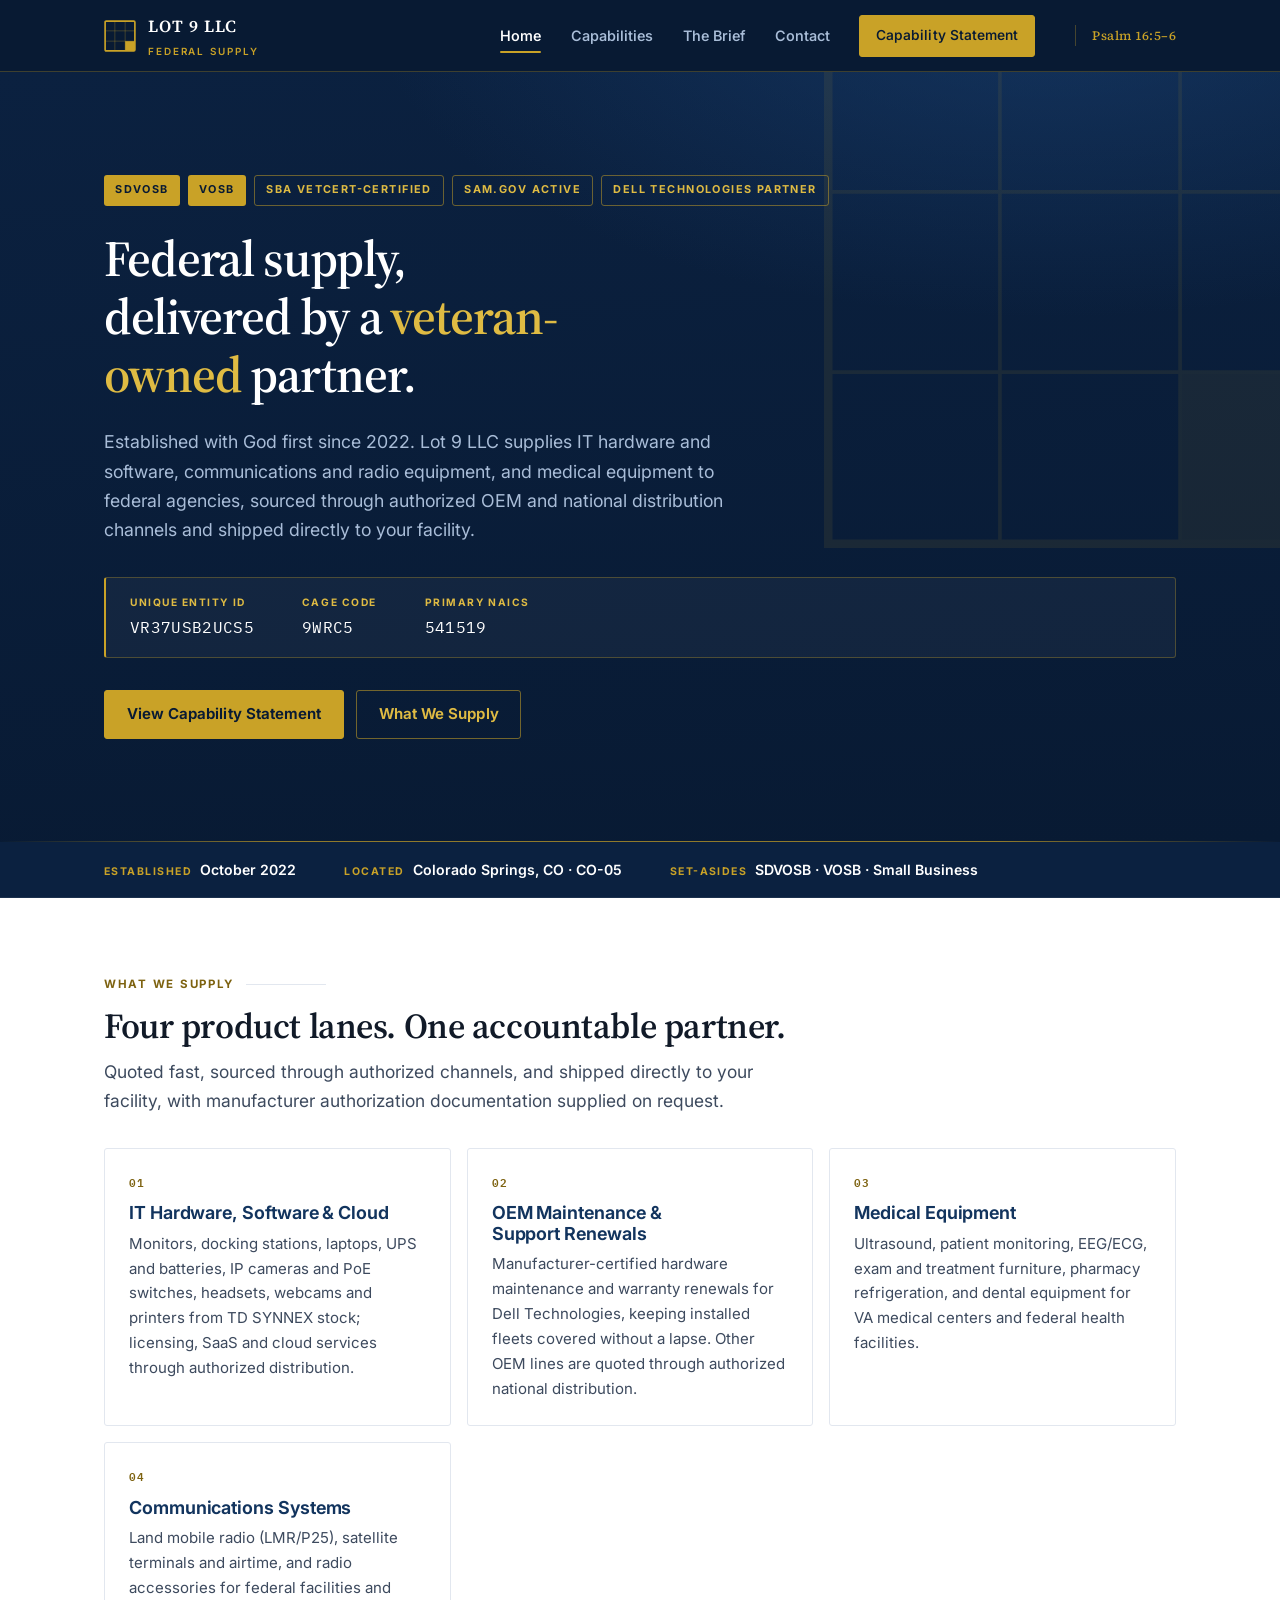
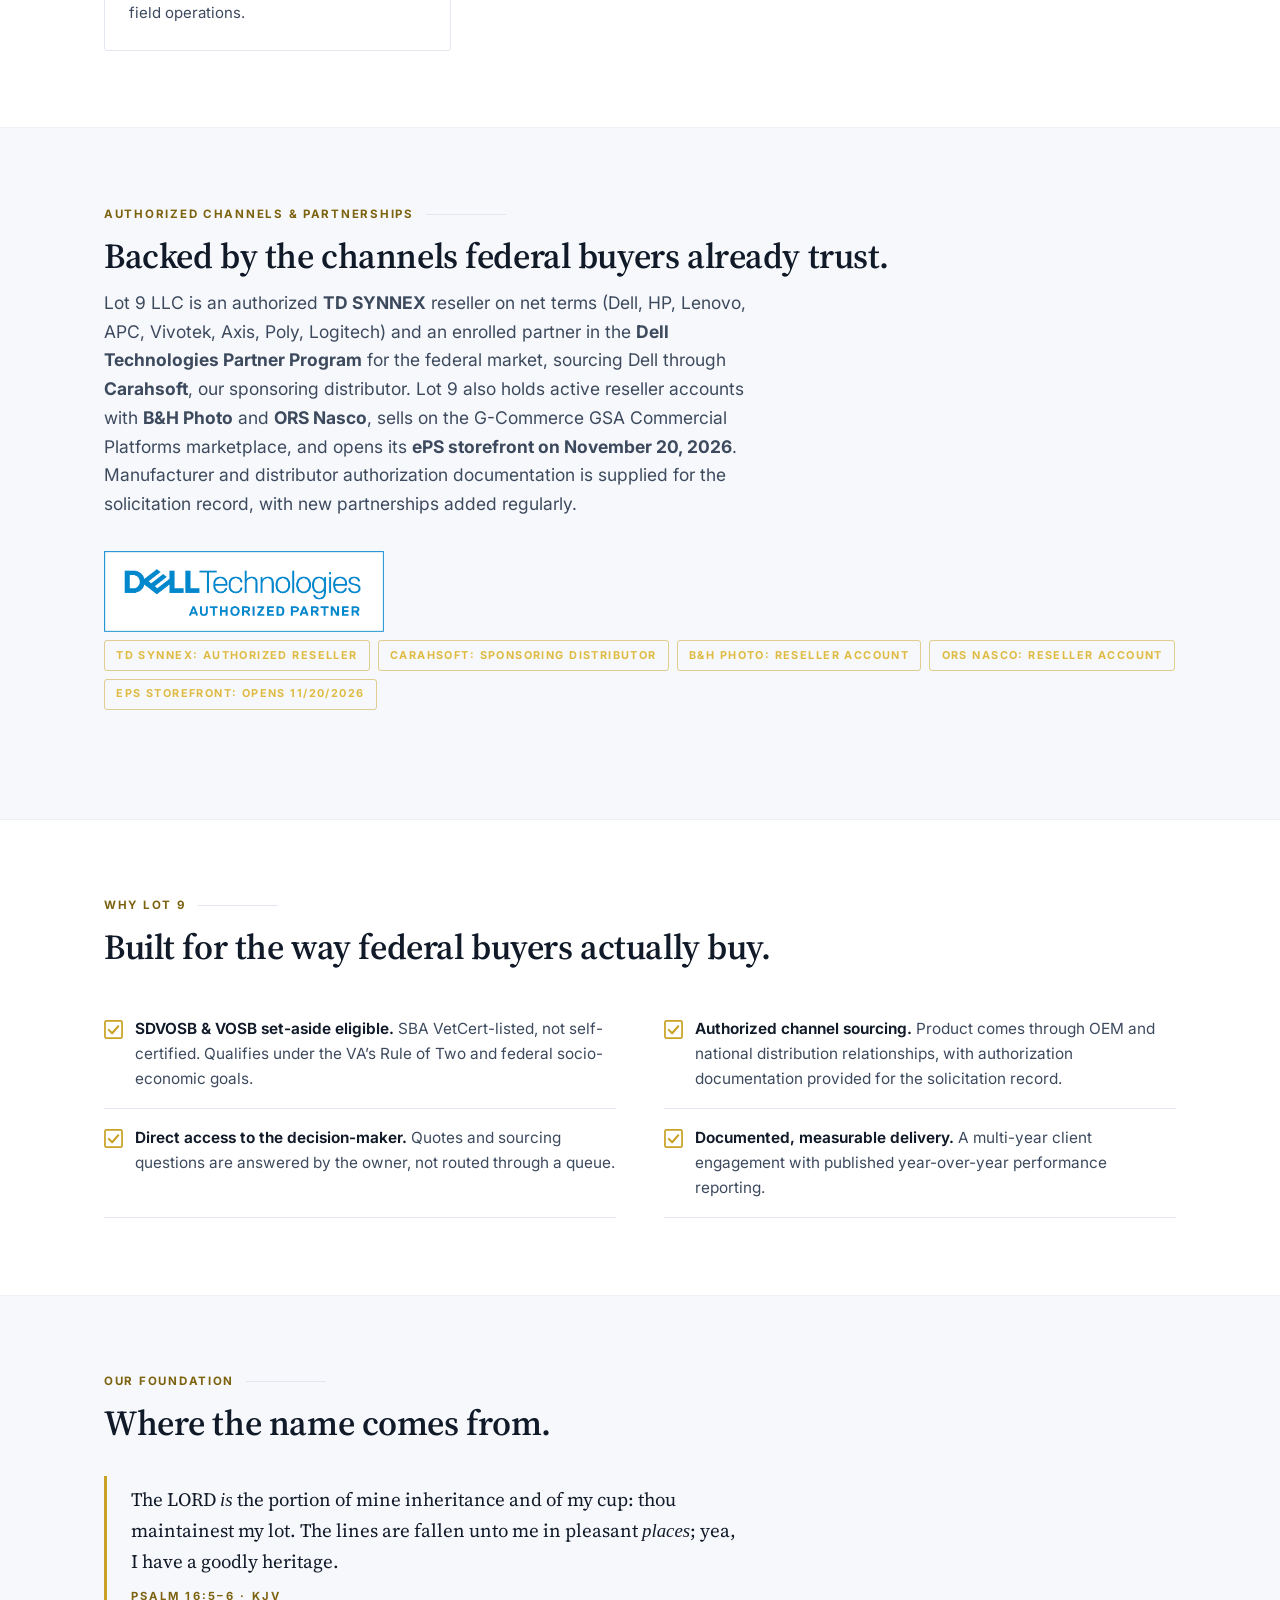
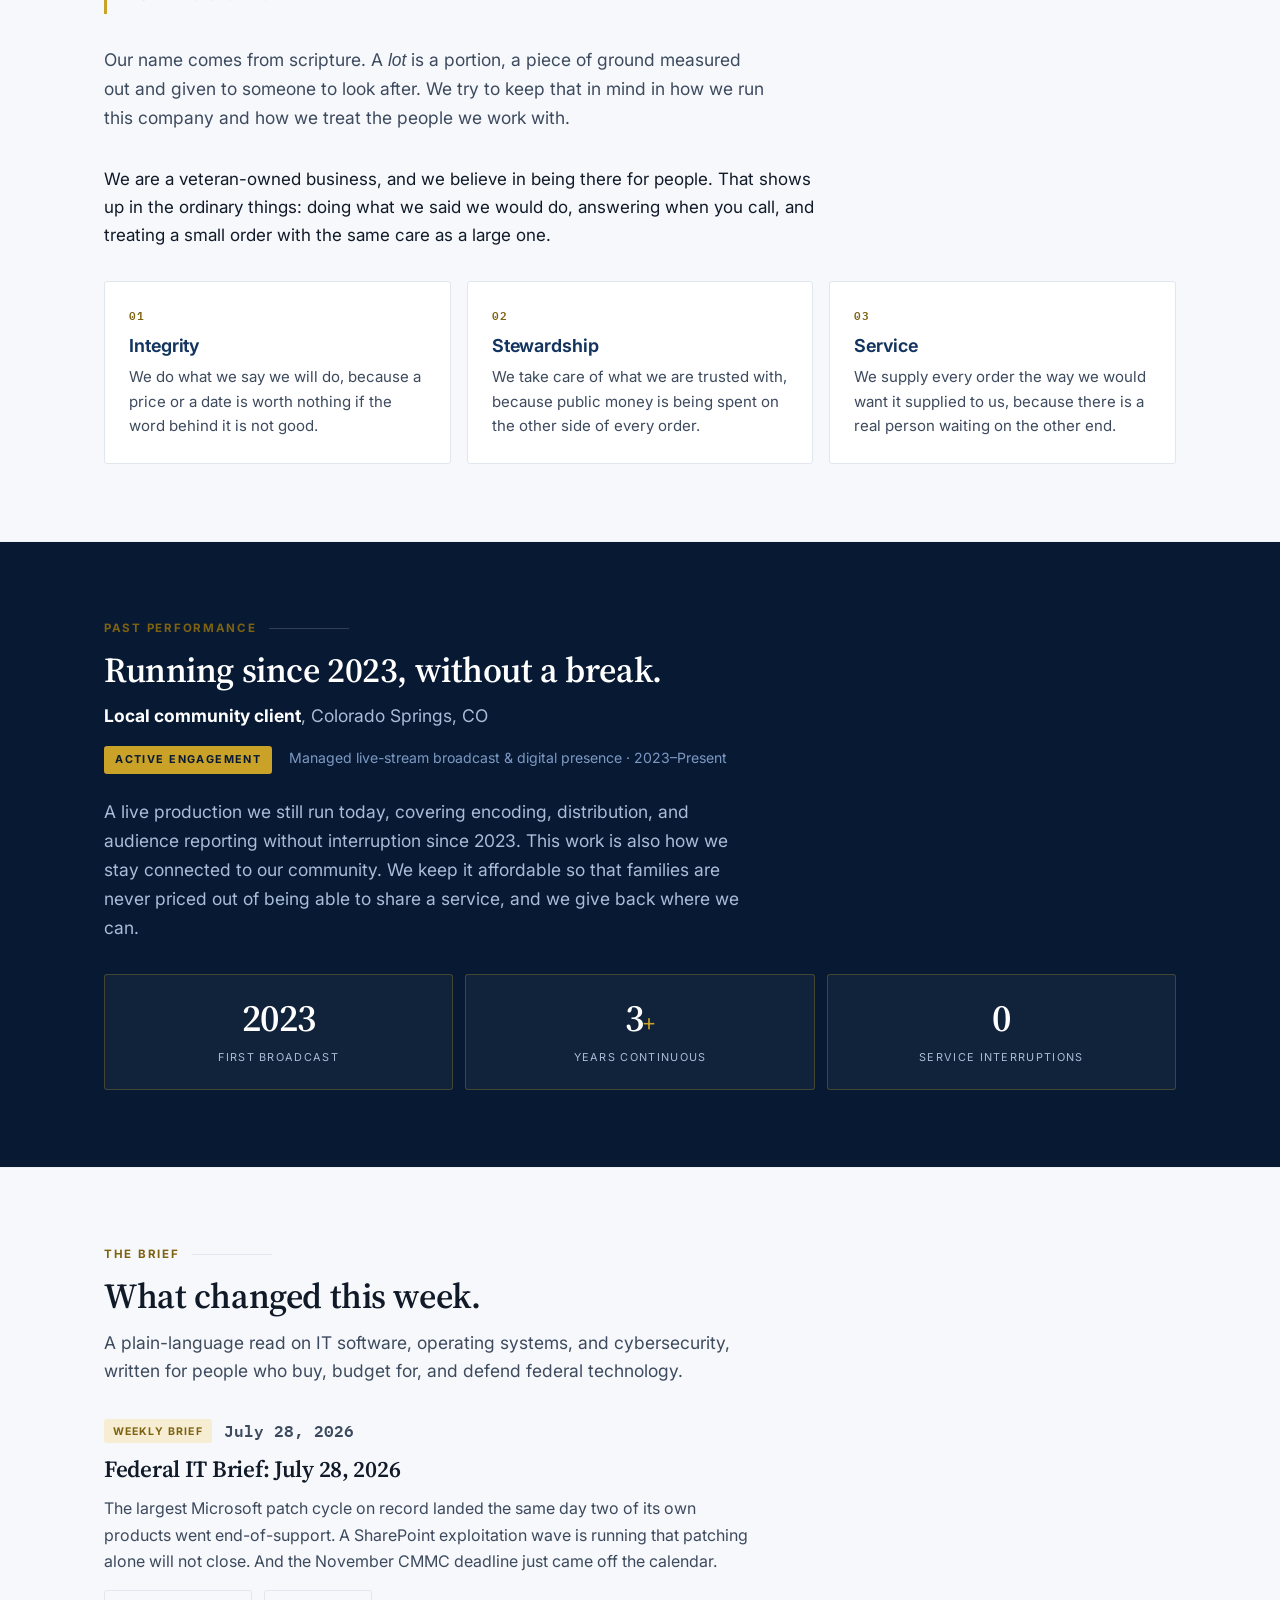
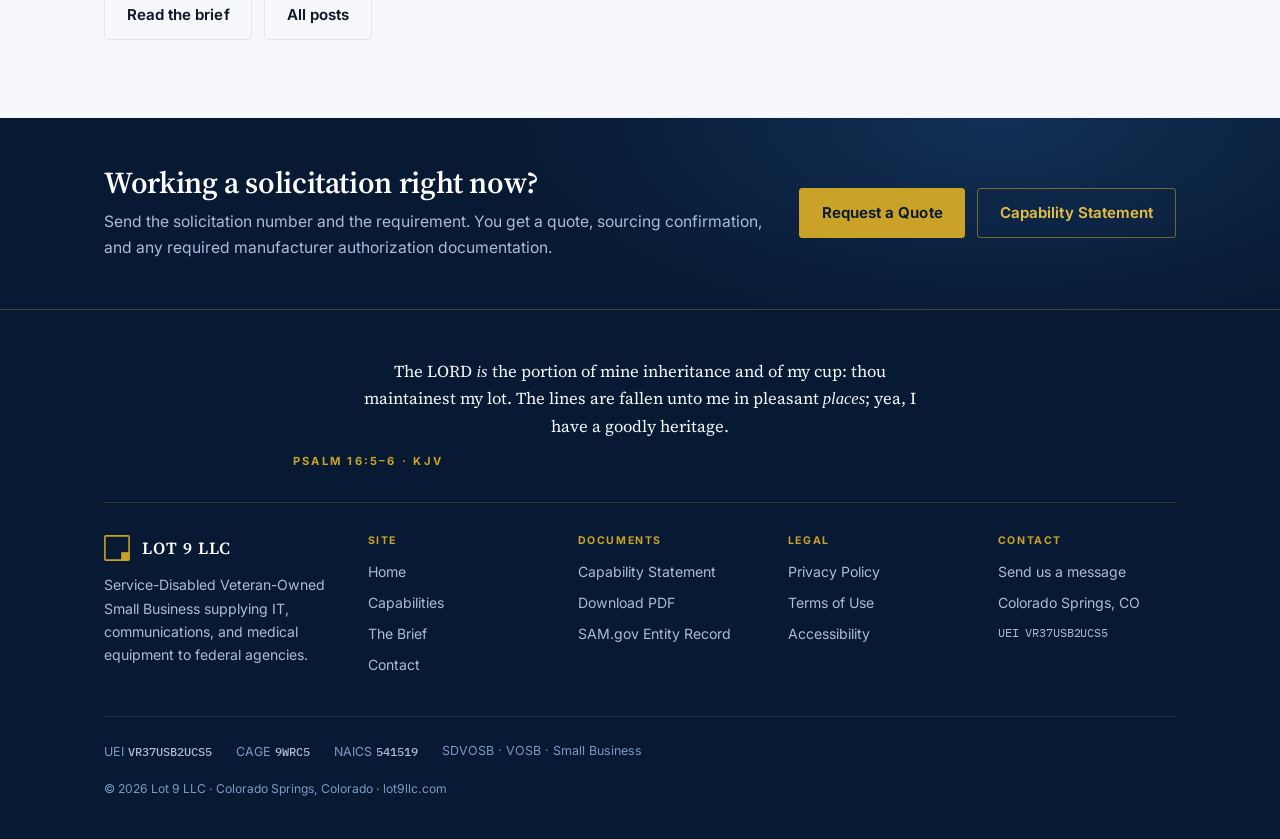
==== commit d8695ad8: "Authorized dealer for Dell Technologies and TD SYNNEX, B&H and ORS Nasco accounts, ePS storefront op" ====
--- a/index.html
+++ b/index.html
@@ -134,8 +134,9 @@
       <article class="card">
         <span class="card-num">01</span>
         <h3>IT Hardware, Software &amp; Cloud</h3>
-        <p>Enterprise licensing, SaaS and subscription renewals, cloud services, servers,
-          workstations, and networking through authorized distribution.</p>
+        <p>Monitors, docking stations, laptops, UPS and batteries, IP cameras and PoE switches,
+          headsets, webcams and printers from TD SYNNEX stock; licensing, SaaS and cloud
+          services through authorized distribution.</p>
       </article>
       <article class="card">
         <span class="card-num">02</span>
@@ -166,18 +167,24 @@
     <div class="section-head">
       <p class="eyebrow">Authorized Channels &amp; Partnerships</p>
       <h2>Backed by the channels federal buyers already trust.</h2>
-      <p class="lede">Lot 9 LLC is an enrolled partner in the <strong>Dell Technologies Partner
-        Program</strong> for the federal market, sourcing Dell hardware, software, and services
-        through <strong>Carahsoft</strong>, our sponsoring distributor. Additional product lines are
-        sourced through established national distribution, and manufacturer and distributor
-        authorization documentation is supplied for the solicitation record, with new
-        partnerships added as we grow.</p>
+      <p class="lede">Lot 9 LLC is an authorized <strong>TD SYNNEX</strong> reseller on net terms
+        (Dell, HP, Lenovo, APC, Vivotek, Axis, Poly, Logitech) and an enrolled partner in the
+        <strong>Dell Technologies Partner Program</strong> for the federal market, sourcing Dell
+        through <strong>Carahsoft</strong>, our sponsoring distributor. Lot 9 also holds active
+        reseller accounts with <strong>B&amp;H Photo</strong> and <strong>ORS Nasco</strong>, sells
+        on the G-Commerce GSA Commercial Platforms marketplace, and opens its <strong>ePS
+        storefront on November 20, 2026</strong>. Manufacturer and distributor authorization
+        documentation is supplied for the solicitation record, with new partnerships added
+        regularly.</p>
       <img src="assets/dell-authorized-partner.png" alt="Dell Technologies Authorized Partner"
         width="879" height="255"
         style="width:min(280px,72%);height:auto;display:block;margin:var(--s5) 0 var(--s2);">
       <div class="chips">
+        <span class="chip chip-line">TD SYNNEX: Authorized Reseller</span>
         <span class="chip chip-line">Carahsoft: Sponsoring Distributor</span>
-        <span class="chip chip-line">National Distribution</span>
+        <span class="chip chip-line">B&amp;H Photo: Reseller Account</span>
+        <span class="chip chip-line">ORS Nasco: Reseller Account</span>
+        <span class="chip chip-line">ePS Storefront: Opens 11/20/2026</span>
       </div>
     </div>
   </div>
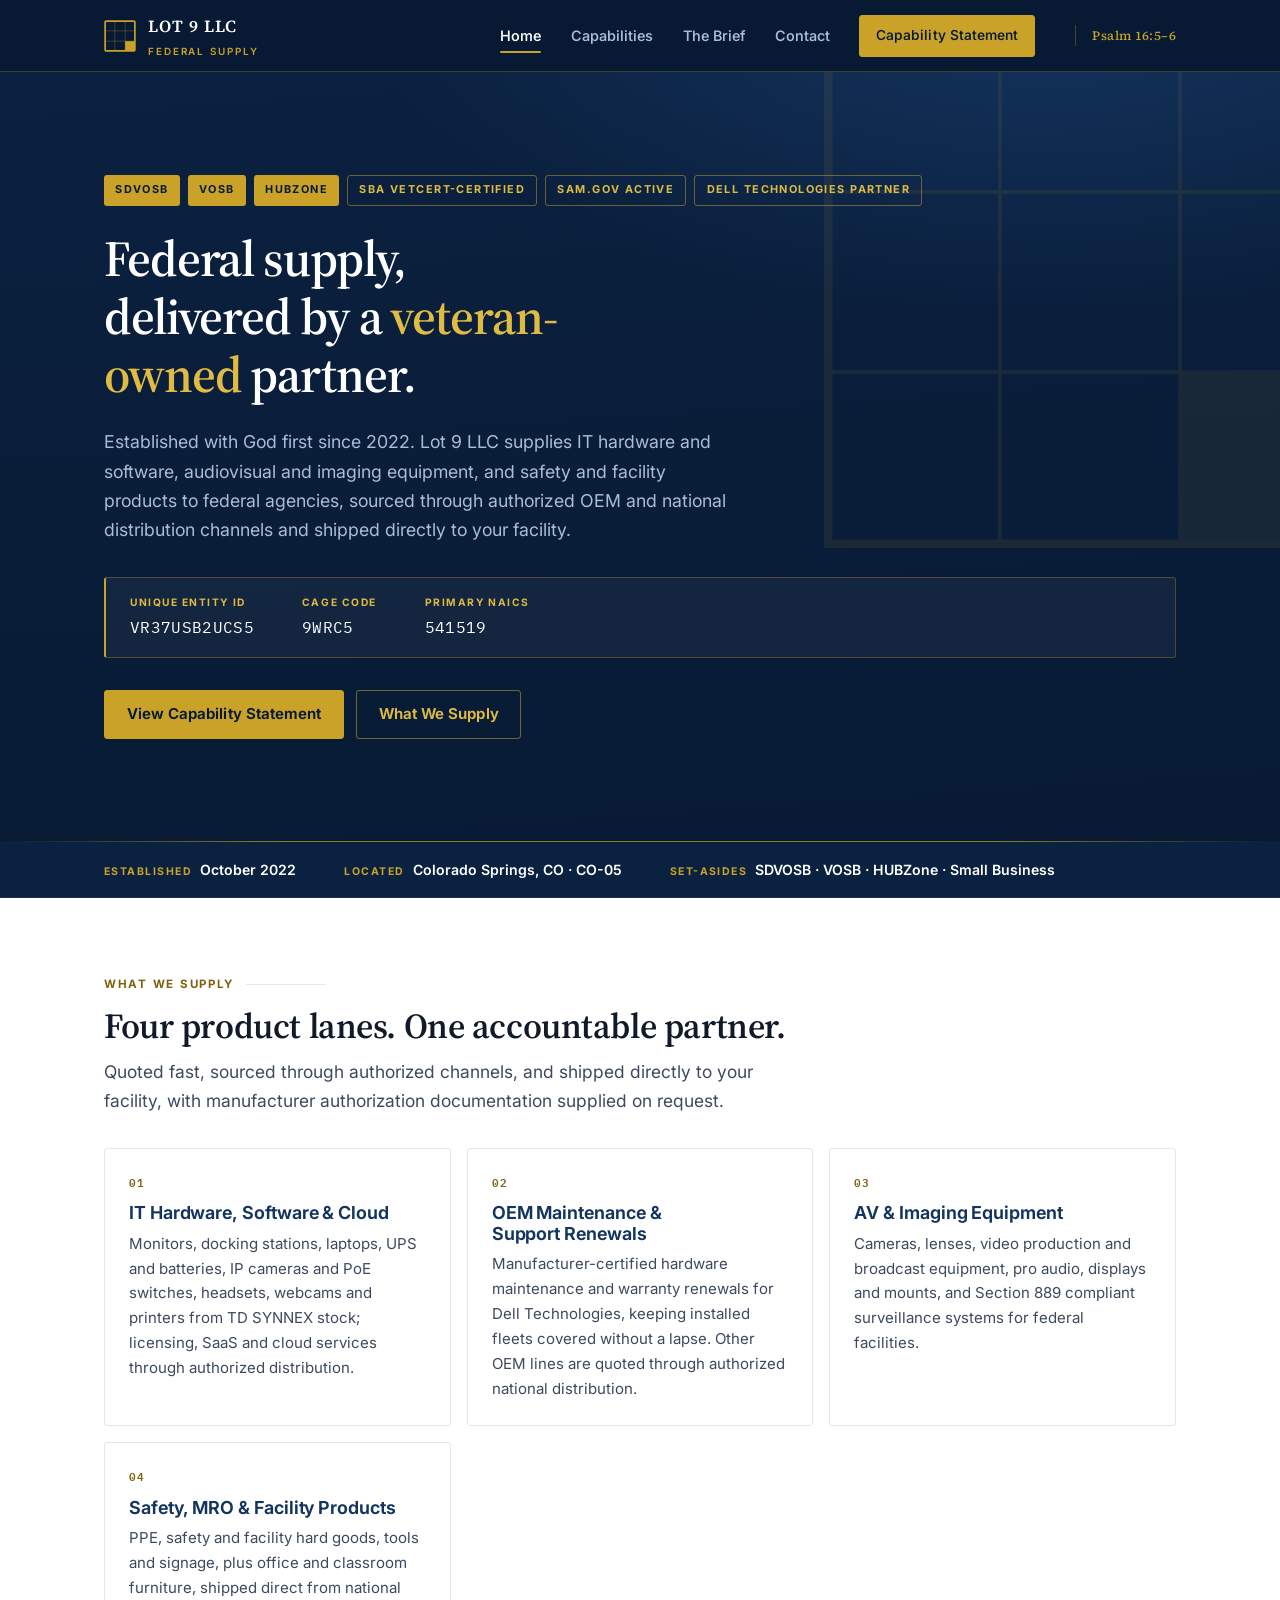
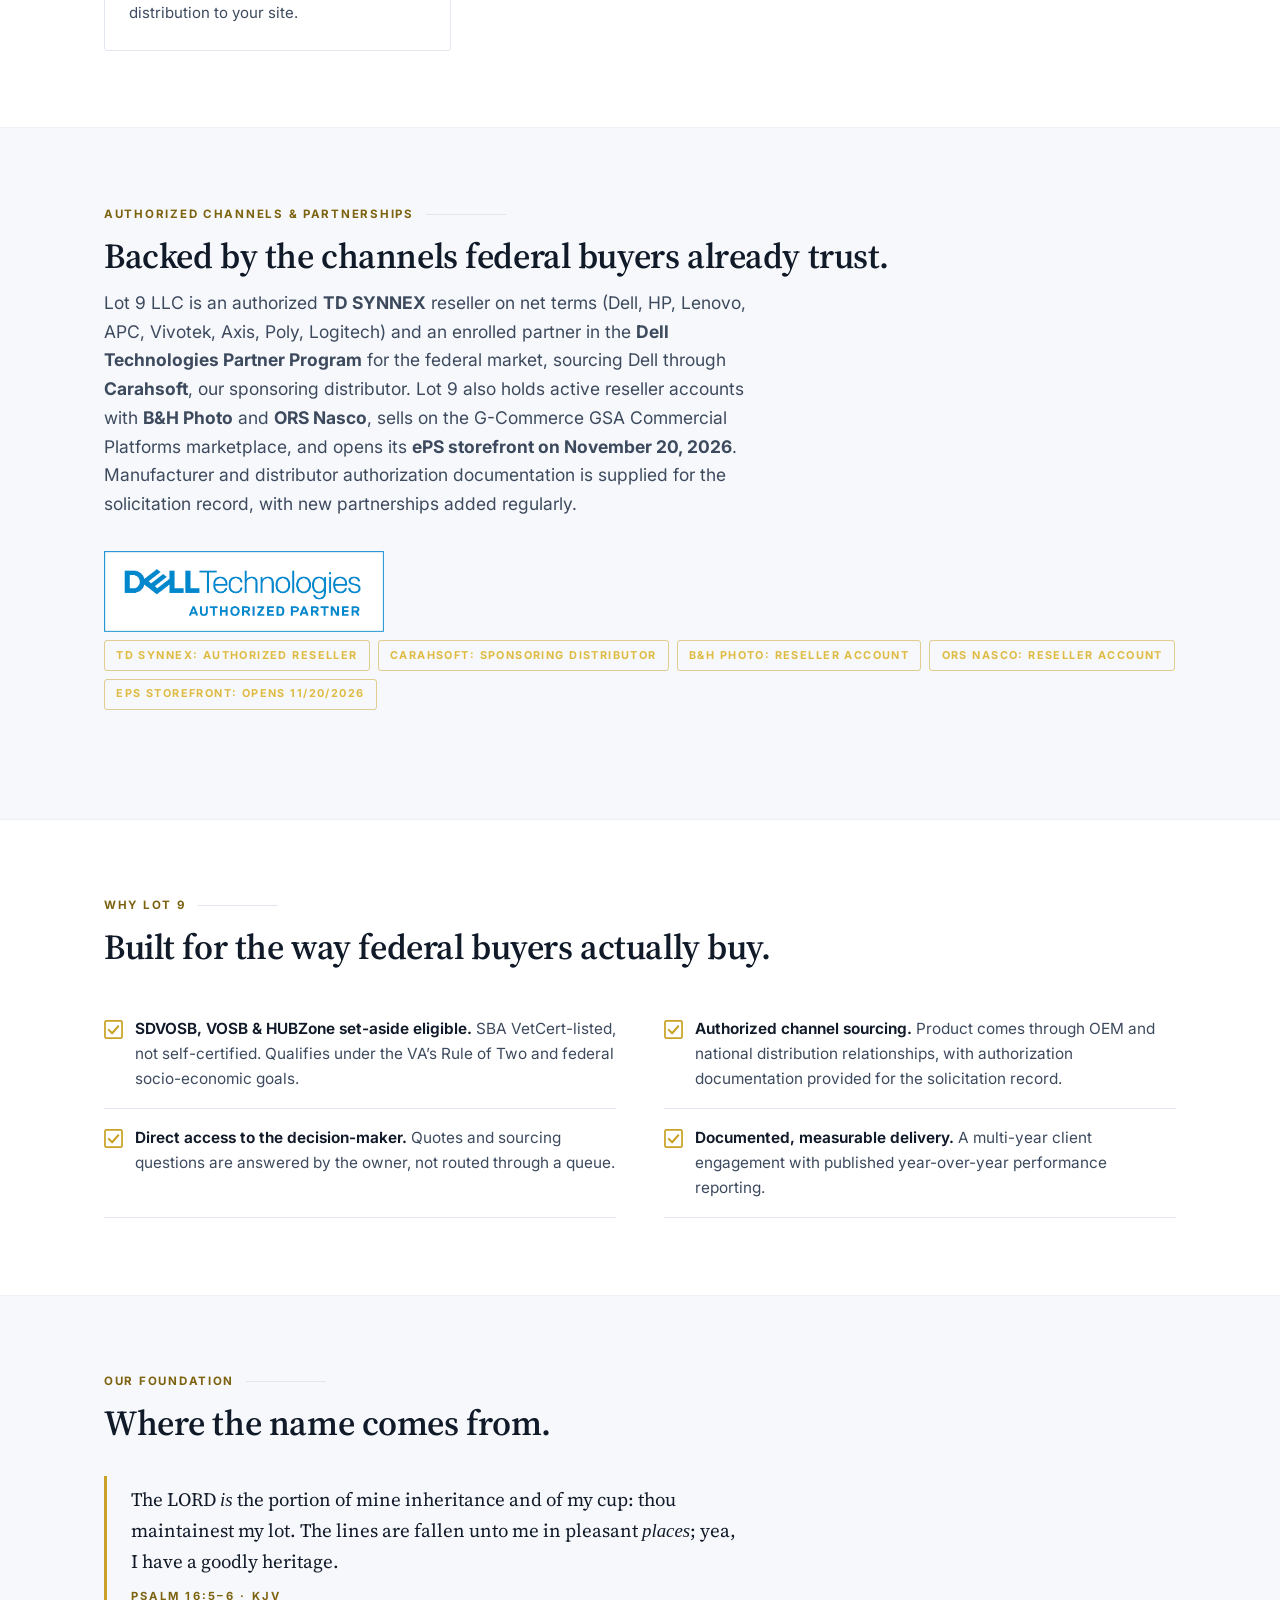
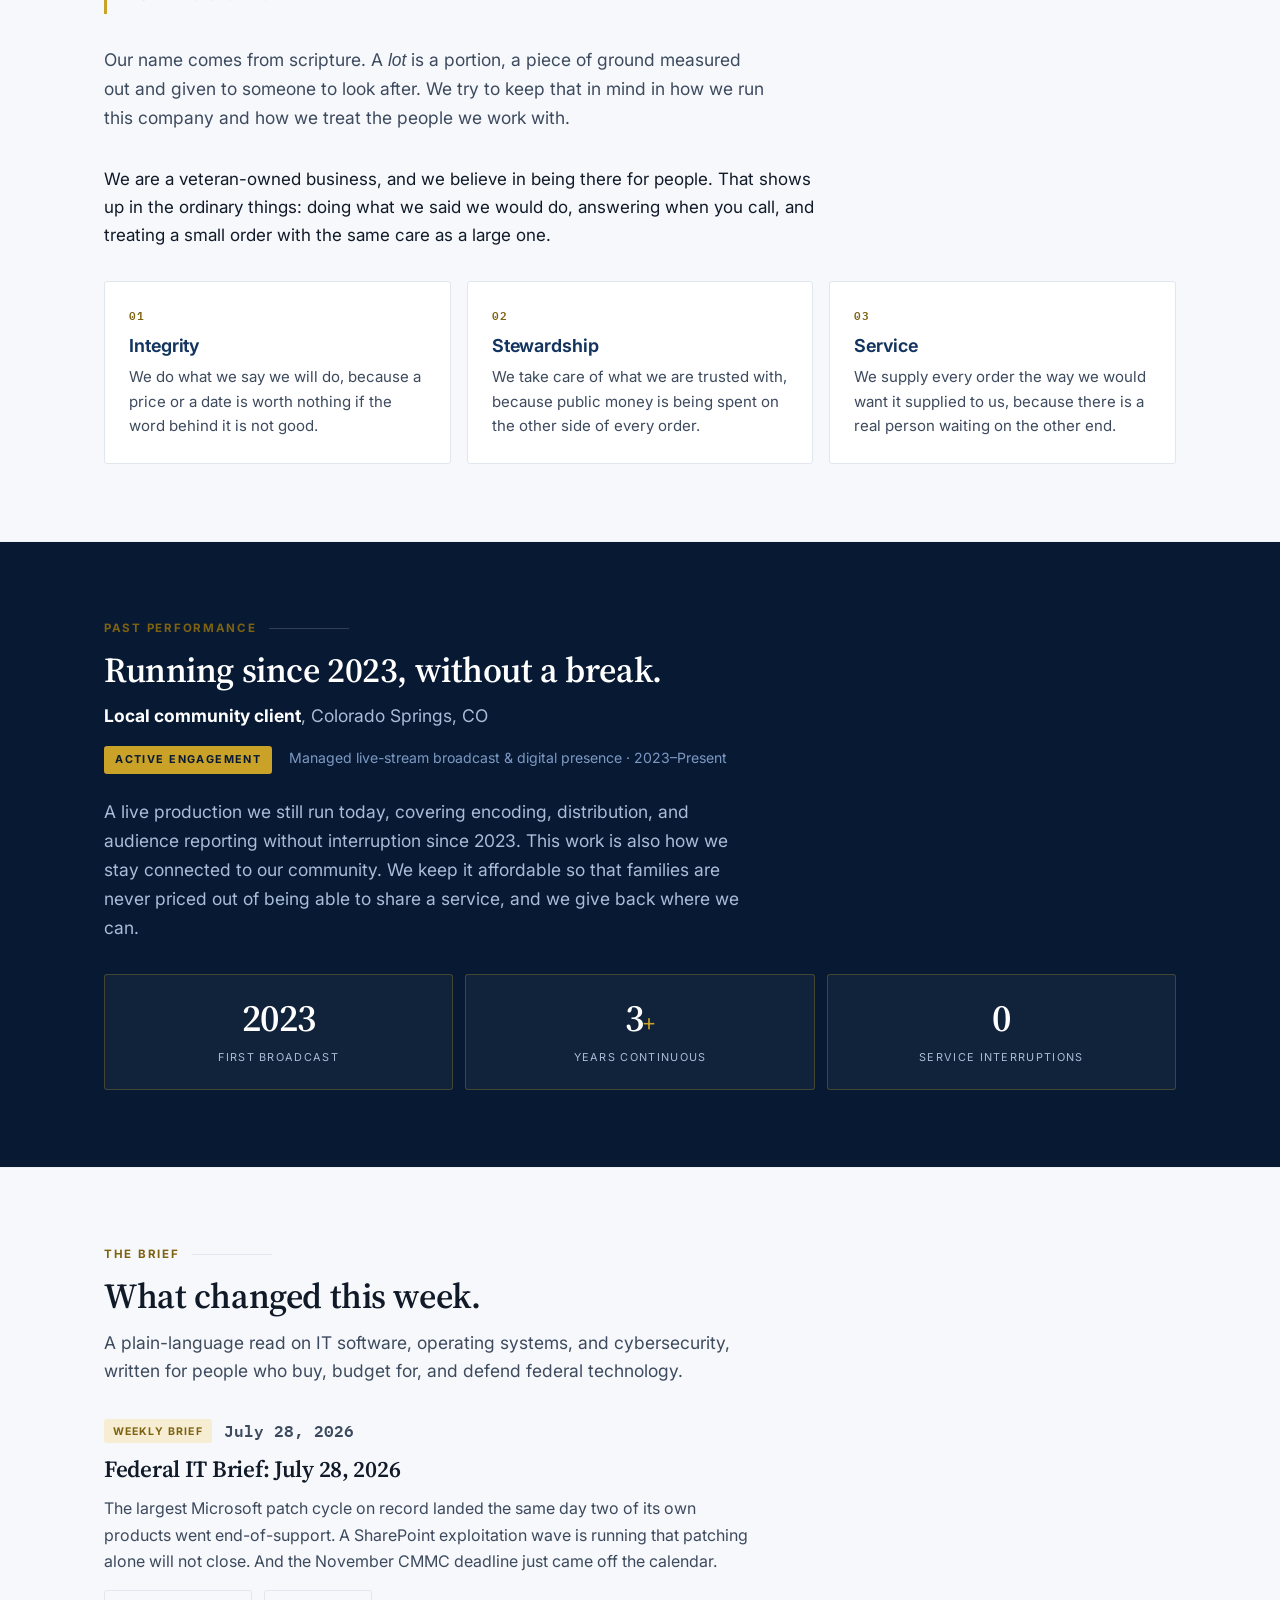
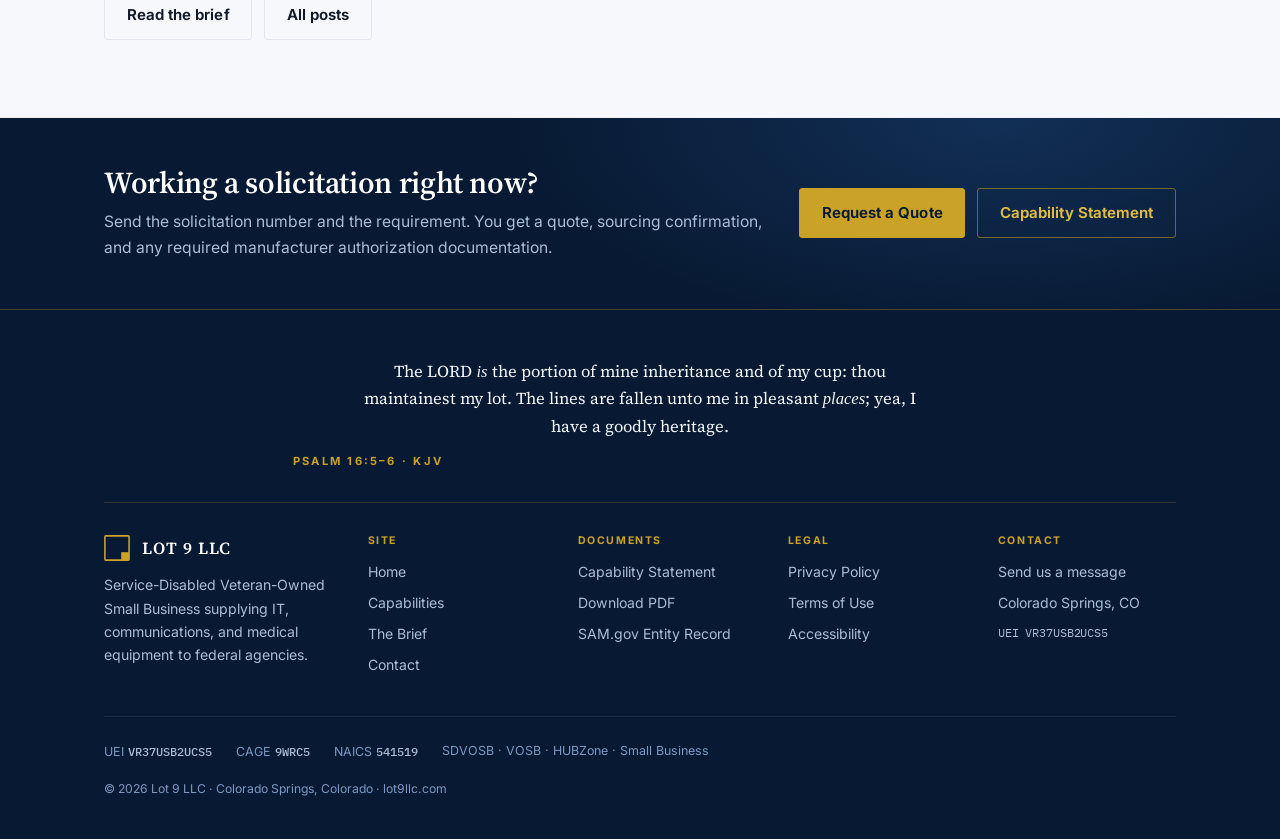
==== commit 8409d1d2: "Drop dental and radio lanes; add HUBZone, AV-imaging and safety-MRO-furniture lanes Dental (339114) " ====
--- a/index.html
+++ b/index.html
@@ -3,19 +3,19 @@
 <head>
 <meta charset="utf-8">
 <meta name="viewport" content="width=device-width, initial-scale=1">
-<title>Lot 9 LLC | SDVOSB Federal IT, Communications &amp; Medical Equipment Reseller</title>
-<meta name="description" content="Lot 9 LLC is an SBA VetCert-certified SDVOSB and VOSB in Colorado Springs. An authorized dealer and reseller of IT hardware and software, communications and radio equipment, and medical equipment to federal agencies. Enrolled Dell Technologies Partner (Federal), sourcing through Carahsoft. UEI VR37USB2UCS5, CAGE 9WRC5.">
+<title>Lot 9 LLC | SDVOSB &amp; HUBZone Federal IT Equipment Reseller</title>
+<meta name="description" content="Lot 9 LLC is an SBA-certified SDVOSB, VOSB and HUBZone small business in Colorado Springs. An authorized dealer and reseller of IT hardware and software, audiovisual and imaging equipment, and safety and facility products to federal agencies. Enrolled Dell Technologies Partner (Federal), sourcing through Carahsoft. UEI VR37USB2UCS5, CAGE 9WRC5.">
 <link rel="canonical" href="https://lot9llc.com/">
 
 <meta property="og:type" content="website">
 <meta property="og:site_name" content="Lot 9 LLC">
 <meta property="og:title" content="Lot 9 LLC | SDVOSB Federal Supply Partner">
-<meta property="og:description" content="SBA VetCert-certified SDVOSB and VOSB. Authorized dealer and reseller of IT, communications, and medical equipment to federal agencies. Colorado Springs, CO.">
+<meta property="og:description" content="SBA-certified SDVOSB, VOSB and HUBZone. Authorized dealer and reseller of IT hardware, AV and imaging equipment, and safety and facility products to federal agencies. Colorado Springs, CO.">
 <meta property="og:url" content="https://lot9llc.com/">
 <meta property="og:image" content="https://lot9llc.com/assets/og-image.png">
 <meta property="og:image:width" content="1200">
 <meta property="og:image:height" content="630">
-<meta property="og:image:alt" content="Lot 9 LLC - SDVOSB and VOSB federal supply partner. IT hardware and software, OEM maintenance renewals, medical equipment, communications. UEI VR37USB2UCS5, CAGE 9WRC5.">
+<meta property="og:image:alt" content="Lot 9 LLC - SDVOSB and VOSB federal supply partner. IT hardware and software, OEM maintenance renewals, AV and imaging equipment, safety and facility products. UEI VR37USB2UCS5, CAGE 9WRC5.">
 <meta name="twitter:card" content="summary_large_image">
 
 <link rel="icon" href="assets/favicon.svg" type="image/svg+xml">
@@ -35,7 +35,7 @@
   "areaServed":"US",
   "naics":"541519",
   "address":{"@type":"PostalAddress","addressLocality":"Colorado Springs","addressRegion":"CO","addressCountry":"US"},
-  "description":"SBA VetCert-certified SDVOSB and VOSB. An authorized dealer and reseller of IT hardware and software, communications and radio equipment, and medical equipment to federal agencies. UEI VR37USB2UCS5, CAGE 9WRC5."
+  "description":"SBA VetCert-certified SDVOSB and VOSB. An authorized dealer and reseller of IT hardware and software, audiovisual and imaging equipment, and safety and facility products to federal agencies. UEI VR37USB2UCS5, CAGE 9WRC5."
 }
 </script>
 </head>
@@ -89,13 +89,14 @@
     <div class="chips">
       <span class="chip chip-solid">SDVOSB</span>
       <span class="chip chip-solid">VOSB</span>
+      <span class="chip chip-solid">HUBZone</span>
       <span class="chip chip-line">SBA VetCert-Certified</span>
       <span class="chip chip-line">SAM.gov Active</span>
       <span class="chip chip-line">Dell Technologies Partner</span>
     </div>
     <h1>Federal supply, delivered by a <em>veteran-owned</em> partner.</h1>
     <p class="lede">Established with God first since 2022. Lot 9 LLC supplies IT hardware and
-      software, communications and radio equipment, and medical equipment to federal agencies,
+      software, audiovisual and imaging equipment, and safety and facility products to federal agencies,
       sourced through authorized OEM and national distribution channels and shipped directly to
       your facility.</p>
 
@@ -117,7 +118,7 @@
   <div class="wrap">
     <span><span class="k">Established</span><b>October 2022</b></span>
     <span><span class="k">Located</span><b>Colorado Springs, CO &middot; CO-05</b></span>
-    <span><span class="k">Set-Asides</span><b>SDVOSB &middot; VOSB &middot; Small Business</b></span>
+    <span><span class="k">Set-Asides</span><b>SDVOSB &middot; VOSB &middot; HUBZone &middot; Small Business</b></span>
   </div>
 </div>
 
@@ -147,15 +148,15 @@
       </article>
       <article class="card">
         <span class="card-num">03</span>
-        <h3>Medical Equipment</h3>
-        <p>Ultrasound, patient monitoring, EEG/ECG, exam and treatment furniture, pharmacy
-          refrigeration, and dental equipment for VA medical centers and federal health facilities.</p>
+        <h3>AV &amp; Imaging Equipment</h3>
+        <p>Cameras, lenses, video production and broadcast equipment, pro audio, displays and
+          mounts, and Section 889 compliant surveillance systems for federal facilities.</p>
       </article>
       <article class="card">
         <span class="card-num">04</span>
-        <h3>Communications Systems</h3>
-        <p>Land mobile radio (LMR/P25), satellite terminals and airtime, and radio accessories for
-          federal facilities and field operations.</p>
+        <h3>Safety, MRO &amp; Facility Products</h3>
+        <p>PPE, safety and facility hard goods, tools and signage, plus office and classroom
+          furniture, shipped direct from national distribution to your site.</p>
       </article>
     </div>
   </div>
@@ -200,7 +201,7 @@
     <ul class="checklist">
       <li>
         <svg class="tick" viewBox="0 0 20 20" aria-hidden="true" fill="none"><rect x="1" y="1" width="18" height="18" rx="1.5" stroke="currentColor" stroke-width="1.8"/><path d="M5 10.4 L8.6 14 L15 6.6" stroke="currentColor" stroke-width="2.2" stroke-linecap="round" stroke-linejoin="round"/></svg>
-        <p><b>SDVOSB &amp; VOSB set-aside eligible.</b> SBA VetCert-listed, not self-certified.
+        <p><b>SDVOSB, VOSB &amp; HUBZone set-aside eligible.</b> SBA VetCert-listed, not self-certified.
           Qualifies under the VA&rsquo;s Rule of Two and federal socio-economic goals.</p>
       </li>
       <li>
@@ -402,7 +403,7 @@
       <span>UEI <b>VR37USB2UCS5</b></span>
       <span>CAGE <b>9WRC5</b></span>
       <span>NAICS <b>541519</b></span>
-      <span>SDVOSB &middot; VOSB &middot; Small Business</span>
+      <span>SDVOSB &middot; VOSB &middot; HUBZone &middot; Small Business</span>
     </div>
     <p class="foot-legal">&copy; 2026 Lot 9 LLC &middot; Colorado Springs, Colorado &middot;
       lot9llc.com</p>
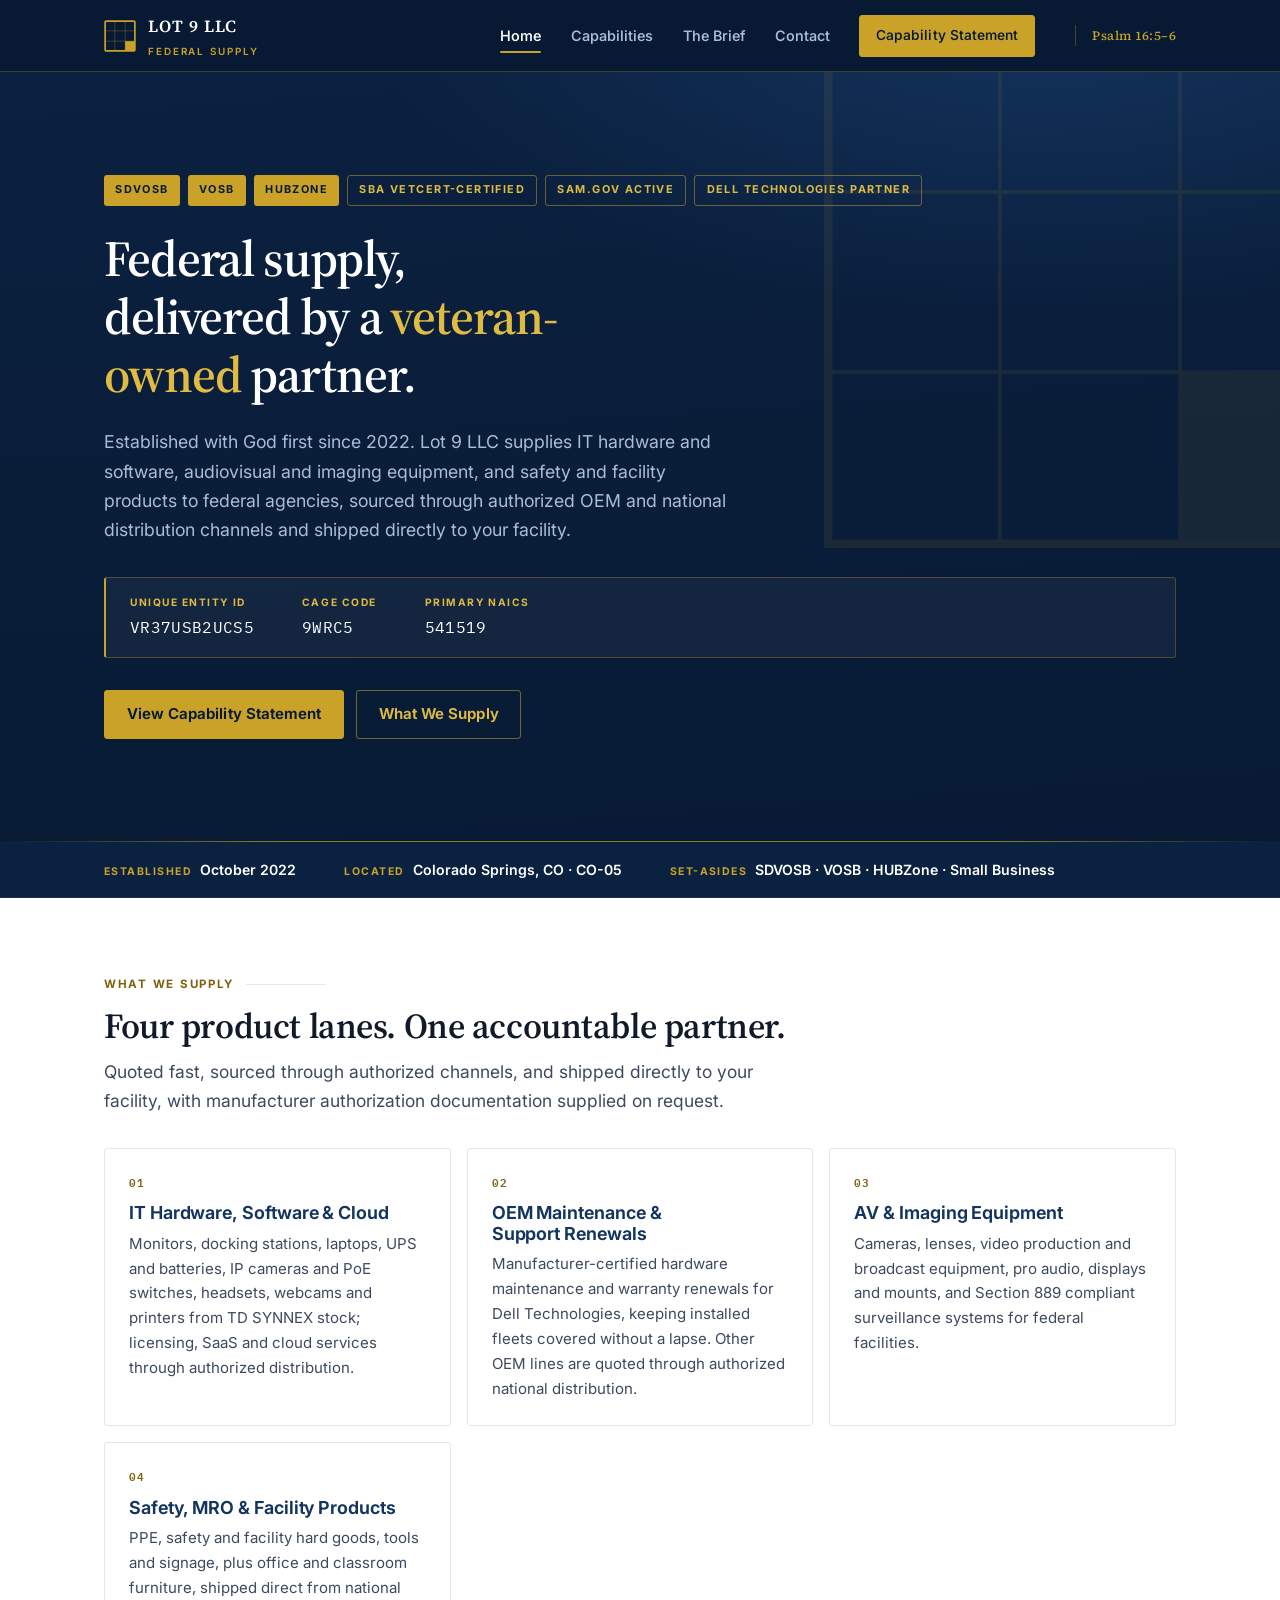
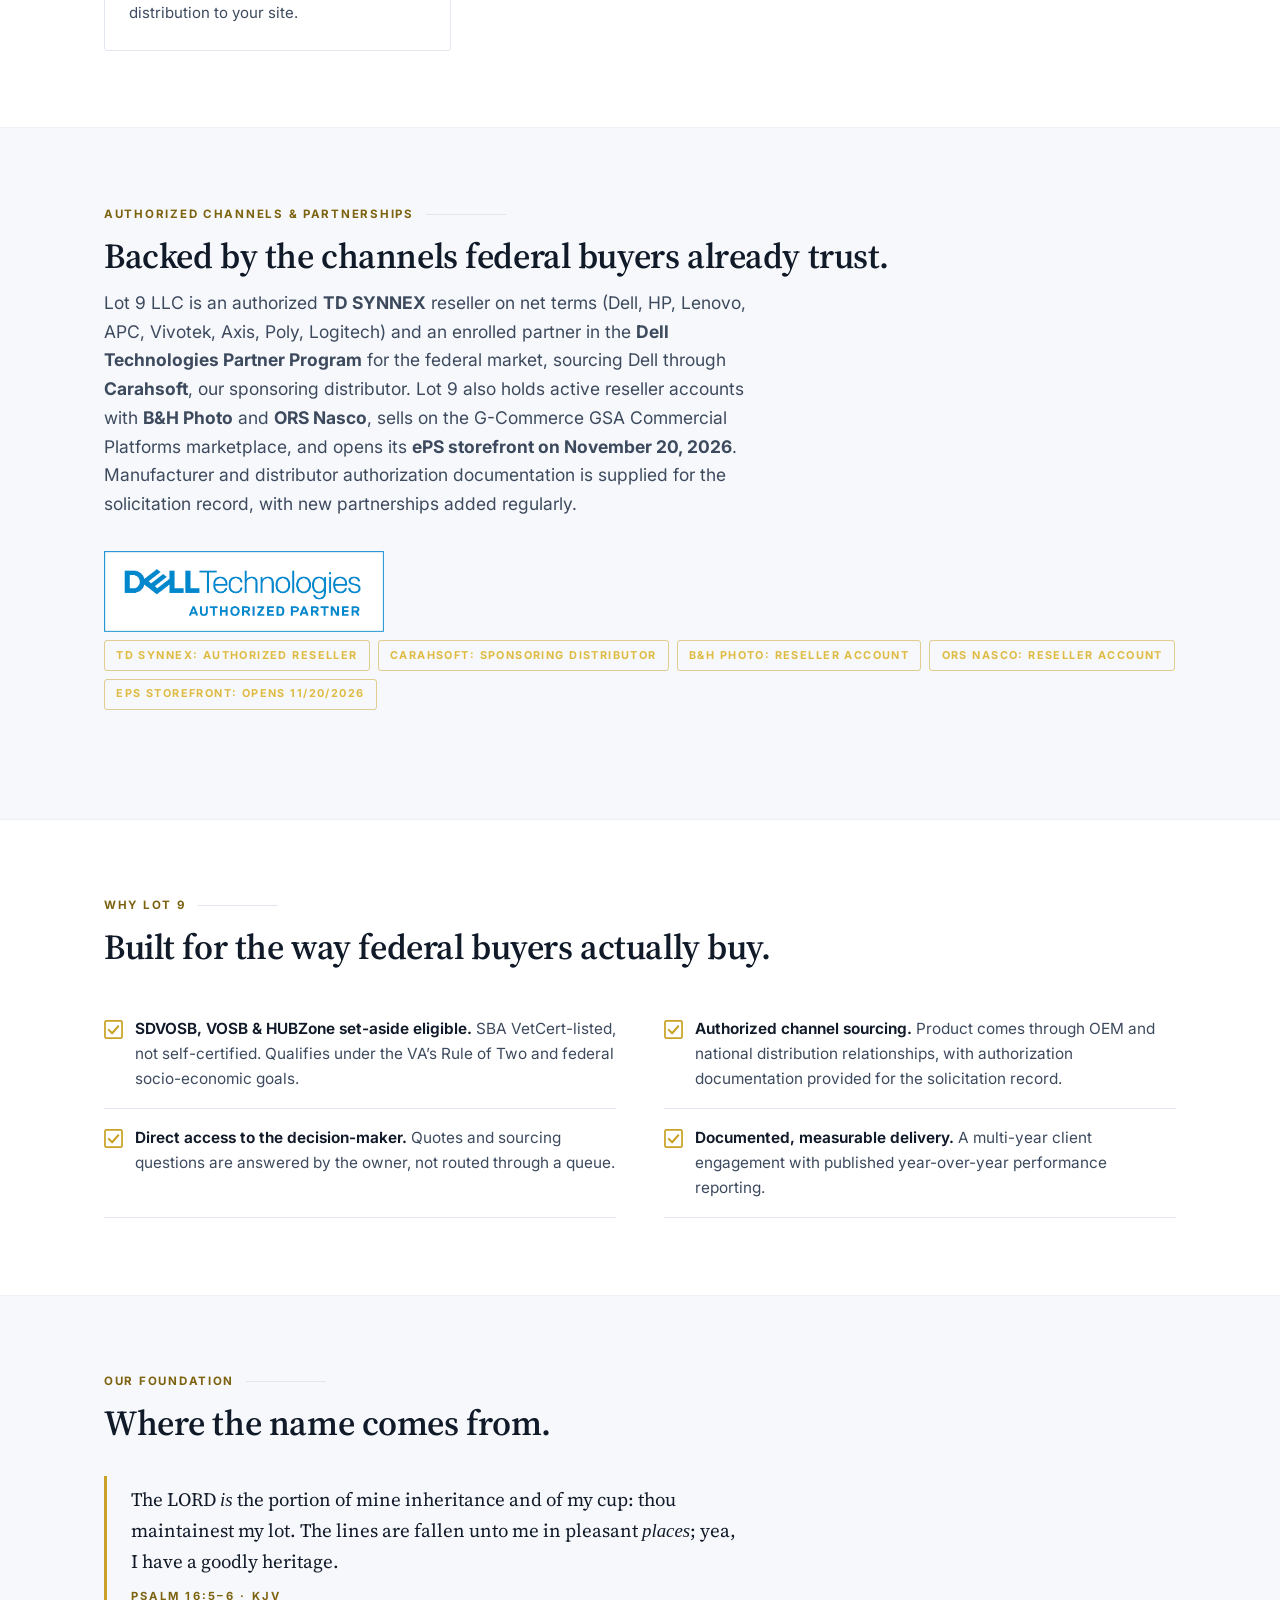
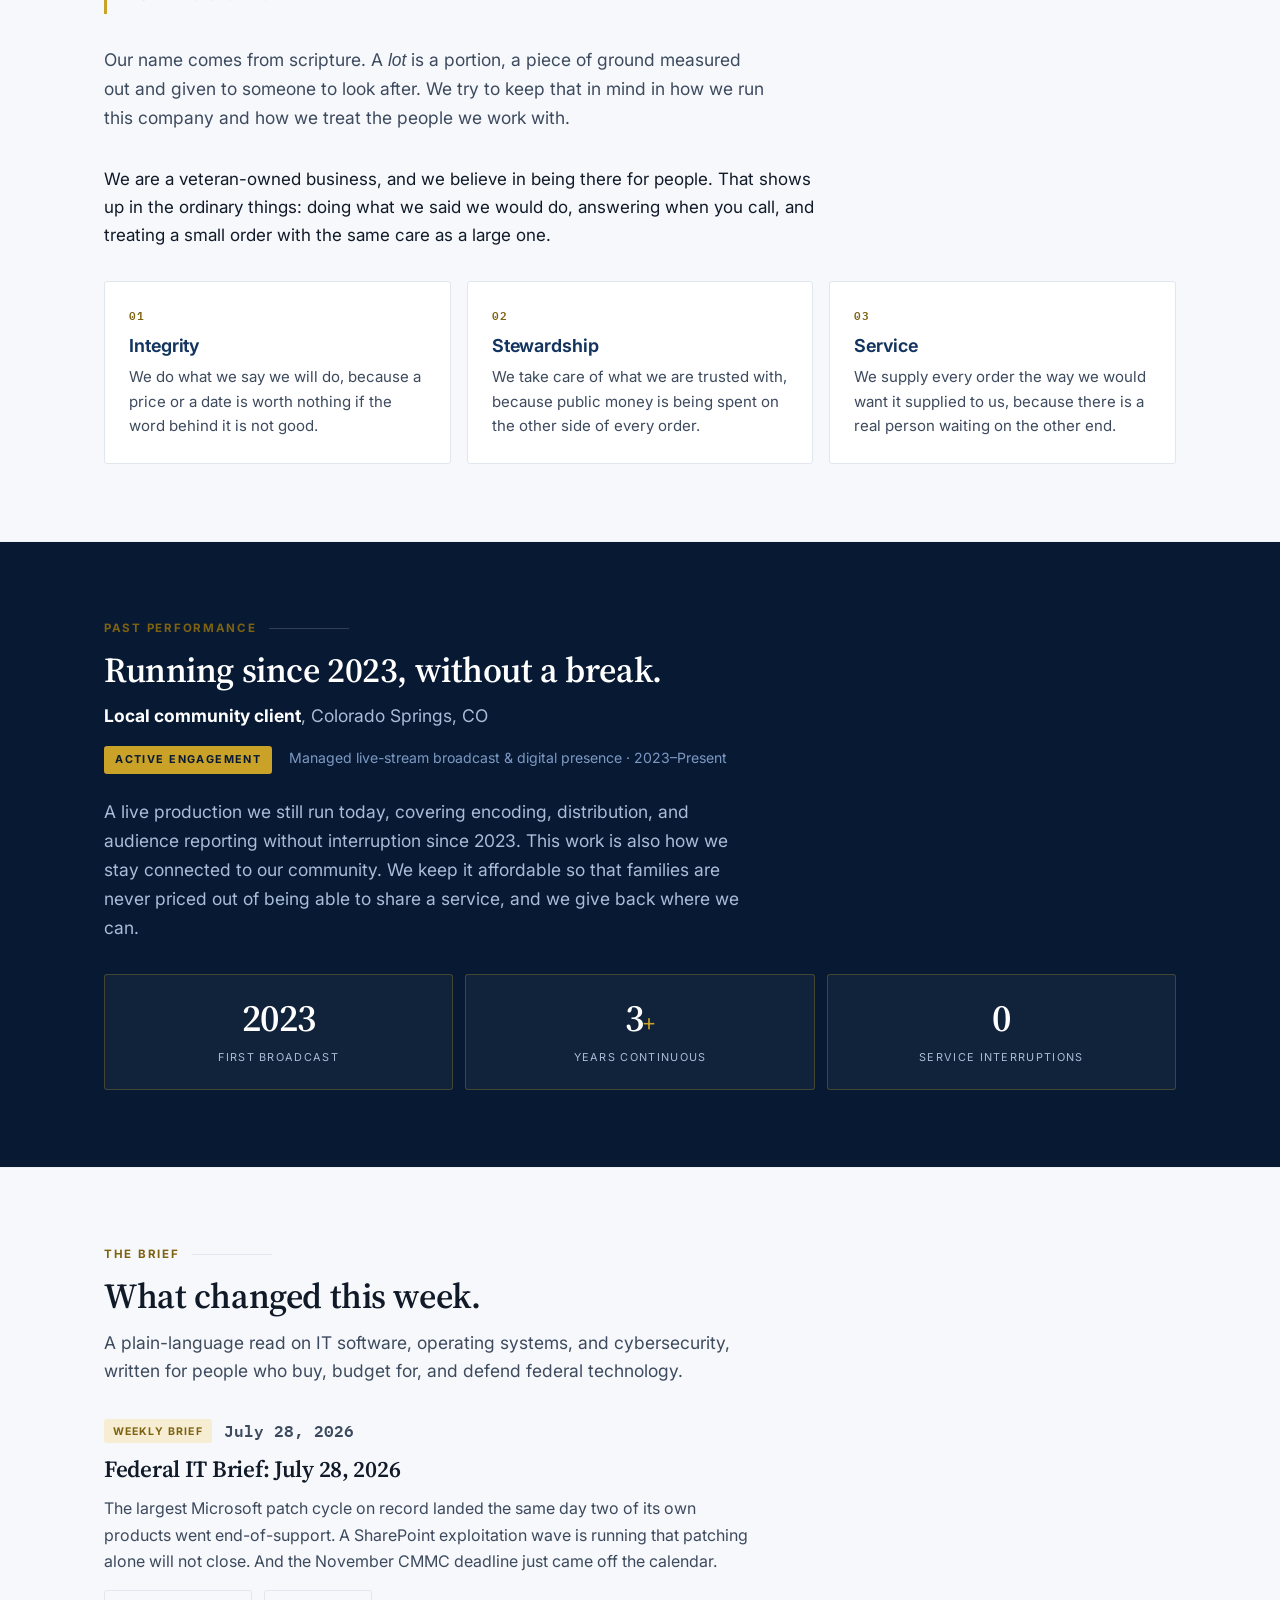
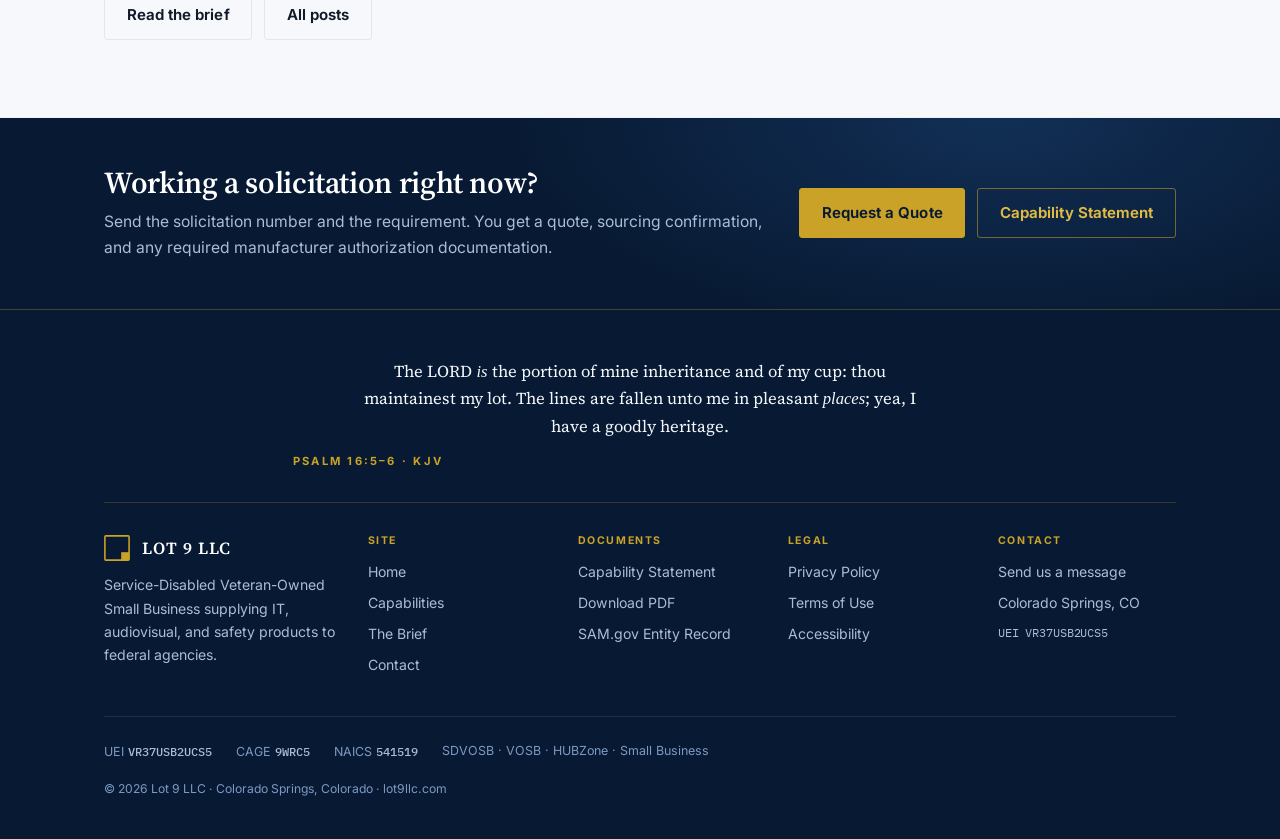
==== commit 36832ab7: "Remove medical and communications wording site-wide; lanes are IT, audiovisual, safety and furniture" ====
--- a/index.html
+++ b/index.html
@@ -363,7 +363,7 @@
           <span class="brand-name">LOT 9 LLC</span>
         </a>
         <p class="foot-blurb">Service-Disabled Veteran-Owned Small Business supplying IT,
-          communications, and medical equipment to federal agencies.</p>
+          audiovisual, and safety products to federal agencies.</p>
       </div>
       <div>
         <h3>Site</h3>
